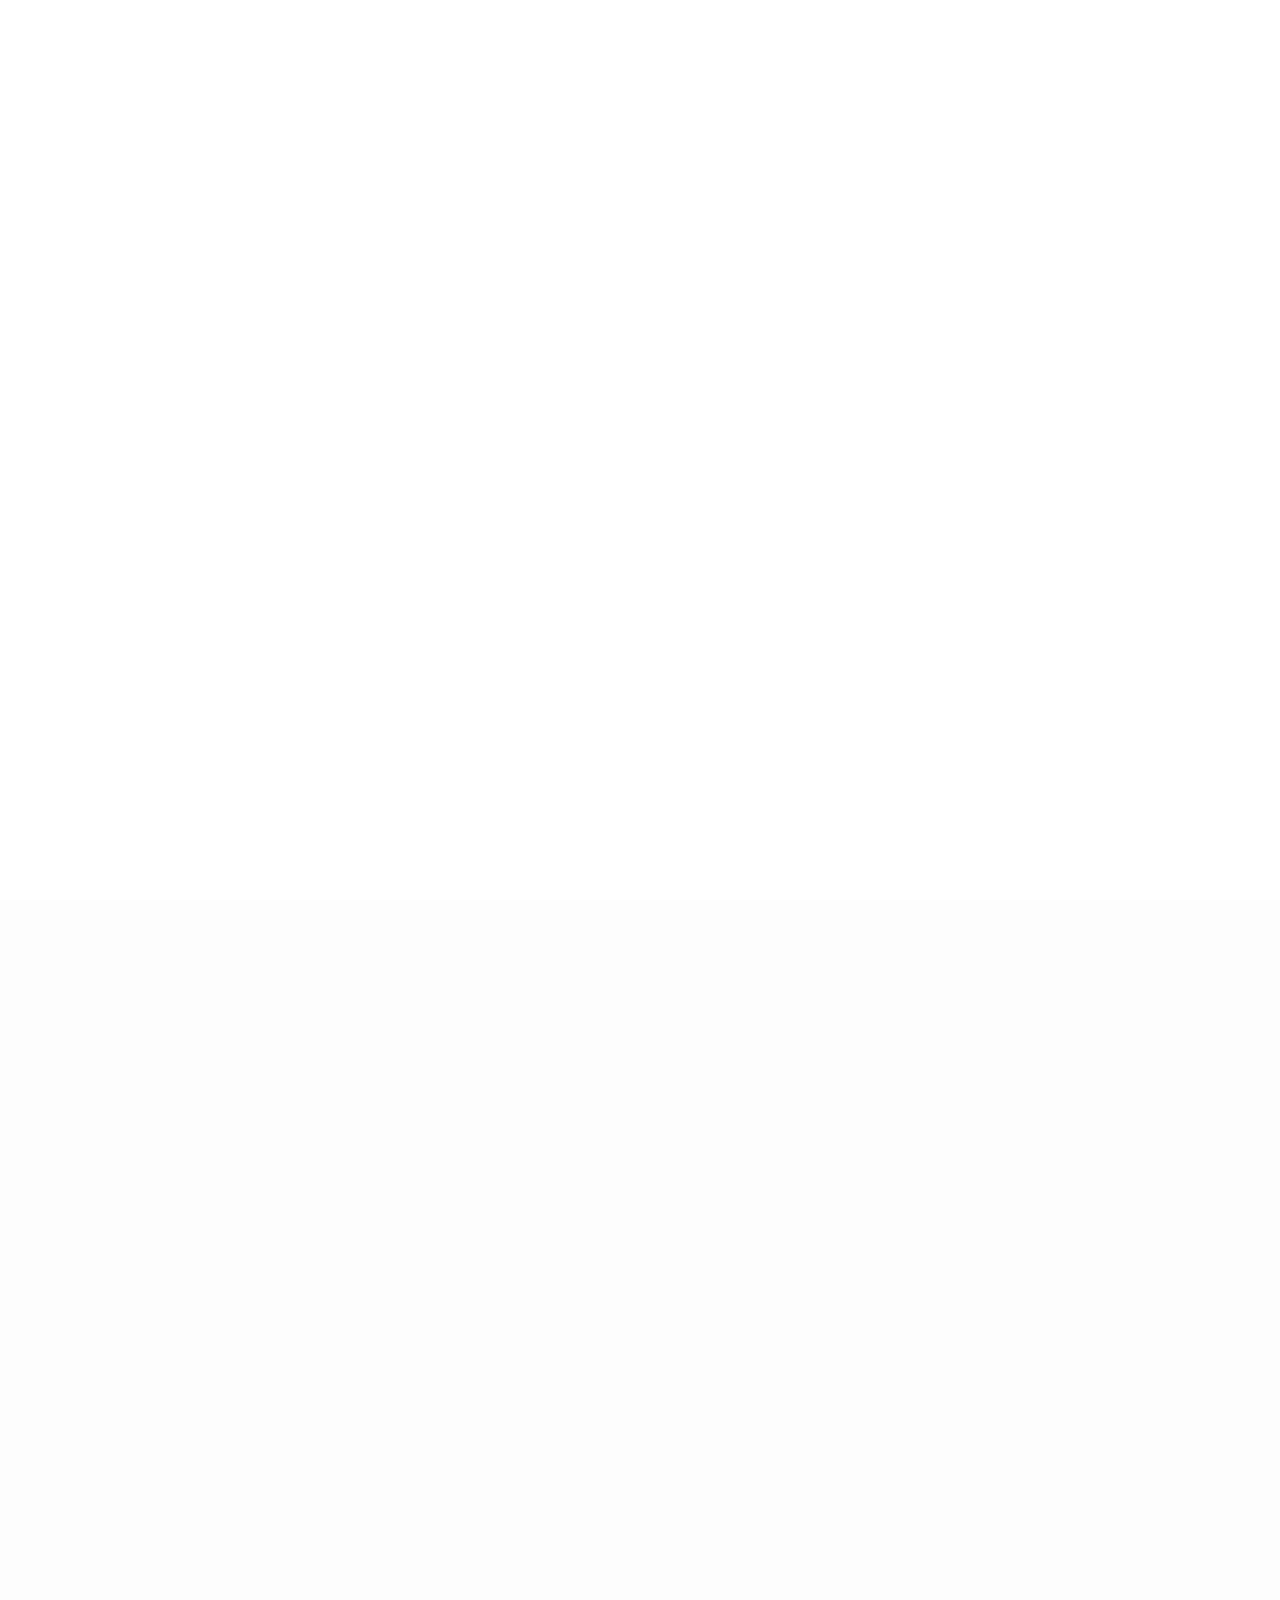
==== index.html @ 4397d701 "finished 1" ====
<!DOCTYPE html>
<html lang="zxx" class="is-animating">

<head>

    <meta charset="UTF-8">
    <meta name="viewport" content="width=device-width, initial-scale=1.0">
    <meta http-equiv="X-UA-Compatible" content="ie=edge">

    <!-- bootstrap grid css -->
    <link rel="stylesheet" href="css/bootstrap-grid.css">
    <!-- font awesome css -->
    <link rel="stylesheet" href="css/font-awesome.min.css">
    <!-- swiper css -->
    <link rel="stylesheet" href="css/swiper.min.css">
    <!-- courtney css -->
    <link rel="stylesheet" href="css/light-mode.css">
    <!-- page name -->
    <title>PL Solutions</title>

</head>

<body>

    <!-- wrapper -->
    <div class="mil-wrapper" id="top">

        <!-- preloader -->
        <div class="mil-preloader-frame">
            <div class="mil-preloader-content" style="transform: scale(.6) translateY(200px); opacity: 0;">
                <div class="mil-preloader">
                    <div class="mil-circ-1"></div>
                    <div class="mil-circ-2"></div>
                    <div class="mil-circ-3"></div>
                    <div class="mil-circ-4"></div>
                </div>
                <div class="mil-upper">Loading</div>
            </div>
        </div>
        <!-- preloader end -->

        <div class="mil-frame">

            <!-- top bar -->
            <div class="mil-top-panel">

                <a href="/" class="mil-logo"><span class="mil-dot">
                        <img src="images/pl-logo.jpeg" alt="logo" width="80px">
                    </span></a>

                <div class="mil-navigation">
                    <nav id="swupMenu" class="mil-menu-transition">
                        <ul>
                            <li class="mil-has-children">
                                <a href="#home">Home</a>
                            </li>

                            <li class="mil-has-children">
                                <a href="#about">About</a>
                            </li>

                            <li class="mil-has-children">
                                <a href="#services">Services</a>
                            </li>
                            <li><a href="#courses">Courses</a></li>
                            <li class="mil-has-children">
                            </li>
                            <li class="mil-has-children">
                                <a href="#contact">Contact</a>
                            </li>
                        </ul>
                    </nav>
                </div>

                <div class="mil-top-panel-btns">
                    <a href="#contact" class="mil-contact-btn">
                        <svg xmlns="http://www.w3.org/2000/svg" viewBox="0 0 24 24" fill="none" stroke="currentColor"
                            stroke-width="2" stroke-linecap="round" stroke-linejoin="round"
                            class="feather feather-mail">
                            <path d="M4 4h16c1.1 0 2 .9 2 2v12c0 1.1-.9 2-2 2H4c-1.1 0-2-.9-2-2V6c0-1.1.9-2 2-2z">
                            </path>
                            <polyline points="22,6 12,13 2,6"></polyline>
                        </svg>
                    </a>

                    <div class="mil-menu-btn">
                        <span></span>
                    </div>
                </div>

            </div>
            <!-- top bar end -->

            <!-- left bar -->
            <div class="mil-left-panel">

                <div class="mil-page-name mil-upper mil-dark">PL Solutions</div>

                <ul class="mil-social-icons">
                    <li><a href="#." target="_blank" class="social-icon"> <i class="fab fa-instagram"></i></a></li>
                    <li><a href="#." target="_blank" class="social-icon"> <i class="fab fa-facebook"></i></a></li>
                    <li><a href="#." target="_blank" class="social-icon"> <i class="fab fa-twitter"></i></a></li>
                    <li><a href="#." target="_blank" class="social-icon"> <i class="fab fa-github"></i></a></li>
                </ul>

            </div>
            <!-- left bar end -->

            <!-- back to top -->
            <div class="mil-back-to-top">
                <a href="#top" class="mil-link mil-btt-icon">
                    <span>Back to top</span>
                    <svg xmlns="http://www.w3.org/2000/svg" width="24" height="24" viewBox="0 0 24 24" fill="none"
                        stroke="currentColor" stroke-width="2" stroke-linecap="round" stroke-linejoin="round"
                        class="feather feather-arrow-right">
                        <line x1="5" y1="12" x2="19" y2="12"></line>
                        <polyline points="12 5 19 12 12 19"></polyline>
                    </svg>
                </a>
            </div>
            <!-- back to top end -->

        </div>

        <!-- content -->
        <div class="mil-content" id="home">

            <div class="mil-scroll-wrapper transition-fade" id="swupMain">
                <div class="mil-container">
                    <!-- banner -->
                    <section class="mil-side-banner mil-center">
                        <div class="mil-banner-top mil-up"></div>
                        <div class="mil-banner-title">
                            <div class="mil-upper mil-dark mil-up mil-mb-30">PL Solutions</div>
                            <h1 class="mil-up mil-mb-30">LEARN<br>LEAD👆<br>LEVEL UP</h1>
                            <p class="mil-upper mil-dark mil-up"><a href="#courses" class="mil-btn mil-sm-btn">
                                    Browse Courses
                                </a></p>
                        </div>
                        <div class="mil-up mil-oval-frame">
                            <div class="mil-circle-text">
                                <svg version="1.1" xmlns="http://www.w3.org/2000/svg"
                                    xmlns:xlink="http://www.w3.org/1999/xlink" x="0px" y="0px" viewBox="0 0 300 300"
                                    enable-background="new 0 0 300 300" xml:space="preserve"
                                    class="mil-ct-svg mil-rotate" data-value="360">
                                    <defs>
                                        <path id="circlePath"
                                            d="M 150, 150 m -60, 0 a 60,60 0 0,1 120,0 a 60,60 0 0,1 -120,0 "></path>
                                    </defs>
                                    <circle cx="150" cy="100" r="75" fill="none"></circle>
                                    <g>
                                        <use xlink:href="#circlePath" fill="none"></use>
                                        <text style="letter-spacing: 6.5px">
                                            <!-- circle text -->
                                            <textPath xlink:href="#circlePath">Scroll down - Scroll down - </textPath>
                                        </text>
                                    </g>
                                </svg>
                                <a href="#about" class="mil-button">
                                    <svg xmlns="http://www.w3.org/2000/svg" width="24" height="24" viewBox="0 0 24 24"
                                        fill="none" stroke="currentColor" stroke-width="2" stroke-linecap="round"
                                        stroke-linejoin="round" class="feather feather-arrow-down">
                                        <line x1="12" y1="5" x2="12" y2="19"></line>
                                        <polyline points="19 12 12 19 5 12"></polyline>
                                    </svg>
                                </a>
                            </div>
                        </div>
                    </section>
                    <!-- banner end -->

                    <!-- about -->
                    <section id="about" class="mil-p-0-90">
                        <div class="mil-oval-frame-2 mil-mb-90">
                            <img src="images/hat-logo.jpeg" alt="IT Courses Platform Logo"
                                style="object-fit: contain; background: #000;">
                        </div>
                        <div class="row justify-content-center">
                            <div class="col-lg-8">
                                <div class="mil-center">
                                    <h2 class="mil-up mil-mb-30">
                                        Welcome to <br> PL Solutions, <br>Empowering Future <br> IT Professionals
                                    </h2>

                                    <div class="mil-quote mil-up mil-mb-30">
                                        <i class="fas fa-quote-left"></i>
                                    </div>

                                    <p class="mil-up mil-mb-30">
                                        PL Solutions is a dedicated platform for high-quality IT training and
                                        professional development.
                                        We provide industry-focused courses designed to equip students and professionals
                                        with practical, job-ready skills in software development, cybersecurity, cloud
                                        computing, networking, and more.
                                        Our mission is to bridge the gap between learning and real-world application
                                        through expert-led instruction and hands-on experience.
                                    </p>

                                    <!-- <img src="images/sign.png" alt="PL Solutions Signature" class="mil-up mil-sign"> -->
                                </div>
                            </div>
                        </div>
                    </section>
                    <!-- about end -->

                    <div class="mil-section-title mil-up" id="services">
                        <div class="mil-divider"></div>
                        <h3>Services</h3>
                    </div>

                    <!-- services -->
                    <section class="mil-p-90-30">
                        <div class="row justify-content-between align-items-center">

                            <div class="col-lg-4">
                                <div class="mil-icon-box mil-center mil-mb-60">
                                    <div class="mil-service-icon mil-up">
                                        <img src="images/1.svg" alt="Software Development Courses" class="mil-mb-30">
                                    </div>
                                    <h5 class="mil-up mil-mb-30">Software Development</h5>
                                    <p class="mil-up mil-mb-30">
                                        Learn modern programming languages, web development, mobile app development, and
                                        real-world coding practices.
                                    </p>
                                    <div class="mil-up">
                                        <a href="#service" class="mil-link mil-icon-link">
                                            <svg xmlns="http://www.w3.org/2000/svg" width="24" height="24"
                                                viewBox="0 0 24 24" fill="none" stroke="currentColor" stroke-width="2"
                                                stroke-linecap="round" stroke-linejoin="round"
                                                class="feather feather-arrow-right">
                                                <line x1="5" y1="12" x2="19" y2="12"></line>
                                                <polyline points="12 5 19 12 12 19"></polyline>
                                            </svg>
                                        </a>
                                    </div>
                                </div>
                            </div>

                            <div class="col-lg-4">
                                <div class="mil-icon-box mil-center mil-mb-60">
                                    <div class="mil-service-icon mil-up">
                                        <img src="images/2.svg" alt="Live Industry Projects" class="mil-mb-30">
                                    </div>
                                    <h5 class="mil-up mil-mb-30">Live Industry Projects</h5>
                                    <p class="mil-up mil-mb-30">
                                        Gain real-world experience by working on live client projects in an agile
                                        development environment guided by industry experts.
                                    </p>
                                    <div class="mil-up">
                                        <a href="#service" class="mil-link mil-icon-link">
                                            <svg xmlns="http://www.w3.org/2000/svg" width="24" height="24"
                                                viewBox="0 0 24 24" fill="none" stroke="currentColor" stroke-width="2"
                                                stroke-linecap="round" stroke-linejoin="round"
                                                class="feather feather-arrow-right">
                                                <line x1="5" y1="12" x2="19" y2="12"></line>
                                                <polyline points="12 5 19 12 12 19"></polyline>
                                            </svg>
                                        </a>
                                    </div>
                                </div>
                            </div>

                            <div class="col-lg-4">
                                <div class="mil-icon-box mil-center mil-mb-60">
                                    <div class="mil-service-icon mil-up">
                                        <img src="images/3.svg" alt="Professional IT Certifications" class="mil-mb-30">
                                    </div>
                                    <h5 class="mil-up mil-mb-30">Professional Certifications</h5>
                                    <p class="mil-up mil-mb-30">
                                        Prepare for globally recognized certifications in cloud computing, DevOps, data
                                        science, and IT support.
                                    </p>
                                    <div class="mil-up">
                                        <a href="#service" class="mil-link mil-icon-link">
                                            <svg xmlns="http://www.w3.org/2000/svg" width="24" height="24"
                                                viewBox="0 0 24 24" fill="none" stroke="currentColor" stroke-width="2"
                                                stroke-linecap="round" stroke-linejoin="round"
                                                class="feather feather-arrow-right">
                                                <line x1="5" y1="12" x2="19" y2="12"></line>
                                                <polyline points="12 5 19 12 12 19"></polyline>
                                            </svg>
                                        </a>
                                    </div>
                                </div>
                            </div>

                        </div>
                    </section>
                    <!-- services end -->

                    <div class="mil-section-title mil-up mil-mb-90" id="courses">
                        <div class="mil-divider"></div>
                        <h3>Professional IT Courses</h3>
                    </div>

                    <!-- about -->
                    <div class="">
                        <div class="row justify-content-center">
                            <div class="col-lg-10">
                                <p class="mil-text-lg mil-dark mil-center mil-up mil-mb-90">
                                    We offer comprehensive IT professional courses designed to prepare students for
                                    real-world industry roles. Our programs combine practical training, live projects,
                                    and career guidance to ensure complete job readiness.
                                </p>
                            </div>
                        </div>
                    </div>
                    <!-- about end -->

                    <div class="mil-section-title mil-up mil-mb-90">
                        <div class="mil-divider"></div>
                        <h3>Courses & Details</h3>
                    </div>

                    <div class="mil-p-0-60">
                        <div class="row justify-content-center">
                            <div class="col-lg-12">

                                <!-- Programming Courses -->
                                <div class="mil-accordion-group mil-up">
                                    <div class="mil-accordion-menu">
                                        <p class="mil-accordion-head">Programming & Web Development</p>
                                        <div class="mil-symbol mil-h3">
                                            <div class="mil-plus">+</div>
                                            <div class="mil-minus">-</div>
                                        </div>
                                    </div>
                                    <div class="mil-accordion-content">

                                        <p class="mil-mb-30">
                                            <strong>Courses Covered:</strong><br>
                                            Java, Python, HTML, CSS, JavaScript, React JS, Django, MySQL
                                        </p>

                                        <p class="mil-mb-30">
                                            <strong>Duration:</strong><br>
                                            3 to 6 Months (Depending on Course Level)
                                        </p>

                                        <p class="mil-mb-30">
                                            <strong>Eligibility:</strong><br>
                                            Basic computer knowledge. Suitable for students, graduates,
                                            and working professionals.
                                        </p>

                                    </div>
                                </div>

                                <!-- Full Stack & MERN -->
                                <div class="mil-accordion-group mil-up">
                                    <div class="mil-accordion-menu">
                                        <p class="mil-accordion-head">Full Stack Development (MERN Stack)</p>
                                        <div class="mil-symbol mil-h3">
                                            <div class="mil-plus">+</div>
                                            <div class="mil-minus">-</div>
                                        </div>
                                    </div>
                                    <div class="mil-accordion-content">

                                        <p class="mil-mb-30">
                                            <strong>Technologies Covered:</strong><br>
                                            MongoDB, Express JS, React JS, Node JS, REST APIs, Git
                                        </p>

                                        <p class="mil-mb-30">
                                            <strong>Duration:</strong><br>
                                            4 to 6 Months (Including Live Project)
                                        </p>

                                        <p class="mil-mb-30">
                                            <strong>Eligibility:</strong><br>
                                            Basic knowledge of HTML, CSS, and JavaScript recommended.
                                        </p>

                                    </div>
                                </div>

                                <!-- Cloud & DevOps -->
                                <div class="mil-accordion-group mil-up">
                                    <div class="mil-accordion-menu">
                                        <p class="mil-accordion-head">Cloud Computing & DevOps</p>
                                        <div class="mil-symbol mil-h3">
                                            <div class="mil-plus">+</div>
                                            <div class="mil-minus">-</div>
                                        </div>
                                    </div>
                                    <div class="mil-accordion-content">

                                        <p class="mil-mb-30">
                                            <strong>Platforms Covered:</strong><br>
                                            AWS, Docker, Kubernetes, CI/CD, Linux, GitHub Actions
                                        </p>

                                        <p class="mil-mb-30">
                                            <strong>Duration:</strong><br>
                                            3 to 5 Months
                                        </p>

                                        <p class="mil-mb-30">
                                            <strong>Eligibility:</strong><br>
                                            Basic understanding of networking or programming is beneficial.
                                        </p>

                                    </div>
                                </div>

                                <!-- Database & Backend -->
                                <div class="mil-accordion-group mil-up">
                                    <div class="mil-accordion-menu">
                                        <p class="mil-accordion-head">Database & Backend Development</p>
                                        <div class="mil-symbol mil-h3">
                                            <div class="mil-plus">+</div>
                                            <div class="mil-minus">-</div>
                                        </div>
                                    </div>
                                    <div class="mil-accordion-content">

                                        <p class="mil-mb-30">
                                            <strong>Technologies Covered:</strong><br>
                                            MySQL, PostgreSQL, MongoDB, Django Backend, REST API Development
                                        </p>

                                        <p class="mil-mb-30">
                                            <strong>Duration:</strong><br>
                                            2 to 4 Months
                                        </p>

                                        <p class="mil-mb-30">
                                            <strong>Eligibility:</strong><br>
                                            Open to graduates, diploma students, and career switchers.
                                        </p>

                                    </div>
                                </div>

                            </div>
                        </div>
                    </div>

                    <div class="mil-p-0-90">
                        <div class="row justify-content-center">
                            <div class="col-lg-8">
                                <div class="mil-center">

                                    <div class="mil-up">
                                        <a href="#entroll-form" class="mil-btn mil-sm-btn">
                                            Enroll Now
                                        </a>
                                    </div>
                                </div>
                            </div>
                        </div>
                    </div>


                    <div class="mil-section-title mil-up">
                        <div class="mil-divider"></div>
                        <h3>Why Choose Us</h3>
                    </div>

                    <!-- highlights -->
                    <section class="mil-p-90-90">

                        <div class="row justify-content-center mil-reviews-slider-frame">
                            <div class="col-lg-8">

                                <div class="swiper-container mil-reviews-slider mil-mb-30">
                                    <div class="swiper-wrapper">

                                        <!-- Slide 1 -->
                                        <div class="swiper-slide">
                                            <div class="mil-review mil-center" data-swiper-parallax-opacity="0"
                                                data-swiper-parallax="-90" data-swiper-parallax-scale=".8">

                                                <div class="mil-review-top">
                                                    <!-- <img src="images/1.jpg" alt="Expert Trainers"
                                                        class="mil-avatar mil-up"> -->
                                                    <div class="mil-name">
                                                        <h4 class="mil-up mil-mb-5">Experienced Trainers</h4>
                                                        <p class="mil-upper mil-up">Industry Professionals</p>
                                                    </div>
                                                </div>

                                                <p class="mil-up">
                                                    Our courses are delivered by experienced IT professionals who bring
                                                    real-world
                                                    industry expertise into the classroom, ensuring practical and
                                                    relevant learning.
                                                </p>
                                            </div>
                                        </div>

                                        <!-- Slide 2 -->
                                        <div class="swiper-slide">
                                            <div class="mil-review mil-center" data-swiper-parallax-opacity="0"
                                                data-swiper-parallax="-90" data-swiper-parallax-scale=".8">

                                                <div class="mil-review-top">
                                                    <!-- <img src="images/2.jpg" alt="Live Projects"
                                                        class="mil-avatar mil-up"> -->
                                                    <div class="mil-name">
                                                        <h4 class="mil-up mil-mb-5">Live Project Training</h4>
                                                        <p class="mil-upper mil-up">Agile Environment</p>
                                                    </div>
                                                </div>

                                                <p class="mil-up">
                                                    Students gain hands-on experience by working on live client projects
                                                    in an agile
                                                    development environment to build job-ready skills.
                                                </p>
                                            </div>
                                        </div>

                                        <!-- Slide 3 -->
                                        <div class="swiper-slide">
                                            <div class="mil-review mil-center" data-swiper-parallax-opacity="0"
                                                data-swiper-parallax="-90" data-swiper-parallax-scale=".8">

                                                <div class="mil-review-top">
                                                    <!-- <img src="images/3.jpg" alt="Placement Support"
                                                        class="mil-avatar mil-up"> -->
                                                    <div class="mil-name">
                                                        <h4 class="mil-up mil-mb-5">Career & Placement Support</h4>
                                                        <p class="mil-upper mil-up">Job Assistance</p>
                                                    </div>
                                                </div>

                                                <p class="mil-up">
                                                    We provide resume building, mock interviews, and placement
                                                    assistance to help
                                                    students confidently step into the IT industry.
                                                </p>
                                            </div>
                                        </div>

                                    </div>
                                </div>
                            </div>

                            <!-- Slider Navigation -->
                            <div class="mil-slider-nav mil-up">
                                <div class="mil-reviews-prev">
                                    <svg xmlns="http://www.w3.org/2000/svg" width="24" height="24" viewBox="0 0 24 24"
                                        fill="none" stroke="currentColor" stroke-width="2" stroke-linecap="round"
                                        stroke-linejoin="round" class="feather feather-arrow-right">
                                        <line x1="5" y1="12" x2="19" y2="12"></line>
                                        <polyline points="12 5 19 12 12 19"></polyline>
                                    </svg>
                                </div>
                                <div class="mil-reviews-next">
                                    <svg xmlns="http://www.w3.org/2000/svg" width="24" height="24" viewBox="0 0 24 24"
                                        fill="none" stroke="currentColor" stroke-width="2" stroke-linecap="round"
                                        stroke-linejoin="round" class="feather feather-arrow-right">
                                        <line x1="5" y1="12" x2="19" y2="12"></line>
                                        <polyline points="12 5 19 12 12 19"></polyline>
                                    </svg>
                                </div>
                            </div>

                            <div class="swiper-reviews-pagination mil-up"></div>

                        </div>

                    </section>
                    <!-- highlights end -->


                    <div class="mil-divider mil-up mil-mb-90"></div>

                    <!-- call to action -->
                    <div class="mil-p-0-90">
                        <div class="row justify-content-center">
                            <div class="col-lg-8">
                                <div class="mil-center">
                                    <h2 class="mil-up mil-mb-20">
                                        Admissions Open for Upcoming IT Batches
                                    </h2>

                                    <p class="mil-up mil-mb-30">
                                        Join industry-ready training programs with live projects,
                                        expert mentors, and placement assistance.
                                    </p>

                                    <div class="mil-up">
                                        <a href="#entroll-form" class="mil-btn mil-sm-btn">
                                            Enroll Now
                                        </a>
                                    </div>
                                </div>
                            </div>
                        </div>
                    </div>
                    <!-- call to action end -->

                    <div class="mil-section-title mil-up mil-mb-30" id="contact">
                        <div class="mil-divider"></div>
                        <h3>Contact</h3>
                    </div>

                    <!-- info -->
                    <div>
                        <ul class="mil-puplication-details mil-up mil-mb-90">
                            <li><span class="mil-upper mil-accent">Call: </span><span
                                    class="mil-upper mil-dark">6383651863</span></li>
                            <li><span class="mil-upper mil-accent">Write: </span><span
                                    class="mil-upper mil-dark">plsolutions@gmail.com</span></li>
                        </ul>
                    </div>

                    <!-- map -->
                    <div class="mil-map mil-mb-90">
                        <iframe
                            src="https://www.google.com/maps/embed?pb=!1m14!1m8!1m3!1d1396.5769090312324!2d-73.6519672!3d45.5673453!3m2!1i1024!2i768!4f13.1!3m3!1m2!1s0x4cc91f8abc30e0ff%3A0xfc6d9cbb49022e9c!2sManoir%20Saint-Joseph!5e0!3m2!1sen!2sua!4v1685485811069!5m2!1sen!2sua"
                            style="border:0;" allowfullscreen="" loading="lazy"
                            referrerpolicy="no-referrer-when-downgrade"></iframe>
                    </div>
                    <!-- map end -->
                    <div class="mil-section-title mil-up">
                        <div class="mil-divider"></div>
                        <h3>Course Enrollment Form</h3>
                    </div>

                    <!-- enroll form -->
                    <div id="enroll-form" class="mil-p-90-60">
                        <form class="row align-items-center">

                            <div class="col-lg-6 mil-up">
                                <input type="text" name="fullname" placeholder="Full Name" required>
                            </div>

                            <div class="col-lg-6 mil-up">
                                <input type="email" name="email" placeholder="Email Address" required>
                            </div>

                            <div class="col-lg-6 mil-up">
                                <input type="tel" name="phone" placeholder="Phone Number" required>
                            </div>

                            <div class="col-lg-6 mil-up">
                                <input type="text" name="qualification" placeholder="Highest Qualification">
                            </div>

                            <div class="col-lg-6 mil-up">
                                <input type="text" name="course" placeholder="Preffered Courses">
                            </div>

                            <!-- <div class="col-lg-12 mil-up">
                                <select name="course" required>
                                    <option value="">Select Course</option>
                                    <option>Java Programming</option>
                                    <option>Python Programming</option>
                                    <option>Full Stack Development (MERN)</option>
                                    <option>HTML, CSS & JavaScript</option>
                                    <option>React JS</option>
                                    <option>Django Development</option>
                                    <option>MySQL & Database</option>
                                    <option>AWS Cloud Computing</option>
                                    <option>DevOps Training</option>
                                </select>
                            </div> -->

                            <div class="col-lg-12 mil-up">
                                <textarea name="message" placeholder="Additional Message (Optional)"></textarea>
                            </div>

                            <div class="col-lg-8">
                                <p class="mil-up mil-mb-30">
                                    <span class="mil-accent">*</span> Your information is secure and will not be shared
                                    with third parties.
                                </p>
                            </div>

                            <div class="col-lg-4">
                                <div class="mil-adaptive-right mil-up mil-mb-30">
                                    <button type="submit" class="mil-btn mil-sm-btn">
                                        <span>Submit Enrollment</span>
                                    </button>
                                </div>
                            </div>

                        </form>
                    </div>
                    <!-- enroll form end -->
                    <!-- contact end -->


                    <!-- footer -->
                    <footer class="mil-fw">
                        <p class="mil-light-soft">© 2026. PL Solutions. All rights reserved.</p>
                    </footer>
                    <!-- footer end -->

                </div>

            </div>

            <div class="mil-right-banner" id="scene">
                <!-- scrollbar -->
                <div class="mil-progress-track">
                    <div class="mil-progress"></div>
                </div>
                <!-- scrollbar end -->
                <div class="mil-banner-wrapper" data-depth="1">
                    <div id="swupBg" class="mil-banner-frame">
                        <img src="images/bg-1.jpg" alt="background" class="mil-banner-bg mil-blur">
                    </div>
                </div>
                <div class="mil-banner-wrapper" data-depth="0.2">
                    <div id="swupPerson" class="mil-banner-frame">
                        <img src="images/2.png" alt="person" class="mil-banner-person">
                    </div>
                </div>
                <div class="mil-flying-skills" data-depth="0.1">
                    <div id="swupSkills" class="mil-skills-frame">
                        <div class="mil-item" style="top: 30%; left: 10%">
                            <img src="images/1_1.jpg" alt="logo">
                        </div>
                        <div class="mil-item" style="bottom: 15%; left: 20%">
                            <img src="images/2_1.jpg" alt="logo">
                        </div>
                        <div class="mil-item" style="bottom: 45%; right: 15%">
                            <img src="images/3_1.jpg" alt="logo">
                        </div>
                        <div class="mil-el mil-addition-el-1">+</div>
                        <div class="mil-el mil-addition-el-2">+</div>
                        <div class="mil-el mil-addition-el-3"></div>
                        <div class="mil-el mil-addition-el-4"></div>
                    </div>
                </div>
            </div>

        </div>
        <!-- content -->
    </div>
    <!-- wrapper end -->

    <!-- jQuery js -->
    <script src="js/jquery.min.js"></script>
    <!-- swup js -->
    <script src="js/swup.min.js"></script>
    <!-- swup body class plugin js -->
    <script src="js/SwupBodyClassPlugin.min.js"></script>
    <!-- swiper js -->
    <script src="js/swiper.min.js"></script>
    <!-- gsap js -->
    <script src="js/gsap.min.js"></script>
    <!-- scroll smoother -->
    <script src="js/smooth-scroll.js"></script>
    <!-- scroll trigger js -->
    <script src="js/ScrollTrigger.min.js"></script>
    <!-- parallax js -->
    <script src="js/parallax.js"></script>
    <!-- courtney js -->
    <script src="js/main.js"></script>




</body>

</html>
---- css/light-mode.css ----
@charset "UTF-8";
/* -------------------------------------------

Name: 		Courtney (light mode)
Version:    1.0
Developer:	Nazar Miller (millerDigitalDesign)
Portfolio:  https://themeforest.net/user/millerdigitaldesign/portfolio?ref=MillerDigitalDesign

p.s. I am available for Freelance hire (UI design, web development). email: miller.themes@gmail.com

------------------------------------------- */
/*--------------------------------------------

1. common
    - main
    - typography
    - button
    - link 
    - divider
    - section title
    - spaces
2. components
    - preloader
    - scrollbar
    - frame
    - right banner
    - content banner
    - about
    - circle text
    - skills
    - iconbox
    - blog
    - reviews
    - puplication details
    - subscribe form
    - breadcrumbs
    - pagination
    - story timeline
    - categories
    - portfolio item
    - carousel navigation
    - contact form
    - prices
    - accordion
    - footer
    - page transitions

--------------------------------------------*/
@import url("https://fonts.googleapis.com/css2?family=Outfit:wght@100;200;300;400;500;600;700;800;900&display=swap");
@import url(all.min.css);
/* -------------------------------------------

main

------------------------------------------- */
*,
*:before,
*:after {
  -webkit-box-sizing: border-box;
          box-sizing: border-box;
  padding: 0;
  margin: 0;
}

html,
body {
  padding: 0;
  margin: 0;
  font-family: "Outfit", sans-serif;
  font-size: 15px;
  font-weight: 400;
  color: rgba(32, 33, 36, 0.5);
  line-height: 170%;
  -ms-scroll-chaining: none;
      overscroll-behavior: none;
  background-color: rgb(253, 253, 253);
}
@media screen and (max-width: 768px) {
  html,
body {
    font-size: 14px;
  }
}

.mil-wrapper {
  min-height: 100vh;
  position: relative;
  overflow: hidden;
  width: 100%;
  height: auto;
}

/* -------------------------------------------

typography

------------------------------------------- */
h1,
.mil-h1,
h2,
.mil-h12,
h3,
.mil-h3,
h4,
.mil-h4,
h5,
.mil-h5,
h6,
.mil-h6 {
  font-family: "Outfit", sans-serif;
  color: rgb(32, 33, 36);
  font-weight: 600;
  line-height: 120%;
}

h1,
.mil-h1 {
  font-size: 92px;
  line-height: 100%;
}
h1.mil-h1-sm,
.mil-h1.mil-h1-sm {
  font-size: 60px;
}
@media screen and (max-width: 768px) {
  h1.mil-h1-sm,
.mil-h1.mil-h1-sm {
    font-size: 38px;
  }
}
h1.mil-h1-md,
.mil-h1.mil-h1-md {
  font-size: 70px;
}
@media screen and (max-width: 768px) {
  h1.mil-h1-md,
.mil-h1.mil-h1-md {
    font-size: 38px;
  }
}
@media screen and (max-width: 768px) {
  h1,
.mil-h1 {
    font-size: 60px;
  }
}

h2,
.mil-h2 {
  font-size: 38px;
}
@media screen and (max-width: 768px) {
  h2,
.mil-h2 {
    font-size: 26px;
  }
}

h3,
.mil-h3 {
  font-size: 24px;
}
@media screen and (max-width: 768px) {
  h3,
.mil-h3 {
    font-size: 22px;
  }
}

h4,
.mil-h4 {
  font-size: 18px;
}

h5,
.mil-h5 {
  font-size: 16px;
}

h6,
.mil-h6 {
  font-size: 14px;
}

.mil-404 {
  font-size: 182px;
}
@media screen and (max-width: 768px) {
  .mil-404 {
    font-size: 122px;
  }
}

blockquote {
  padding: 60px;
  background-color: rgba(32, 33, 36, 0.05);
  font-size: 17px;
  color: rgb(32, 33, 36);
  font-style: italic;
  border-left: solid 4px rgb(76, 175, 80);
}
@media screen and (max-width: 768px) {
  blockquote {
    padding: 30px;
    font-size: 15px;
  }
}

.mil-text-sm {
  font-size: 14px;
}

.mil-text-lg {
  font-size: 17px;
  line-height: 200%;
}

.mil-text-xl {
  font-size: 19px;
  line-height: 200%;
}

.mil-shortened {
  width: 80%;
}

.mil-bold {
  font-weight: 600;
}

.mil-thin {
  font-weight: 500;
}

a {
  color: inherit;
  text-decoration: none;
}

.mil-accent {
  color: rgb(76, 175, 80);
}

.mil-light {
  color: rgb(255, 255, 255) !important;
}
.mil-light a {
  color: rgb(255, 255, 255) !important;
}

.mil-dark {
  color: rgb(32, 33, 36);
}

.mil-light-soft {
  color: rgba(255, 255, 255, 0.5);
}
.mil-light-soft a {
  color: rgba(255, 255, 255, 0.5) !important;
}

.mil-dark-soft {
  color: rgba(32, 33, 36, 0.5);
}

.mil-marker {
  background-color: rgb(76, 175, 80);
  padding: 0 5px;
}

.mil-center {
  text-align: center;
}

.mil-left {
  text-align: left;
}

.mil-right {
  text-align: right;
}

.mil-upper {
  text-transform: uppercase;
  font-size: 12px;
  font-weight: 600;
  letter-spacing: 2px;
}

/* -------------------------------------------

button

------------------------------------------- */
.mil-btn {
  white-space: nowrap;
  background-color: rgb(76, 175, 80);
  display: -webkit-inline-box;
  display: -ms-inline-flexbox;
  display: inline-flex;
  -webkit-box-pack: center;
      -ms-flex-pack: center;
          justify-content: center;
  -webkit-box-align: center;
      -ms-flex-align: center;
          align-items: center;
  height: 90px;
  padding: 0 60px;
  text-transform: uppercase;
  font-size: 12px;
  border: none;
  font-weight: 600;
  letter-spacing: 2px;
  color: rgb(255, 255, 255);
  -webkit-transition: 0.2s cubic-bezier(0, 0, 0.3642, 1);
  transition: 0.2s cubic-bezier(0, 0, 0.3642, 1);
}
.mil-btn.mil-sm-btn {
  height: 70px;
  padding: 0 50px;
}
.mil-btn:hover {
  -webkit-filter: brightness(110%);
          filter: brightness(110%);
  -webkit-transform: scale(1.03);
          transform: scale(1.03);
}

/* -------------------------------------------

link

------------------------------------------- */
.mil-link {
  display: -webkit-inline-box;
  display: -ms-inline-flexbox;
  display: inline-flex;
  -webkit-box-align: center;
      -ms-flex-align: center;
          align-items: center;
  color: rgb(32, 33, 36) !important;
  text-transform: uppercase;
  font-size: 12px;
  font-weight: 600;
  letter-spacing: 2px;
}
.mil-link svg {
  border-radius: 50%;
  margin-left: 15px;
  width: 40px;
  height: 40px;
  background-color: rgb(76, 175, 80);
  padding: 11px;
  color: rgb(255, 255, 255);
  -webkit-transition: 0.2s cubic-bezier(0, 0, 0.3642, 1);
  transition: 0.2s cubic-bezier(0, 0, 0.3642, 1);
}
.mil-link:hover svg {
  -webkit-filter: brightness(110%);
          filter: brightness(110%);
  -webkit-transform: translateX(4px);
          transform: translateX(4px);
}
.mil-link.mil-icon-link svg {
  margin: 0;
}
.mil-link.mil-icon-link:hover svg {
  -webkit-transform: scale(1.1);
          transform: scale(1.1);
}
.mil-link.mil-icon-link.mil-sm-link svg {
  padding: 5px;
  width: 25px;
  height: 25px;
}
.mil-link.mil-dark-icon svg {
  background-color: rgb(32, 33, 36);
}

/* -------------------------------------------

divider

------------------------------------------- */
.mil-divider {
  position: relative;
  width: 100%;
  height: 1px;
  background-color: rgb(233, 233, 233);
}
.mil-divider:before {
  content: "";
  position: absolute;
  bottom: -3px;
  left: 0;
  width: 7px;
  height: 7px;
  background-color: rgb(76, 175, 80);
  border-radius: 50%;
}
.mil-divider:after {
  content: "";
  position: absolute;
  bottom: -3px;
  right: 0;
  width: 7px;
  height: 7px;
  background-color: rgb(76, 175, 80);
  border-radius: 50%;
}

/* -------------------------------------------

section title

------------------------------------------- */
.mil-section-title {
  position: relative;
  height: 30px;
  display: -webkit-box;
  display: -ms-flexbox;
  display: flex;
  -webkit-box-align: center;
      -ms-flex-align: center;
          align-items: center;
}
.mil-section-title h3 {
  white-space: nowrap;
  display: block;
  padding: 0 30px;
  margin-left: 50%;
  -webkit-transform: translateX(-50%);
          transform: translateX(-50%);
  text-align: center;
  position: absolute;
  top: 1px;
  background-color: rgb(253, 253, 253);
}
.mil-section-title.mil-left h3 {
  white-space: nowrap;
  text-align: left;
  -webkit-transform: translateX(0);
          transform: translateX(0);
  margin-left: 0;
  padding: 0;
  padding-right: 30px;
}

/* -------------------------------------------

spaces

------------------------------------------- */
.mil-mb-5 {
  margin-bottom: 5px !important;
}

.mil-mb-15 {
  margin-bottom: 15px !important;
}

.mil-mb-30 {
  margin-bottom: 30px !important;
}

.mil-mb-60 {
  margin-bottom: 60px !important;
}

.mil-mb-90 {
  margin-bottom: 90px !important;
}

.mil-p-90-90 {
  padding-top: 90px;
  padding-bottom: 90px;
}

.mil-p-0-90 {
  padding-bottom: 90px;
}

.mil-p-90-0 {
  padding-top: 90px;
}

.mil-p-90-60 {
  padding-top: 90px;
  padding-bottom: 60px;
}

.mil-p-0-60 {
  padding-bottom: 60px;
}

.mil-p-90-30 {
  padding-top: 90px;
  padding-bottom: 30px;
}

.mil-p-0-30 {
  padding-bottom: 30px;
}

.mil-adaptive-right {
  display: -webkit-box;
  display: -ms-flexbox;
  display: flex;
  -webkit-box-pack: end;
      -ms-flex-pack: end;
          justify-content: flex-end;
}
@media screen and (max-width: 992px) {
  .mil-adaptive-right {
    -webkit-box-pack: start;
        -ms-flex-pack: start;
            justify-content: flex-start;
  }
}

/* -------------------------------------------

preloader

------------------------------------------- */
.mil-preloader-frame {
  position: fixed;
  z-index: 999999999;
  top: 0;
  left: 0;
  right: 0;
  bottom: 0;
  height: 100vh;
  width: 100vw;
  background-color: rgb(255, 255, 255);
  display: -webkit-box;
  display: -ms-flexbox;
  display: flex;
  -webkit-box-pack: center;
      -ms-flex-pack: center;
          justify-content: center;
  -webkit-box-align: center;
      -ms-flex-align: center;
          align-items: center;
  -webkit-box-orient: vertical;
  -webkit-box-direction: normal;
      -ms-flex-direction: column;
          flex-direction: column;
  color: rgb(32, 33, 36);
}
.mil-preloader-frame .mil-preloader-content {
  position: relative;
  display: -webkit-box;
  display: -ms-flexbox;
  display: flex;
  text-align: center;
  -webkit-box-pack: center;
      -ms-flex-pack: center;
          justify-content: center;
  -webkit-box-align: center;
      -ms-flex-align: center;
          align-items: center;
  -webkit-box-orient: vertical;
  -webkit-box-direction: normal;
      -ms-flex-direction: column;
          flex-direction: column;
}
.mil-preloader-frame .mil-preloader-content:before {
  content: "";
  width: 1px;
  height: 50vh;
  background-color: rgb(233, 233, 233);
  position: absolute;
  bottom: calc(100% + 60px);
  left: calc(50% - 4px);
}
.mil-preloader-frame .mil-preloader-content .mil-preloader {
  display: -webkit-box;
  display: -ms-flexbox;
  display: flex;
  -webkit-box-pack: justify;
      -ms-flex-pack: justify;
          justify-content: space-between;
  width: 60px;
  height: 30px;
}
.mil-preloader-frame .mil-preloader-content .mil-preloader div {
  background-color: rgb(76, 175, 80);
  height: 7px;
  width: 7px;
  border-radius: 50%;
  display: inline-block;
  -webkit-animation: stretchdelay 1.1s infinite ease-in-out;
          animation: stretchdelay 1.1s infinite ease-in-out;
}
.mil-preloader-frame .mil-preloader-content .mil-preloader div.mil-circ-2 {
  -webkit-animation-delay: -0.9s;
          animation-delay: -0.9s;
}
.mil-preloader-frame .mil-preloader-content .mil-preloader div.mil-circ-3 {
  -webkit-animation-delay: -0.7s;
          animation-delay: -0.7s;
}
.mil-preloader-frame .mil-preloader-content .mil-preloader div.mil-circ-4 {
  -webkit-animation-delay: -0.4s;
          animation-delay: -0.4s;
}
.mil-preloader-frame .mil-preloader-content .mil-preloader div.mil-circ-5 {
  -webkit-animation-delay: -0.2s;
          animation-delay: -0.2s;
}

@-webkit-keyframes stretchdelay {
  0%, 40%, 100% {
    -webkit-transform: translateY(-10px);
            transform: translateY(-10px);
  }
  20% {
    -webkit-transform: translateY(-20px);
            transform: translateY(-20px);
  }
}

@keyframes stretchdelay {
  0%, 40%, 100% {
    -webkit-transform: translateY(-10px);
            transform: translateY(-10px);
  }
  20% {
    -webkit-transform: translateY(-20px);
            transform: translateY(-20px);
  }
}
/* -------------------------------------------

scrollbar

------------------------------------------- */
.mil-progress-track {
  position: absolute;
  z-index: 99;
  width: 4px;
  height: calc(100vh - 90px);
}
.mil-progress-track .mil-progress {
  width: 100%;
  height: 0;
  background-color: rgb(76, 175, 80);
  -webkit-transition: 0.2s linear;
  transition: 0.2s linear;
}
@media screen and (max-width: 992px) {
  .mil-progress-track {
    display: none;
  }
}

::-webkit-scrollbar {
  display: none;
}

/* -------------------------------------------

frame

------------------------------------------- */
.mil-frame {
  position: fixed;
  z-index: 999;
  width: 100%;
  pointer-events: none;
}

.mil-top-panel {
  height: 90px;
  display: -webkit-box;
  display: -ms-flexbox;
  display: flex;
  -webkit-box-align: center;
      -ms-flex-align: center;
          align-items: center;
  -webkit-box-pack: justify;
      -ms-flex-pack: justify;
          justify-content: space-between;
  background-color: rgb(255, 255, 255);
  border-bottom: solid 1px rgb(233, 233, 233);
  pointer-events: all;
}
.mil-top-panel .mil-logo {
  background-color: rgb(32, 33, 36);
  width: 90px;
  height: 90px;
  display: -webkit-box;
  display: -ms-flexbox;
  display: flex;
  -webkit-box-pack: center;
      -ms-flex-pack: center;
          justify-content: center;
  -webkit-box-align: center;
      -ms-flex-align: center;
          align-items: center;
  color: rgb(255, 255, 255);
  font-size: 40px;
  font-weight: 600;
  -webkit-transition: 0.4s cubic-bezier(0, 0, 0.3642, 1);
  transition: 0.4s cubic-bezier(0, 0, 0.3642, 1);
}
.mil-top-panel .mil-logo span {
  -webkit-transition: 0.4s cubic-bezier(0, 0, 0.3642, 1);
  transition: 0.4s cubic-bezier(0, 0, 0.3642, 1);
  display: block;
  position: relative;
  display: -webkit-box;
  display: -ms-flexbox;
  display: flex;
  -webkit-box-pack: center;
      -ms-flex-pack: center;
          justify-content: center;
  -webkit-box-align: center;
      -ms-flex-align: center;
          align-items: center;
}
.mil-top-panel .mil-logo span.mil-dot:after {
  content: "";
  position: absolute;
  left: 12px;
  -webkit-transform: translateY(0.5px);
          transform: translateY(0.5px);
  width: 7px;
  height: 7px;
  border-radius: 50%;
  background-color: rgb(76, 175, 80);
}
.mil-top-panel .mil-logo:hover {
  -webkit-filter: brightness(110%);
          filter: brightness(110%);
}
.mil-top-panel .mil-logo:hover span {
  -webkit-transform: scale(1.15);
          transform: scale(1.15);
}
.mil-top-panel .mil-top-panel-btns {
  display: -webkit-box;
  display: -ms-flexbox;
  display: flex;
  -webkit-box-align: center;
      -ms-flex-align: center;
          align-items: center;
}
.mil-top-panel .mil-top-panel-btns .mil-contact-btn {
  background-color: rgb(32, 33, 36);
  width: 90px;
  height: 90px;
  display: -webkit-box;
  display: -ms-flexbox;
  display: flex;
  -webkit-box-pack: center;
      -ms-flex-pack: center;
          justify-content: center;
  -webkit-box-align: center;
      -ms-flex-align: center;
          align-items: center;
  -webkit-transition: 0.4s cubic-bezier(0, 0, 0.3642, 1);
  transition: 0.4s cubic-bezier(0, 0, 0.3642, 1);
}
.mil-top-panel .mil-top-panel-btns .mil-contact-btn svg {
  width: 25px;
  -webkit-transition: 0.4s cubic-bezier(0, 0, 0.3642, 1);
  transition: 0.4s cubic-bezier(0, 0, 0.3642, 1);
}
.mil-top-panel .mil-top-panel-btns .mil-contact-btn svg path, .mil-top-panel .mil-top-panel-btns .mil-contact-btn svg polyline {
  stroke: rgb(255, 255, 255);
}
.mil-top-panel .mil-top-panel-btns .mil-contact-btn:hover {
  -webkit-filter: brightness(110%);
          filter: brightness(110%);
}
.mil-top-panel .mil-top-panel-btns .mil-contact-btn:hover svg {
  -webkit-transform: scale(1.15);
          transform: scale(1.15);
}
@media screen and (max-width: 1200px) {
  .mil-top-panel .mil-top-panel-btns {
    padding-right: 30px;
  }
  .mil-top-panel .mil-top-panel-btns .mil-contact-btn {
    background-color: transparent;
    width: auto;
    margin-right: 20px;
  }
  .mil-top-panel .mil-top-panel-btns .mil-contact-btn svg path, .mil-top-panel .mil-top-panel-btns .mil-contact-btn svg polyline {
    stroke: rgb(32, 33, 36);
  }
}

.mil-left-panel {
  display: -webkit-box;
  display: -ms-flexbox;
  display: flex;
  -webkit-box-orient: vertical;
  -webkit-box-direction: normal;
      -ms-flex-direction: column;
          flex-direction: column;
  -webkit-box-pack: justify;
      -ms-flex-pack: justify;
          justify-content: space-between;
  -webkit-box-align: center;
      -ms-flex-align: center;
          align-items: center;
  padding: 90px 0;
  width: 90px;
  height: calc(100vh - 90px);
  background-color: rgb(255, 255, 255);
  border-right: solid 1px rgb(233, 233, 233);
  pointer-events: all;
}
@media screen and (max-width: 1200px) {
  .mil-left-panel {
    display: none;
  }
}
.mil-left-panel .mil-page-name {
  width: 300px;
  -webkit-transform: rotate(-90deg) translateX(-140px);
          transform: rotate(-90deg) translateX(-140px);
  text-align: right;
  color: rgb(32, 33, 36);
}
.mil-left-panel .mil-social-icons {
  display: -webkit-box;
  display: -ms-flexbox;
  display: flex;
  -webkit-box-orient: vertical;
  -webkit-box-direction: normal;
      -ms-flex-direction: column;
          flex-direction: column;
}
.mil-left-panel .mil-social-icons li {
  list-style-type: none;
  margin-bottom: 10px;
}
.mil-left-panel .mil-social-icons li:last-child {
  margin-bottom: 0;
}
.mil-left-panel .mil-social-icons li a {
  font-size: 16åpx;
  color: rgb(32, 33, 36);
  -webkit-transition: 0.2s cubic-bezier(0, 0, 0.3642, 1);
  transition: 0.2s cubic-bezier(0, 0, 0.3642, 1);
}
.mil-left-panel .mil-social-icons li a:hover {
  color: rgb(76, 175, 80);
}

.mil-back-to-top {
  background-color: rgb(255, 255, 255);
  position: fixed;
  bottom: 110px;
  right: -110px;
  padding: 0 70px 0 90px;
  display: -webkit-box;
  display: -ms-flexbox;
  display: flex;
  -webkit-box-align: center;
      -ms-flex-align: center;
          align-items: center;
  -webkit-box-pack: center;
      -ms-flex-pack: center;
          justify-content: center;
  pointer-events: all;
  height: 90px;
  width: auto;
  opacity: 0;
  -webkit-transform: translateX(90px) rotate(-90deg);
          transform: translateX(90px) rotate(-90deg);
  border: solid 1px rgb(233, 233, 233);
  -webkit-transition: 0.4s cubic-bezier(0, 0, 0.3642, 1);
  transition: 0.4s cubic-bezier(0, 0, 0.3642, 1);
}
.mil-back-to-top .mil-link {
  color: rgb(32, 33, 36) !important;
}
.mil-back-to-top .mil-link.mil-btt-icon svg {
  background-color: rgb(32, 33, 36) !important;
}
@media screen and (max-width: 1200px) {
  .mil-back-to-top {
    display: none;
  }
}

.mil-navigation {
  padding: 0;
  margin: 0;
  display: -webkit-box;
  display: -ms-flexbox;
  display: flex;
  -webkit-box-pack: center;
      -ms-flex-pack: center;
          justify-content: center;
  text-align: center;
}
.mil-navigation nav {
  width: 100%;
  display: -webkit-box;
  display: -ms-flexbox;
  display: flex;
}
.mil-navigation nav ul {
  display: -webkit-box;
  display: -ms-flexbox;
  display: flex;
  padding: 0;
  margin: 0;
}
.mil-navigation nav ul li {
  display: -webkit-box;
  display: -ms-flexbox;
  display: flex;
  -webkit-box-align: center;
      -ms-flex-align: center;
          align-items: center;
  margin-right: 30px;
  list-style-type: none;
}
.mil-navigation nav ul li:last-child {
  margin-right: 0;
}
.mil-navigation nav ul li a {
  display: -webkit-box;
  display: -ms-flexbox;
  display: flex;
  -webkit-box-align: center;
      -ms-flex-align: center;
          align-items: center;
  font-family: "Outfit", sans-serif;
  text-decoration: none;
  text-transform: uppercase;
  color: rgb(32, 33, 36);
  font-size: 12px;
  font-weight: 600;
  letter-spacing: 2px;
  white-space: nowrap;
  padding: 0 10px;
  -webkit-transition: 0.2s cubic-bezier(0, 0, 0.3642, 1);
  transition: 0.2s cubic-bezier(0, 0, 0.3642, 1);
}
.mil-navigation nav ul li.mil-active > a {
  position: relative;
}
.mil-navigation nav ul li.mil-active > a:before {
  content: "";
  margin-right: 10px;
  position: absolute;
  left: -5px;
  display: block;
  width: 7px;
  height: 7px;
  background-color: rgb(76, 175, 80);
  border-radius: 50%;
}
.mil-navigation nav ul li.mil-has-children {
  position: relative;
  padding-right: 10px;
}
.mil-navigation nav ul li.mil-has-children:after {
  content: "";
  width: 100%;
  height: 40px;
  background-color: transparent;
  position: absolute;
  bottom: -40px;
  left: 0;
}
.mil-navigation nav ul li.mil-has-children ul {
  pointer-events: all;
  opacity: 0;
  position: absolute;
  left: -30px;
  top: 57px;
  -webkit-transform: translateY(10px) scale(0.98);
          transform: translateY(10px) scale(0.98);
  pointer-events: none;
  display: block;
  min-width: 200px;
  padding: 30px;
  background-color: rgb(32, 33, 36);
  -webkit-transition: 0.4s cubic-bezier(0, 0, 0.3642, 1);
  transition: 0.4s cubic-bezier(0, 0, 0.3642, 1);
}
.mil-navigation nav ul li.mil-has-children ul li {
  position: relative;
  margin-bottom: 15px;
}
.mil-navigation nav ul li.mil-has-children ul li:last-child {
  margin-bottom: 0;
}
.mil-navigation nav ul li.mil-has-children ul li a {
  color: rgb(255, 255, 255);
}
.mil-navigation nav ul li.mil-has-children:hover ul {
  opacity: 1;
  pointer-events: all;
  -webkit-transform: translateY(0) scale(1);
          transform: translateY(0) scale(1);
}
@media screen and (max-width: 1200px) {
  .mil-navigation {
    position: absolute;
    top: 90px;
    left: 0;
    opacity: 0;
    pointer-events: none;
    -webkit-transform: translateX(0) !important;
            transform: translateX(0) !important;
    -webkit-transform: translateY(10px);
            transform: translateY(10px);
    -webkit-box-shadow: 0px 0px 40px 0px rgba(18, 24, 32, 0.1);
            box-shadow: 0px 0px 40px 0px rgba(18, 24, 32, 0.1);
    width: 100%;
    background-color: rgb(32, 33, 36);
    -webkit-transition: 0.4s cubic-bezier(0, 0, 0.3642, 1);
    transition: 0.4s cubic-bezier(0, 0, 0.3642, 1);
  }
  .mil-navigation.mil-active {
    height: auto;
    opacity: 1;
    pointer-events: all;
    -webkit-transform: translateY(0);
            transform: translateY(0);
  }
  .mil-navigation nav {
    padding: 30px 0;
  }
  .mil-navigation nav ul {
    width: 100%;
    display: -webkit-box;
    display: -ms-flexbox;
    display: flex;
    -webkit-box-orient: vertical;
    -webkit-box-direction: normal;
        -ms-flex-direction: column;
            flex-direction: column;
    -webkit-box-align: center;
        -ms-flex-align: center;
            align-items: center;
    -webkit-box-pack: center;
        -ms-flex-pack: center;
            justify-content: center;
  }
  .mil-navigation nav ul li {
    text-align: center;
    width: 100%;
    margin: 0;
    margin-bottom: 15px;
    -webkit-box-orient: vertical;
    -webkit-box-direction: normal;
        -ms-flex-direction: column;
            flex-direction: column;
  }
  .mil-navigation nav ul li:last-child {
    margin-bottom: 0;
  }
  .mil-navigation nav ul li a {
    color: rgb(255, 255, 255);
    position: relative;
    padding: 0 15px;
  }
  .mil-navigation nav ul li a:hover {
    color: rgb(255, 255, 255);
  }
  .mil-navigation nav ul li.mil-active > a {
    color: rgb(76, 175, 80);
  }
  .mil-navigation nav ul li.mil-active > a:before {
    display: none;
  }
  .mil-navigation nav ul li.mil-has-children {
    overflow: hidden;
    height: auto;
    padding-right: 0;
  }
  .mil-navigation nav ul li.mil-has-children:before {
    display: none;
  }
  .mil-navigation nav ul li.mil-has-children ul {
    position: static;
    margin-left: -1px;
    opacity: 1;
    width: 100%;
    max-height: 0;
    padding: 0;
    overflow: hidden;
    -webkit-transform: none;
            transform: none;
    border-radius: 0 !important;
    background-color: rgb(76, 175, 80);
    -webkit-box-shadow: inset 0 0 0 1px rgba(32, 33, 36, 0.1);
            box-shadow: inset 0 0 0 1px rgba(32, 33, 36, 0.1);
  }
  .mil-navigation nav ul li.mil-has-children ul li a {
    color: rgb(255, 255, 255);
  }
  .mil-navigation nav ul li.mil-has-children ul li a:hover {
    -webkit-transform: none;
            transform: none;
  }
  .mil-navigation nav ul li.mil-has-children ul li:first-child {
    margin-top: 30px;
  }
  .mil-navigation nav ul li.mil-has-children ul li:last-child {
    margin-bottom: 30px;
  }
  .mil-navigation nav ul li.mil-has-children:hover ul {
    margin-top: 15px;
    max-height: 350px;
  }
}

.mil-menu-btn {
  height: 24px;
  cursor: pointer;
  display: none;
  -webkit-box-pack: center;
      -ms-flex-pack: center;
          justify-content: center;
  -webkit-box-align: center;
      -ms-flex-align: center;
          align-items: center;
  -webkit-transition: 0.4s cubic-bezier(0, 0, 0.3642, 1);
  transition: 0.4s cubic-bezier(0, 0, 0.3642, 1);
}
@media screen and (max-width: 1200px) {
  .mil-menu-btn {
    display: -webkit-box;
    display: -ms-flexbox;
    display: flex;
  }
}
.mil-menu-btn span, .mil-menu-btn span:after, .mil-menu-btn span:before {
  content: "";
  display: block;
  width: 24px;
  height: 2px;
  background: rgb(32, 33, 36);
  -webkit-backface-visibility: hidden;
          backface-visibility: hidden;
  -webkit-transition: inherit;
  transition: inherit;
}
.mil-menu-btn span {
  position: relative;
}
.mil-menu-btn span:after, .mil-menu-btn span:before {
  position: absolute;
}
.mil-menu-btn span:before {
  top: -8px;
}
.mil-menu-btn span:after {
  top: 8px;
}
.mil-menu-btn.mil-active span {
  -webkit-transform: rotate(45deg);
          transform: rotate(45deg);
}
.mil-menu-btn.mil-active span:before {
  -webkit-transform: translate(0px, 8px) rotate(-90deg);
          transform: translate(0px, 8px) rotate(-90deg);
}
.mil-menu-btn.mil-active span:after {
  width: 24px;
  -webkit-transform: translate(0px, -8px) rotate(-90deg);
          transform: translate(0px, -8px) rotate(-90deg);
}

.mil-content {
  padding-top: 90px;
  margin-left: 90px;
  width: calc(100% - 90px);
  display: -webkit-box;
  display: -ms-flexbox;
  display: flex;
  -webkit-box-pack: justify;
      -ms-flex-pack: justify;
          justify-content: space-between;
}
.mil-content .mil-scroll-wrapper {
  position: relative;
  width: 100%;
}
.mil-content .mil-scroll-wrapper .mil-container {
  overflow: hidden;
  padding-right: 90px;
  padding-left: 90px;
  width: calc(63% + 1px);
}
.mil-content .mil-scroll-wrapper .mil-container-fw {
  overflow: hidden;
  padding-left: 15%;
  padding-right: calc(15% + 90px);
  width: 100%;
}
.mil-content .mil-scroll-wrapper .mil-container-100 {
  overflow: hidden;
  padding-left: 90px;
  padding-right: 90px;
  width: 100%;
}
@media screen and (max-width: 1200px) {
  .mil-content {
    margin-left: 0;
    width: 100%;
  }
  .mil-content .mil-scroll-wrapper .mil-container {
    padding-right: 30px;
    padding-left: 30px;
  }
  .mil-content .mil-scroll-wrapper .mil-container-fw {
    overflow: hidden;
    padding-right: 30px;
    padding-left: 30px;
  }
  .mil-content .mil-scroll-wrapper .mil-container-100 {
    overflow: hidden;
    padding-right: 30px;
    padding-left: 30px;
  }
}
@media screen and (max-width: 992px) {
  .mil-content .mil-scroll-wrapper .mil-container {
    width: 100%;
  }
}

/* -------------------------------------------

right banner

------------------------------------------- */
.mil-right-banner {
  position: fixed;
  overflow: hidden;
  right: 0;
  width: 35%;
  height: calc(100vh - 90px);
  background-color: rgb(233, 233, 233);
  -webkit-transition: 0.4s cubic-bezier(0, 0, 0.3642, 1);
  transition: 0.4s cubic-bezier(0, 0, 0.3642, 1);
}
@media screen and (max-width: 992px) {
  .mil-right-banner {
    display: none;
  }
}
.mil-right-banner img {
  position: absolute;
  -o-object-position: top;
     object-position: top;
}
.mil-right-banner .mil-banner-wrapper {
  width: 100%;
  height: 100%;
  -webkit-transition: 0.4s cubic-bezier(0, 0, 0.3642, 1);
  transition: 0.4s cubic-bezier(0, 0, 0.3642, 1);
}
.mil-right-banner .mil-banner-wrapper .mil-banner-frame {
  width: 100%;
  height: 100%;
}
.mil-right-banner .mil-banner-wrapper .mil-banner-frame .mil-banner-bg {
  width: 100%;
  height: 100%;
  -o-object-fit: cover;
     object-fit: cover;
  -o-object-position: center;
     object-position: center;
  -webkit-transition: 0.4s cubic-bezier(0, 0, 0.3642, 1);
  transition: 0.4s cubic-bezier(0, 0, 0.3642, 1);
}
.mil-right-banner .mil-banner-wrapper .mil-banner-frame .mil-banner-bg.mil-blur {
  -webkit-filter: blur(3px);
          filter: blur(3px);
}
.mil-right-banner .mil-banner-wrapper .mil-banner-frame .mil-banner-person {
  top: 0;
  left: 0;
  width: 106%;
  height: 106%;
  margin-left: -3%;
  margin-top: -3%;
  -o-object-fit: cover;
     object-fit: cover;
}

.mil-flying-skills {
  position: relative;
  width: 100%;
  height: 100%;
  -webkit-transition: 0.4s cubic-bezier(0, 0, 0.3642, 1);
  transition: 0.4s cubic-bezier(0, 0, 0.3642, 1);
}
.mil-flying-skills .mil-skills-frame {
  width: 100%;
  height: 100%;
}
.mil-flying-skills .mil-skills-frame .mil-item {
  width: 110px;
  height: 110px;
  border-radius: 50%;
  background-color: rgb(255, 255, 255);
  position: absolute;
}
.mil-flying-skills .mil-skills-frame .mil-item img {
  border-radius: 50%;
  width: 100%;
  height: 100%;
}
@media screen and (max-width: 1200px) {
  .mil-flying-skills .mil-skills-frame .mil-item {
    width: 80px;
    height: 80px;
  }
}
.mil-flying-skills .mil-skills-frame .mil-el {
  position: absolute;
  color: rgb(255, 255, 255);
  font-size: 48px;
  -webkit-transform: rotate(45deg);
          transform: rotate(45deg);
}
.mil-flying-skills .mil-skills-frame .mil-el.mil-addition-el-1 {
  bottom: 40%;
  left: 20%;
}
.mil-flying-skills .mil-skills-frame .mil-el.mil-addition-el-2 {
  bottom: 25%;
  right: 20%;
  font-size: 38px;
}
.mil-flying-skills .mil-skills-frame .mil-el.mil-addition-el-3 {
  width: 25px;
  height: 25px;
  border-radius: 50%;
  border: solid 5px rgb(255, 255, 255);
  top: 12%;
  left: 25%;
}
.mil-flying-skills .mil-skills-frame .mil-el.mil-addition-el-4 {
  width: 15px;
  height: 15px;
  border-radius: 50%;
  border: solid 3px rgb(255, 255, 255);
  top: 30%;
  right: 25%;
}

/* -------------------------------------------

content banner

------------------------------------------- */
.mil-side-banner {
  height: calc(100vh - 90px);
  display: -webkit-box;
  display: -ms-flexbox;
  display: flex;
  -webkit-box-orient: vertical;
  -webkit-box-direction: normal;
      -ms-flex-direction: column;
          flex-direction: column;
  -webkit-box-align: center;
      -ms-flex-align: center;
          align-items: center;
  -webkit-box-pack: justify;
      -ms-flex-pack: justify;
          justify-content: space-between;
}
.mil-side-banner .mil-banner-top {
  position: relative;
  height: 130px;
  width: 1px;
  background-color: rgb(233, 233, 233);
}
.mil-side-banner .mil-banner-top:after {
  content: "";
  position: absolute;
  bottom: 0;
  left: -3px;
  width: 7px;
  height: 7px;
  background-color: rgb(76, 175, 80);
  border-radius: 50%;
}
@media screen and (max-width: 992px) {
  .mil-side-banner {
    width: 100%;
  }
  .mil-side-banner .mil-banner-top {
    height: 90px;
  }
}
@media screen and (max-height: 750px) {
  .mil-side-banner {
    height: auto;
  }
  .mil-side-banner .mil-banner-title {
    padding: 30px 0;
  }
}

.mil-banner-sm {
  height: auto;
  display: -webkit-box;
  display: -ms-flexbox;
  display: flex;
  -webkit-box-orient: vertical;
  -webkit-box-direction: normal;
      -ms-flex-direction: column;
          flex-direction: column;
  -webkit-box-align: start;
      -ms-flex-align: start;
          align-items: flex-start;
  -webkit-box-pack: justify;
      -ms-flex-pack: justify;
          justify-content: space-between;
}
.mil-banner-sm .mil-banner-top {
  position: relative;
  height: 90px;
  width: 1px;
  background-color: rgb(233, 233, 233);
}
.mil-banner-sm .mil-banner-top:after {
  content: "";
  position: absolute;
  bottom: 0;
  left: -3px;
  width: 7px;
  height: 7px;
  background-color: rgb(76, 175, 80);
  border-radius: 50%;
}
.mil-banner-sm .mil-banner-title {
  padding: 60px 0 90px;
}
.mil-banner-sm.mil-center {
  -webkit-box-align: center;
      -ms-flex-align: center;
          align-items: center;
}

/* -------------------------------------------

about

------------------------------------------- */
.mil-oval-frame {
  padding-top: 25px;
  display: -webkit-box;
  display: -ms-flexbox;
  display: flex;
  -webkit-box-pack: center;
      -ms-flex-pack: center;
          justify-content: center;
  background-color: rgba(32, 33, 36, 0.1);
  width: 170px;
  height: 230px;
  border-top-right-radius: 200px;
  border-top-left-radius: 200px;
}
@media screen and (max-height: 750px) {
  .mil-oval-frame {
    display: none;
  }
}

.mil-oval-frame-2 {
  margin: 0 auto;
  padding-bottom: 25px;
  display: -webkit-box;
  display: -ms-flexbox;
  display: flex;
  -webkit-box-pack: center;
      -ms-flex-pack: center;
          justify-content: center;
  background-color: rgba(32, 33, 36, 0.1);
  width: 170px;
  height: 170px;
  border-bottom-right-radius: 200px;
  border-bottom-left-radius: 200px;
}
@media screen and (max-height: 750px) {
  .mil-oval-frame-2 {
    border-radius: 50%;
  }
}
.mil-oval-frame-2 img {
  margin-top: auto;
  width: 120px;
  height: 120px;
  border-radius: 50%;
}

.mil-quote {
  font-size: 12px;
  background-color: rgb(76, 175, 80);
  border-radius: 50%;
  width: 40px;
  height: 40px;
  display: -webkit-inline-box;
  display: -ms-inline-flexbox;
  display: inline-flex;
  -webkit-box-pack: center;
      -ms-flex-pack: center;
          justify-content: center;
  -webkit-box-align: center;
      -ms-flex-align: center;
          align-items: center;
  color: rgb(255, 255, 255);
}

.mil-sign {
  width: 140px;
}

/* -------------------------------------------

circle text

------------------------------------------- */
.mil-circle-text {
  display: -webkit-box;
  display: -ms-flexbox;
  display: flex;
  -webkit-box-pack: center;
      -ms-flex-pack: center;
          justify-content: center;
  -webkit-box-align: center;
      -ms-flex-align: center;
          align-items: center;
  width: 130px;
  height: 130px;
}
.mil-circle-text .mil-ct-svg {
  -webkit-transform: scale(2);
          transform: scale(2);
  width: 140px;
  height: 140px;
}
.mil-circle-text .mil-ct-svg text {
  fill: rgb(32, 33, 36);
  text-transform: uppercase;
  font-size: 12px;
  font-weight: 500;
  -webkit-transition: 0.4s cubic-bezier(0, 0, 0.3642, 1);
  transition: 0.4s cubic-bezier(0, 0, 0.3642, 1);
}
.mil-circle-text .mil-button {
  position: absolute;
  border: solid 15px rgb(255, 255, 255);
}
.mil-circle-text .mil-button {
  background-color: rgb(32, 33, 36);
  display: -webkit-box;
  display: -ms-flexbox;
  display: flex;
  -webkit-box-pack: center;
      -ms-flex-pack: center;
          justify-content: center;
  -webkit-box-align: center;
      -ms-flex-align: center;
          align-items: center;
  height: 80px;
  width: 80px;
  border-radius: 90px;
}
.mil-circle-text .mil-button svg line, .mil-circle-text .mil-button svg polyline {
  stroke: rgb(255, 255, 255);
}
.mil-circle-text .mil-button.mil-button-left svg {
  -webkit-transform: rotate(90deg);
          transform: rotate(90deg);
}

/* -------------------------------------------

skills

------------------------------------------- */
.mil-circular-progress {
  display: -webkit-box;
  display: -ms-flexbox;
  display: flex;
  -webkit-box-pack: center;
      -ms-flex-pack: center;
          justify-content: center;
  -webkit-box-align: center;
      -ms-flex-align: center;
          align-items: center;
  position: relative;
  margin: 0 auto;
  margin-bottom: 30px;
  width: 90px;
  height: 90px;
  border-radius: 50%;
  --p: 0;
  background: conic-gradient(rgb(76, 175, 80) var(--p, 0), 0, rgb(233, 233, 233));
}
.mil-circular-progress:after {
  content: "";
  width: 82px;
  height: 82px;
  border-radius: 50%;
  background-color: rgb(253, 253, 253);
  position: absolute;
}
.mil-circular-progress .mil-counter-frame {
  position: absolute;
  z-index: 999;
}

.mil-line-progress {
  background-color: rgb(233, 233, 233);
  height: 4px;
  width: 100%;
}
.mil-line-progress .mil-bar {
  position: relative;
  height: 100%;
  background-color: rgb(76, 175, 80);
}
.mil-line-progress .mil-bar:before {
  opacity: 0;
  content: attr(data-value);
  position: absolute;
  top: -52px;
  right: 15px;
  color: rgb(32, 33, 36);
  text-transform: uppercase;
  font-size: 12px;
  font-weight: 600;
  letter-spacing: 2px;
  -webkit-transition: 0.4s cubic-bezier(0, 0, 0.3642, 1);
  transition: 0.4s cubic-bezier(0, 0, 0.3642, 1);
}
.mil-line-progress .mil-bar.mil-active:before {
  -webkit-transition-delay: 0.5s;
          transition-delay: 0.5s;
  opacity: 1;
  right: 0;
}

/* -------------------------------------------

iconbox

------------------------------------------- */
.mil-icon-box {
  display: -webkit-box;
  display: -ms-flexbox;
  display: flex;
  -webkit-box-orient: vertical;
  -webkit-box-direction: normal;
      -ms-flex-direction: column;
          flex-direction: column;
  -webkit-box-pack: center;
      -ms-flex-pack: center;
          justify-content: center;
  -webkit-box-align: center;
      -ms-flex-align: center;
          align-items: center;
}
.mil-icon-box .mil-service-icon {
  padding: 20px;
  height: 80px;
  width: 80px;
  background-color: rgb(244, 244, 244);
  border-radius: 50%;
  margin-bottom: 30px;
}
.mil-icon-box .mil-service-icon img {
  width: 100%;
  height: 100%;
  -webkit-transition: 0.4s cubic-bezier(0, 0, 0.3642, 1);
  transition: 0.4s cubic-bezier(0, 0, 0.3642, 1);
}
.mil-icon-box:hover .mil-service-icon img {
  -webkit-transform: scale(1.1);
          transform: scale(1.1);
}

/* -------------------------------------------

blog

------------------------------------------- */
.mil-blog-card {
  display: block;
}
.mil-blog-card .mil-cover {
  position: relative;
  overflow: hidden;
  padding-bottom: 60%;
}
.mil-blog-card .mil-cover img {
  width: 100%;
  height: 100%;
  position: absolute;
  top: 0;
  left: 0;
  -o-object-fit: cover;
     object-fit: cover;
  -o-object-position: center;
     object-position: center;
  -webkit-transform: scale(1.05);
          transform: scale(1.05);
  -webkit-transition: 0.4s cubic-bezier(0, 0, 0.3642, 1);
  transition: 0.4s cubic-bezier(0, 0, 0.3642, 1);
}
.mil-blog-card .mil-cover .mil-link {
  position: absolute;
  top: 15px;
  right: 15px;
  opacity: 0;
  -webkit-transform: scale(0.5);
          transform: scale(0.5);
  -webkit-transition: 0.4s cubic-bezier(0, 0, 0.3642, 1);
  transition: 0.4s cubic-bezier(0, 0, 0.3642, 1);
}
.mil-blog-card .mil-descr {
  padding-top: 30px;
  padding-right: 30px;
}
.mil-blog-card .mil-descr h4, .mil-blog-card .mil-descr p {
  text-overflow: ellipsis;
  display: -webkit-box;
  -webkit-line-clamp: 2;
  -webkit-box-orient: vertical;
  overflow: hidden;
}
.mil-blog-card:hover .mil-cover {
  position: relative;
  padding-bottom: 60%;
}
.mil-blog-card:hover .mil-cover img {
  -webkit-filter: brightness(80%);
          filter: brightness(80%);
  -webkit-transform: scale(1);
          transform: scale(1);
}
.mil-blog-card:hover .mil-cover .mil-link {
  opacity: 1;
  -webkit-transform: scale(1);
          transform: scale(1);
}

/* -------------------------------------------

reviews

------------------------------------------- */
.mil-review .mil-review-top {
  display: -webkit-box;
  display: -ms-flexbox;
  display: flex;
  -webkit-box-align: center;
      -ms-flex-align: center;
          align-items: center;
  margin-bottom: 30px;
}
.mil-review .mil-review-top .mil-avatar {
  margin-right: 30px;
  width: 80px;
  height: 80px;
  border-radius: 50%;
  -o-object-fit: cover;
     object-fit: cover;
  -o-object-position: top;
     object-position: top;
}
.mil-review.mil-center .mil-review-top {
  -webkit-box-orient: vertical;
  -webkit-box-direction: normal;
      -ms-flex-direction: column;
          flex-direction: column;
}
.mil-review.mil-center .mil-review-top .mil-avatar {
  margin-right: 0;
  margin-bottom: 30px;
}

.mil-reviews-slider-frame {
  position: relative;
}

.swiper-reviews-pagination {
  text-align: center;
}
.swiper-reviews-pagination .swiper-pagination-bullet {
  background-color: rgb(233, 233, 233);
  opacity: 1;
  margin: 0 7px !important;
  -webkit-transition: 0.4s cubic-bezier(0, 0, 0.3642, 1);
  transition: 0.4s cubic-bezier(0, 0, 0.3642, 1);
}
.swiper-reviews-pagination .swiper-pagination-bullet.swiper-pagination-bullet-active {
  background-color: rgb(76, 175, 80);
  -webkit-transform: scale(1.3);
          transform: scale(1.3);
}

.mil-slider-nav {
  width: 100%;
  position: absolute;
  z-index: 9;
  top: 105px;
  left: 0;
  display: -webkit-box;
  display: -ms-flexbox;
  display: flex;
  -webkit-box-pack: justify;
      -ms-flex-pack: justify;
          justify-content: space-between;
  -webkit-box-align: center;
      -ms-flex-align: center;
          align-items: center;
}
.mil-slider-nav .mil-reviews-prev, .mil-slider-nav .mil-reviews-next {
  cursor: pointer;
  border-radius: 50%;
  width: 40px;
  height: 40px;
  padding: 10px;
  background-color: rgb(76, 175, 80);
  display: -webkit-box;
  display: -ms-flexbox;
  display: flex;
  -webkit-box-pack: center;
      -ms-flex-pack: center;
          justify-content: center;
  -webkit-box-align: center;
      -ms-flex-align: center;
          align-items: center;
  -webkit-transition: 0.2s cubic-bezier(0, 0, 0.3642, 1);
  transition: 0.2s cubic-bezier(0, 0, 0.3642, 1);
}
.mil-slider-nav .mil-reviews-prev svg, .mil-slider-nav .mil-reviews-next svg {
  color: rgb(255, 255, 255);
}
.mil-slider-nav .mil-reviews-prev.swiper-button-disabled, .mil-slider-nav .mil-reviews-next.swiper-button-disabled {
  background-color: rgb(233, 233, 233);
}
.mil-slider-nav .mil-reviews-prev {
  -webkit-transform: rotate(180deg);
          transform: rotate(180deg);
}

/* -------------------------------------------

puplication details

------------------------------------------- */
.mil-puplication-details {
  display: -webkit-box;
  display: -ms-flexbox;
  display: flex;
  -webkit-box-align: center;
      -ms-flex-align: center;
          align-items: center;
  -webkit-box-pack: center;
      -ms-flex-pack: center;
          justify-content: center;
}
.mil-puplication-details li {
  display: -webkit-box;
  display: -ms-flexbox;
  display: flex;
  -webkit-box-align: center;
      -ms-flex-align: center;
          align-items: center;
  position: relative;
  list-style-type: none;
  margin-right: 17px;
}
.mil-puplication-details li:after {
  content: "";
  width: 7px;
  height: 7px;
  background-color: rgb(76, 175, 80);
  border-radius: 50%;
  margin-left: 15px;
}
.mil-puplication-details li:last-child {
  margin-left: 0;
}
.mil-puplication-details li:last-child:after {
  display: none;
}
.mil-puplication-details .mil-puplication-author {
  display: -webkit-box;
  display: -ms-flexbox;
  display: flex;
  -webkit-box-align: center;
      -ms-flex-align: center;
          align-items: center;
}
.mil-puplication-details .mil-puplication-author img {
  width: 40px;
  height: 40px;
  border-radius: 50%;
  -o-object-fit: cover;
     object-fit: cover;
  -o-object-position: top;
     object-position: top;
  margin-right: 15px;
}
@media screen and (max-width: 768px) {
  .mil-puplication-details {
    -webkit-box-orient: vertical;
    -webkit-box-direction: normal;
        -ms-flex-direction: column;
            flex-direction: column;
  }
  .mil-puplication-details li {
    margin-right: 0;
    margin-bottom: 5px;
  }
  .mil-puplication-details li:after {
    display: none;
  }
  .mil-puplication-details li:last-child {
    margin-bottom: 0;
  }
  .mil-puplication-details .mil-puplication-author {
    -webkit-box-orient: vertical;
    -webkit-box-direction: normal;
        -ms-flex-direction: column;
            flex-direction: column;
  }
  .mil-puplication-details .mil-puplication-author img {
    margin-right: 0;
    margin-bottom: 15px;
  }
}

/* -------------------------------------------

subscribe form

------------------------------------------- */
.mil-subscribe-form {
  position: relative;
  display: -webkit-box;
  display: -ms-flexbox;
  display: flex;
  margin: 0 auto;
  width: 500px;
}
.mil-subscribe-form input {
  border: solid 1px rgb(233, 233, 233);
  padding: 0 30px;
  height: 70px;
  width: 100%;
  text-transform: uppercase;
  font-size: 12px;
  font-weight: 600;
  letter-spacing: 2px;
}
.mil-subscribe-form input::-webkit-input-placeholder {
  font-family: "Outfit", sans-serif;
  text-transform: uppercase;
  font-size: 12px;
  font-weight: 600;
  letter-spacing: 2px;
  opacity: 0.6;
}
.mil-subscribe-form input::-moz-placeholder {
  font-family: "Outfit", sans-serif;
  text-transform: uppercase;
  font-size: 12px;
  font-weight: 600;
  letter-spacing: 2px;
  opacity: 0.6;
}
.mil-subscribe-form input:-ms-input-placeholder {
  font-family: "Outfit", sans-serif;
  text-transform: uppercase;
  font-size: 12px;
  font-weight: 600;
  letter-spacing: 2px;
  opacity: 0.6;
}
.mil-subscribe-form input::-ms-input-placeholder {
  font-family: "Outfit", sans-serif;
  text-transform: uppercase;
  font-size: 12px;
  font-weight: 600;
  letter-spacing: 2px;
  opacity: 0.6;
}
.mil-subscribe-form input::placeholder {
  font-family: "Outfit", sans-serif;
  text-transform: uppercase;
  font-size: 12px;
  font-weight: 600;
  letter-spacing: 2px;
  opacity: 0.6;
}
.mil-subscribe-form input:focus {
  outline: inherit;
}
.mil-subscribe-form button {
  font-family: "Outfit", sans-serif;
  border: none;
  background-color: rgb(76, 175, 80);
  height: 70px;
  padding: 0 30px;
  text-transform: uppercase;
  font-size: 12px;
  font-weight: 600;
  letter-spacing: 2px;
  color: rgb(255, 255, 255);
}
@media screen and (max-width: 768px) {
  .mil-subscribe-form {
    width: 100%;
  }
}

/* -------------------------------------------

breadcrumbs

------------------------------------------- */
.mil-breadcrumbs {
  display: -webkit-inline-box;
  display: -ms-inline-flexbox;
  display: inline-flex;
  -webkit-box-align: center;
      -ms-flex-align: center;
          align-items: center;
  position: relative;
}
.mil-breadcrumbs li {
  list-style-type: none;
}
.mil-breadcrumbs li:after {
  content: "/";
  margin: 0 15px;
  color: rgb(32, 33, 36);
}
.mil-breadcrumbs li a {
  color: rgb(32, 33, 36);
  text-transform: uppercase;
  letter-spacing: 2px;
  font-weight: 500;
  font-size: 12px;
  white-space: nowrap;
  -webkit-transition: 0.2s cubic-bezier(0, 0, 0.3642, 1);
  transition: 0.2s cubic-bezier(0, 0, 0.3642, 1);
}
.mil-breadcrumbs li a:hover {
  color: rgb(76, 175, 80);
}
.mil-breadcrumbs li:last-child {
  margin-right: 0;
  cursor: not-allowed;
}
.mil-breadcrumbs li:last-child a {
  opacity: 0.4;
  pointer-events: none;
}
.mil-breadcrumbs li:last-child:after {
  display: none;
}
.mil-breadcrumbs.mil-light:before {
  background-color: rgba(255, 255, 255, 0.1);
}
.mil-breadcrumbs.mil-light li:after {
  color: rgba(255, 255, 255, 0.9);
}
.mil-breadcrumbs.mil-light li a:hover {
  color: rgb(76, 175, 80) !important;
}
.mil-breadcrumbs.mil-center {
  -webkit-box-pack: center;
      -ms-flex-pack: center;
          justify-content: center;
}

/* -------------------------------------------

pagination

------------------------------------------- */
.mil-pagination {
  margin-top: 30px;
  position: relative;
  display: -webkit-box;
  display: -ms-flexbox;
  display: flex;
  -webkit-box-pack: center;
      -ms-flex-pack: center;
          justify-content: center;
}
.mil-pagination .mil-divider {
  position: absolute;
  top: 50%;
}
.mil-pagination .mil-pagination-buttons {
  padding: 0 30px;
  background-color: rgb(253, 253, 253);
  z-index: 2;
}
.mil-pagination .mil-pagination-buttons .mil-pagination-btn {
  display: inline-block;
  width: 40px;
  height: 40px;
  font-size: 12px;
  font-weight: 500;
  border-radius: 50%;
  background-color: rgb(233, 233, 233);
  color: rgb(32, 33, 36);
  text-align: center;
  line-height: 40px;
  text-decoration: none;
  margin-right: 10px;
}
.mil-pagination .mil-pagination-buttons .mil-pagination-btn:last-child {
  margin-right: 0;
}
.mil-pagination .mil-pagination-buttons .mil-pagination-btn.mil-active {
  background-color: rgb(76, 175, 80);
  color: rgb(255, 255, 255);
}

/* -------------------------------------------

story timeline

------------------------------------------- */
.mil-timeline {
  position: relative;
  padding: 0;
  margin: 0;
  margin-left: 3px;
  display: -webkit-box;
  display: -ms-flexbox;
  display: flex;
  border-left: solid 1px rgb(233, 233, 233);
}
.mil-timeline ul li {
  position: relative;
  padding-left: 35px;
  list-style-type: none;
  margin-bottom: 60px;
}
.mil-timeline ul li:last-child {
  margin-bottom: 0;
}
.mil-timeline ul li:before {
  content: "";
  position: absolute;
  left: -4px;
  top: 7px;
  width: 7px;
  height: 7px;
  background-color: rgba(32, 33, 36, 0.05);
  border-radius: 50%;
  -webkit-animation: pulse 1s infinite ease-in-out;
          animation: pulse 1s infinite ease-in-out;
}
.mil-timeline ul li:after {
  content: "";
  position: absolute;
  top: 7px;
  left: -4px;
  width: 7px;
  height: 7px;
  background-color: rgb(76, 175, 80);
  border-radius: 50%;
}
.mil-timeline ul li .mil-item-head {
  display: -webkit-box;
  display: -ms-flexbox;
  display: flex;
  -webkit-box-pack: justify;
      -ms-flex-pack: justify;
          justify-content: space-between;
  -webkit-box-align: center;
      -ms-flex-align: center;
          align-items: center;
}
.mil-timeline ul li .mil-item-head .mil-text-sm {
  background-color: rgba(32, 33, 36, 0.1);
  padding: 0 15px;
  border-radius: 15px;
}

@-webkit-keyframes pulse {
  0% {
    -webkit-transform: scale(1);
            transform: scale(1);
  }
  50% {
    -webkit-transform: scale(3.5);
            transform: scale(3.5);
  }
  100% {
    -webkit-transform: scale(1);
            transform: scale(1);
  }
}

@keyframes pulse {
  0% {
    -webkit-transform: scale(1);
            transform: scale(1);
  }
  50% {
    -webkit-transform: scale(3.5);
            transform: scale(3.5);
  }
  100% {
    -webkit-transform: scale(1);
            transform: scale(1);
  }
}
/* -------------------------------------------

categories

------------------------------------------- */
.mil-categories {
  display: -webkit-box;
  display: -ms-flexbox;
  display: flex;
  -webkit-box-align: center;
      -ms-flex-align: center;
          align-items: center;
  -webkit-box-pack: center;
      -ms-flex-pack: center;
          justify-content: center;
}
.mil-categories li {
  list-style-type: none;
  margin-right: 30px;
  height: 40px;
}
.mil-categories li:last-child {
  margin-right: 0;
}
.mil-categories li a {
  line-height: 40px;
  display: block;
  height: 100%;
  color: rgb(32, 33, 36);
  -webkit-transition: 0.2s cubic-bezier(0, 0, 0.3642, 1);
  transition: 0.2s cubic-bezier(0, 0, 0.3642, 1);
}
.mil-categories li a:hover {
  color: rgb(76, 175, 80);
}
.mil-categories li.mil-active {
  cursor: not-allowed;
}
.mil-categories li.mil-active a {
  padding: 0 20px;
  border-radius: 40px;
  background-color: rgb(76, 175, 80);
  color: rgb(255, 255, 255);
  pointer-events: none;
}
.mil-categories li.mil-active a:hover {
  color: rgb(255, 255, 255);
}
@media screen and (max-width: 768px) {
  .mil-categories {
    -webkit-box-orient: vertical;
    -webkit-box-direction: normal;
        -ms-flex-direction: column;
            flex-direction: column;
  }
  .mil-categories li {
    margin-right: 0;
    margin-bottom: 5px;
  }
}

/* -------------------------------------------

portfolio item

------------------------------------------- */
.mil-portfolio-item {
  display: block;
}
.mil-portfolio-item .mil-cover-frame {
  position: relative;
  overflow: hidden;
  padding-bottom: 65%;
  z-index: 2;
}
.mil-portfolio-item .mil-cover-frame img {
  position: absolute;
  top: 0;
  left: 0;
  width: 100%;
  height: 100%;
  -webkit-transform: scale(1.05);
          transform: scale(1.05);
  -o-object-fit: cover;
     object-fit: cover;
  -o-object-position: center;
     object-position: center;
  -webkit-transition: 0.4s cubic-bezier(0, 0, 0.3642, 1);
  transition: 0.4s cubic-bezier(0, 0, 0.3642, 1);
}
.mil-portfolio-item .mil-cover-frame.mil-vert {
  padding-bottom: 120%;
}
.mil-portfolio-item .mil-description {
  padding-top: 30px;
  display: -webkit-box;
  display: -ms-flexbox;
  display: flex;
  -ms-flex-wrap: nowrap;
      flex-wrap: nowrap;
  -webkit-box-pack: justify;
      -ms-flex-pack: justify;
          justify-content: space-between;
  -webkit-box-align: end;
      -ms-flex-align: end;
          align-items: flex-end;
  z-index: 1;
}
.mil-portfolio-item .mil-description .mil-btn {
  margin-left: 30px;
}
.mil-portfolio-item:hover .mil-cover-frame img {
  -webkit-transform: scale(1);
          transform: scale(1);
}
.mil-portfolio-item.mil-item-2 .mil-cover-frame {
  margin-bottom: 0;
}
.mil-portfolio-item.mil-item-2 .mil-description {
  padding-top: 0;
  -webkit-box-align: center;
      -ms-flex-align: center;
          align-items: center;
  background-color: rgb(255, 255, 255);
  border: solid 1px rgb(233, 233, 233);
  border-right: none;
  height: 90px;
  padding-left: 40px;
  -webkit-transition-delay: 0.6s !important;
          transition-delay: 0.6s !important;
}
.mil-portfolio-item.mil-item-2 .mil-description h4, .mil-portfolio-item.mil-item-2 .mil-description h3 {
  color: rgb(32, 33, 36);
}
.mil-portfolio-item.mil-item-2 .mil-description .mil-btn:hover {
  -webkit-transform: scale(1);
          transform: scale(1);
}
@media screen and (max-width: 992px) {
  .mil-portfolio-item.mil-item-2 .mil-description {
    padding: 0;
    height: 90px;
    -webkit-box-orient: vertical;
    -webkit-box-direction: normal;
        -ms-flex-direction: column;
            flex-direction: column;
    -webkit-box-align: center;
        -ms-flex-align: center;
            align-items: center;
    -webkit-box-pack: center;
        -ms-flex-pack: center;
            justify-content: center;
    border: none;
  }
  .mil-portfolio-item.mil-item-2 .mil-description .mil-btn {
    display: none;
  }
}
.mil-portfolio-item.mil-carousel-item .mil-cover-frame {
  padding-bottom: 0;
  height: calc(100vh - 180px - 90px);
}
@media screen and (max-width: 992px) {
  .mil-portfolio-item.mil-carousel-item .mil-cover-frame {
    height: auto;
    padding-bottom: 90%;
  }
}
.mil-portfolio-item.mil-carousel-item .mil-cover-frame img {
  -webkit-transform: scale(1);
          transform: scale(1);
}
.mil-portfolio-item.mil-carousel-item .mil-description {
  -webkit-transition-delay: 0.6s !important;
          transition-delay: 0.6s !important;
}
@media screen and (max-width: 992px) {
  .mil-portfolio-item.mil-carousel-item .mil-description {
    height: auto;
    padding-top: 30px;
    -webkit-transition-delay: none;
            transition-delay: none;
    -webkit-transform: none !important;
            transform: none !important;
  }
  .mil-portfolio-item.mil-carousel-item .mil-description h4, .mil-portfolio-item.mil-carousel-item .mil-description h3 {
    margin-bottom: 30px;
  }
  .mil-portfolio-item.mil-carousel-item .mil-description .mil-btn {
    display: -webkit-box;
    display: -ms-flexbox;
    display: flex;
    width: 100%;
    margin-left: 0;
  }
}

/* -------------------------------------------

carousel navigation

------------------------------------------- */
.mil-carousel-nav {
  display: -webkit-box;
  display: -ms-flexbox;
  display: flex;
  -webkit-box-pack: end;
      -ms-flex-pack: end;
          justify-content: flex-end;
  height: 90px;
  margin-top: auto;
  position: absolute;
  z-index: 9;
  bottom: 0;
  margin-left: 60px;
  background-color: rgb(253, 253, 253);
}
@media screen and (max-width: 1200px) {
  .mil-carousel-nav {
    margin-left: 0;
  }
}
@media screen and (max-width: 992px) {
  .mil-carousel-nav {
    position: static;
    margin-top: 30px;
    -webkit-box-pack: center;
        -ms-flex-pack: center;
            justify-content: center;
  }
}
.mil-carousel-nav:after {
  content: "";
  width: 800px;
  height: 90px;
  position: absolute;
  right: -800px;
  background-color: rgb(253, 253, 253);
}
.mil-carousel-nav .mil-carousel-nav-arrow {
  height: 90px;
  width: 90px;
  background-color: rgb(76, 175, 80);
  display: -webkit-box;
  display: -ms-flexbox;
  display: flex;
  -webkit-box-pack: center;
      -ms-flex-pack: center;
          justify-content: center;
  -webkit-box-align: center;
      -ms-flex-align: center;
          align-items: center;
  -webkit-transition: 0.4s cubic-bezier(0, 0, 0.3642, 1);
  transition: 0.4s cubic-bezier(0, 0, 0.3642, 1);
}
.mil-carousel-nav .mil-carousel-nav-arrow svg {
  color: rgb(255, 255, 255);
  -webkit-transition: 0.4s cubic-bezier(0, 0, 0.3642, 1);
  transition: 0.4s cubic-bezier(0, 0, 0.3642, 1);
}
.mil-carousel-nav .mil-carousel-nav-arrow.mil-portfolio-prev {
  background-color: rgb(32, 33, 36);
}
.mil-carousel-nav .mil-carousel-nav-arrow.mil-portfolio-prev svg {
  -webkit-transform: rotate(-180deg);
          transform: rotate(-180deg);
}
.mil-carousel-nav .mil-carousel-nav-arrow.mil-portfolio-prev:hover svg {
  -webkit-transform: scale(1.2) rotate(-180deg);
          transform: scale(1.2) rotate(-180deg);
}
.mil-carousel-nav .mil-carousel-nav-arrow:hover {
  -webkit-filter: brightness(110%);
          filter: brightness(110%);
}
.mil-carousel-nav .mil-carousel-nav-arrow:hover svg {
  -webkit-transform: scale(1.2);
          transform: scale(1.2);
}
.mil-carousel-nav .mil-portfolio-pagination {
  width: 90px;
  height: 90px;
  background-color: rgb(253, 253, 253);
  display: -webkit-box;
  display: -ms-flexbox;
  display: flex;
  -webkit-box-pack: center;
      -ms-flex-pack: center;
          justify-content: center;
  -webkit-box-align: center;
      -ms-flex-align: center;
          align-items: center;
}
@media screen and (max-width: 1200px) {
  .mil-carousel-nav .mil-portfolio-pagination {
    display: none;
  }
}

/* -------------------------------------------

contact form

------------------------------------------- */
input,
textarea {
  background-color: rgb(253, 253, 253);
  position: relative;
  height: 70px;
  padding: 0 30px;
  width: 100%;
  font-size: 12px;
  text-transform: uppercase;
  letter-spacing: 2px;
  font-weight: 500;
  font-family: "Outfit", sans-serif;
  color: rgb(32, 33, 36);
  border: none;
  border-bottom: solid 1px rgba(32, 33, 36, 0.1);
  margin-bottom: 30px;
}
input:focus,
textarea:focus {
  outline: inherit;
}
input::-webkit-input-placeholder, textarea::-webkit-input-placeholder {
  font-size: 12px;
  text-transform: uppercase;
  letter-spacing: 2px;
  font-weight: 500;
  color: rgba(32, 33, 36, 0.5);
}
input::-moz-placeholder, textarea::-moz-placeholder {
  font-size: 12px;
  text-transform: uppercase;
  letter-spacing: 2px;
  font-weight: 500;
  color: rgba(32, 33, 36, 0.5);
}
input:-ms-input-placeholder, textarea:-ms-input-placeholder {
  font-size: 12px;
  text-transform: uppercase;
  letter-spacing: 2px;
  font-weight: 500;
  color: rgba(32, 33, 36, 0.5);
}
input::-ms-input-placeholder, textarea::-ms-input-placeholder {
  font-size: 12px;
  text-transform: uppercase;
  letter-spacing: 2px;
  font-weight: 500;
  color: rgba(32, 33, 36, 0.5);
}
input::placeholder,
textarea::placeholder {
  font-size: 12px;
  text-transform: uppercase;
  letter-spacing: 2px;
  font-weight: 500;
  color: rgba(32, 33, 36, 0.5);
}

textarea {
  padding: 15px 30px;
  height: 300px;
}

.mil-map {
  position: relative;
  overflow: hidden;
  padding-bottom: 45%;
}
.mil-map iframe {
  position: absolute;
  top: -30%;
  left: -30%;
  width: 160%;
  height: 160%;
}
@media screen and (max-width: 768px) {
  .mil-map {
    padding-bottom: 100%;
  }
}

/* -------------------------------------------

prices

------------------------------------------- */
.mil-price-card {
  text-align: center;
  padding: 60px;
  background-color: rgb(255, 255, 255);
  border: solid 1px rgb(233, 233, 233);
}
@media screen and (max-width: 768px) {
  .mil-price-card {
    padding: 30px;
  }
}
.mil-price-card .mil-price-number {
  font-family: "Outfit", sans-serif;
  font-size: 46px;
  color: rgb(32, 33, 36);
  font-weight: 600;
  line-height: 100%;
}
.mil-price-card .mil-price-number span {
  font-weight: 400;
  font-size: 15px;
  color: rgb(143, 144, 145);
}
@media screen and (max-width: 768px) {
  .mil-price-card .mil-price-number {
    font-size: 24px;
  }
  .mil-price-card .mil-price-number span {
    font-size: 14px;
  }
}
.mil-price-card ul li {
  list-style-type: none;
  width: 100%;
  text-align: center;
  margin-bottom: 15px;
}
.mil-price-card ul li.mil-empty {
  opacity: 0.3;
}

/* -------------------------------------------

accordion

------------------------------------------- */
.mil-accordion-group {
  border-bottom: solid 1px rgba(32, 33, 36, 0.1);
  margin-bottom: 30px;
}
.mil-accordion-group .mil-accordion-menu {
  display: -webkit-box;
  display: -ms-flexbox;
  display: flex;
  -webkit-box-align: center;
      -ms-flex-align: center;
          align-items: center;
  -webkit-box-pack: justify;
      -ms-flex-pack: justify;
          justify-content: space-between;
  cursor: pointer;
  margin-bottom: 30px;
}
.mil-accordion-group .mil-accordion-menu .mil-symbol {
  border-radius: 50%;
  width: 40px;
  height: 40px;
  color: rgb(32, 33, 36);
  background-color: rgb(233, 233, 233);
  font-size: 16px;
  display: -webkit-box;
  display: -ms-flexbox;
  display: flex;
  -webkit-box-align: center;
      -ms-flex-align: center;
          align-items: center;
  -webkit-box-pack: center;
      -ms-flex-pack: center;
          justify-content: center;
  position: relative;
}
.mil-accordion-group .mil-accordion-menu .mil-symbol .mil-plus, .mil-accordion-group .mil-accordion-menu .mil-symbol .mil-minus {
  font-weight: 400;
  position: absolute;
}
.mil-accordion-group .mil-accordion-menu .mil-symbol .mil-minus {
  -webkit-transform: translateY(-2px);
          transform: translateY(-2px);
}
.mil-accordion-group .mil-accordion-menu .mil-accordion-head {
  font-size: 12px;
  text-transform: uppercase;
  letter-spacing: 2px;
  font-weight: 500;
  color: rgb(32, 33, 36);
}

.mil-accordion-content {
  height: 0;
  overflow: hidden;
}

/* -------------------------------------------

footer

------------------------------------------- */
footer {
  position: relative;
  height: 90px;
  width: 100%;
  background-color: rgb(32, 33, 36);
  display: -webkit-box;
  display: -ms-flexbox;
  display: flex;
  -webkit-box-pack: justify;
      -ms-flex-pack: justify;
          justify-content: space-between;
  -webkit-box-align: center;
      -ms-flex-align: center;
          align-items: center;
}
footer:before, footer:after {
  content: "";
  height: 100px;
  width: 500px;
  background-color: rgb(32, 33, 36);
  position: absolute;
  top: 0;
  left: -500px;
}
footer:after {
  left: auto;
  right: -500px;
}
footer a {
  position: relative;
  display: inline-block;
  -webkit-transition: 0.2s cubic-bezier(0, 0, 0.3642, 1);
  transition: 0.2s cubic-bezier(0, 0, 0.3642, 1);
}
footer a:after {
  content: "";
  position: absolute;
  bottom: 2px;
  left: 0;
  height: 1.5px;
  width: 0;
  background-color: rgb(76, 175, 80);
  -webkit-transition: 0.2s cubic-bezier(0, 0, 0.3642, 1);
  transition: 0.2s cubic-bezier(0, 0, 0.3642, 1);
}
footer a:hover {
  color: rgb(76, 175, 80) !important;
}
footer a:hover:after {
  width: 100%;
}
@media screen and (max-width: 1200px) {
  footer {
    padding: 0 30px;
  }
}
@media screen and (max-width: 768px) {
  footer {
    padding: 30px;
    -webkit-box-pack: center;
        -ms-flex-pack: center;
            justify-content: center;
    -webkit-box-align: center;
        -ms-flex-align: center;
            align-items: center;
    -webkit-box-orient: vertical;
    -webkit-box-direction: normal;
        -ms-flex-direction: column;
            flex-direction: column;
  }
}

/* -------------------------------------------

page transitions

------------------------------------------- */
.transition-fade {
  opacity: 1;
  -webkit-transform: translateY(0);
          transform: translateY(0);
  -webkit-transition: 0.4s cubic-bezier(0, 0, 0.3642, 1);
  transition: 0.4s cubic-bezier(0, 0, 0.3642, 1);
}

html.is-animating .transition-fade {
  opacity: 0;
  -webkit-transform: translateY(20px);
          transform: translateY(20px);
}

.mil-banner-frame .mil-banner-person {
  opacity: 1;
  -webkit-transform: scale(1);
          transform: scale(1);
  -webkit-transition: 0.4s cubic-bezier(0, 0, 0.3642, 1);
  transition: 0.4s cubic-bezier(0, 0, 0.3642, 1);
}
.mil-banner-frame .mil-banner-bg {
  -webkit-transform: scale(1.2);
          transform: scale(1.2);
  opacity: 1;
  -webkit-transition: 0.4s cubic-bezier(0, 0, 0.3642, 1);
  transition: 0.4s cubic-bezier(0, 0, 0.3642, 1);
}

html.is-animating .mil-banner-frame .mil-banner-person {
  opacity: 0;
  -webkit-transform: scale(0.95) translateY(30px);
          transform: scale(0.95) translateY(30px);
}
html.is-animating .mil-banner-frame .mil-banner-bg {
  opacity: 0;
  -webkit-transform: scale(1.1);
          transform: scale(1.1);
}

.mil-fw-page .mil-right-banner {
  width: 4px;
}
.mil-fw-page .mil-banner-bg {
  opacity: 0;
}
.mil-fw-page .mil-back-to-top {
  opacity: 1;
  -webkit-transform: translateX(0) rotate(-90deg);
          transform: translateX(0) rotate(-90deg);
}
.mil-fw-page.mil-100-page .mil-back-to-top {
  opacity: 0;
  -webkit-transform: translateX(90px) rotate(-90deg);
          transform: translateX(90px) rotate(-90deg);
}

html.is-animating .mil-right-banner {
  width: 35%;
  -webkit-transition-delay: 0.4s;
          transition-delay: 0.4s;
}

.mil-flying-skills div {
  -webkit-transform: scale(1);
          transform: scale(1);
  opacity: 1;
  -webkit-transition: 0.4s cubic-bezier(0, 0, 0.3642, 1);
  transition: 0.4s cubic-bezier(0, 0, 0.3642, 1);
  -webkit-transition-delay: 0.2s;
          transition-delay: 0.2s;
}

.mil-fw-page .mil-flying-skills div {
  -webkit-transform: scale(0.8);
          transform: scale(0.8);
  opacity: 0;
}

html.is-animating .mil-flying-skills div {
  -webkit-transform: scale(0.8);
          transform: scale(0.8);
  opacity: 0;
  -webkit-transition: 0.4s cubic-bezier(0, 0, 0.3642, 1);
  transition: 0.4s cubic-bezier(0, 0, 0.3642, 1);
  -webkit-transition-delay: 0s;
          transition-delay: 0s;
}

html.is-changing .mil-progress {
  height: 0 !important;
}
@media screen and (max-width: 1200px) {
  html.is-changing .mil-navigation {
    -webkit-transform: translateY(10px) scale(0.98) !important;
            transform: translateY(10px) scale(0.98) !important;
    opacity: 0 !important;
    pointer-events: none;
  }
}
html.is-changing .mil-has-children ul {
  -webkit-transform: translateY(10px) scale(0.98) !important;
          transform: translateY(10px) scale(0.98) !important;
  opacity: 0 !important;
}

.mil-menu-transition {
  opacity: 1;
  -webkit-transition: 0.4s cubic-bezier(0, 0, 0.3642, 1);
  transition: 0.4s cubic-bezier(0, 0, 0.3642, 1);
}
.mil-menu-transition ul li.mil-active a {
  -webkit-transition: 0.4s cubic-bezier(0, 0, 0.3642, 1);
  transition: 0.4s cubic-bezier(0, 0, 0.3642, 1);
}
.mil-menu-transition ul li.mil-active a:before {
  -webkit-transform: scale(1);
          transform: scale(1);
  -webkit-transition: 0.4s cubic-bezier(0, 0, 0.3642, 1);
  transition: 0.4s cubic-bezier(0, 0, 0.3642, 1);
}

html.is-animating .mil-menu-transition {
  opacity: 0.9999;
}
html.is-animating .mil-menu-transition ul li.mil-active a:before {
  -webkit-transform: scale(0);
          transform: scale(0);
}
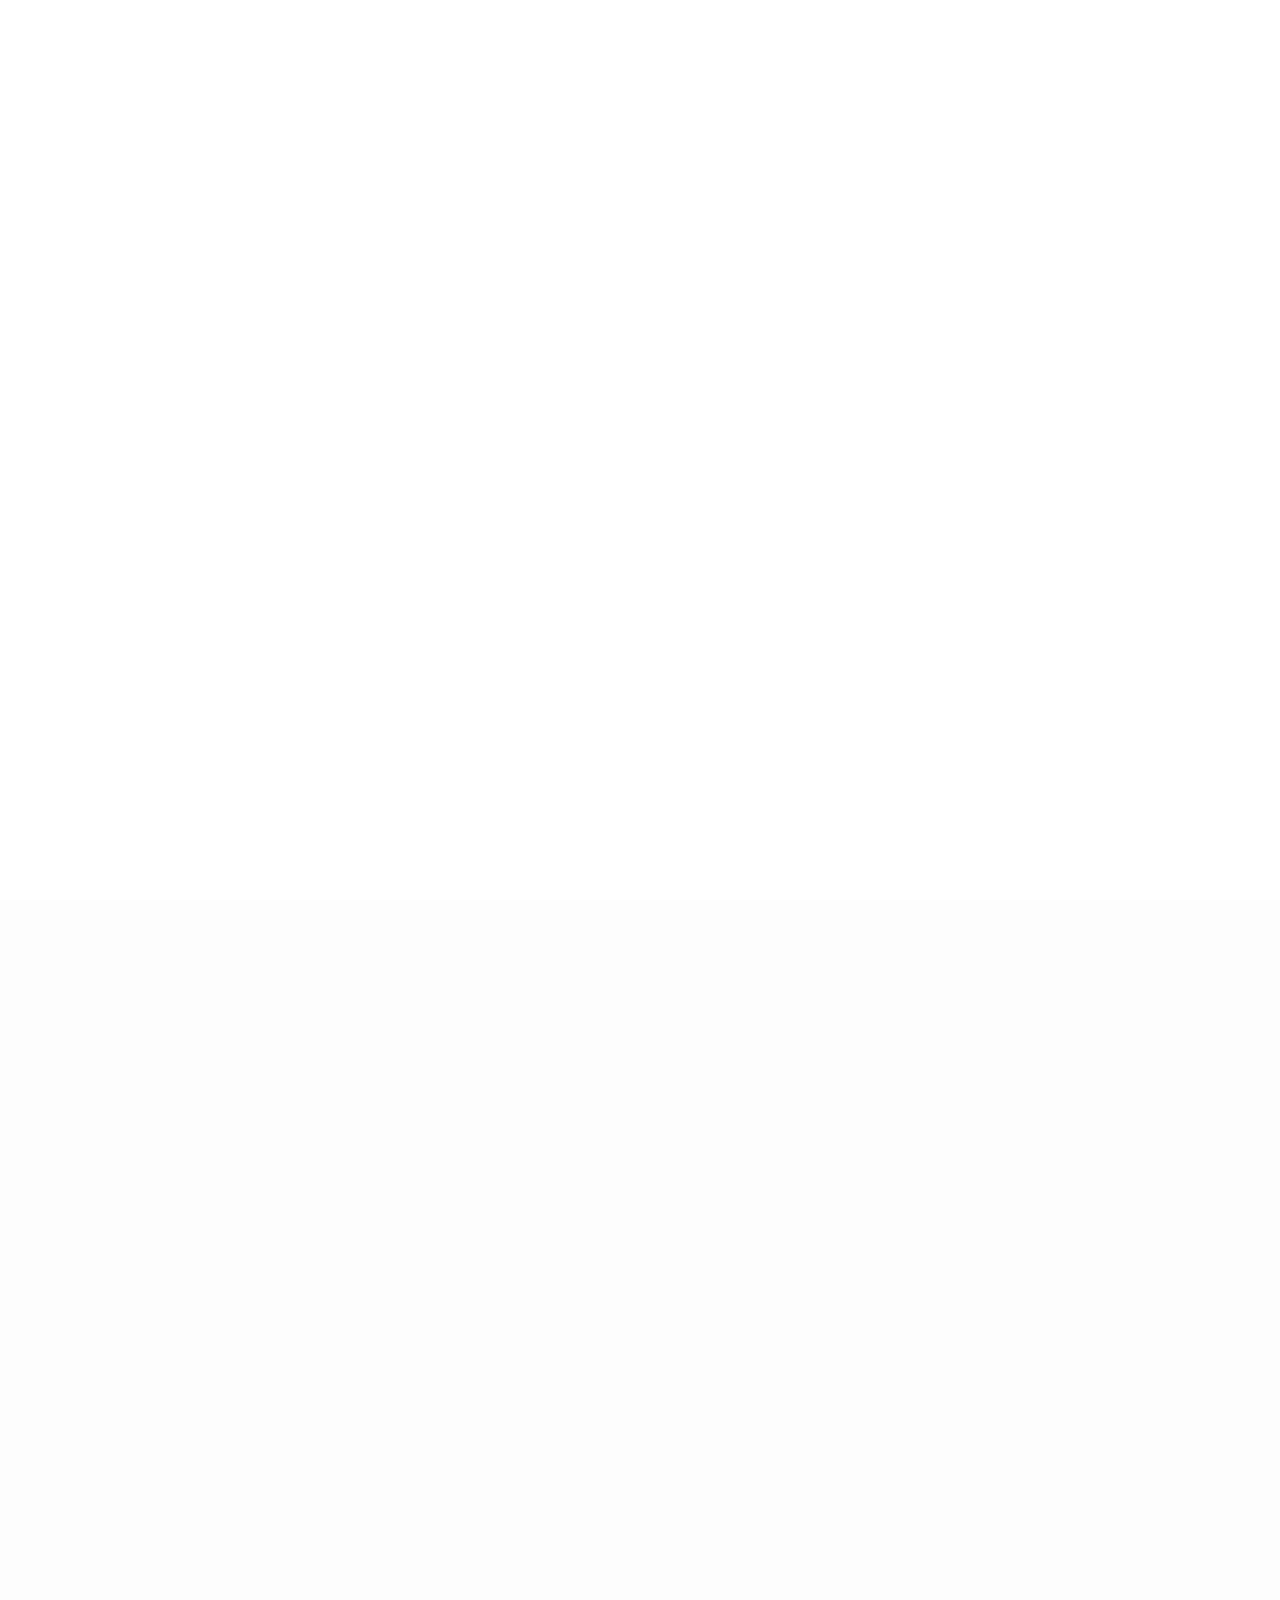
==== commit 97d31c25: "datas changed" ====
--- a/index.html
+++ b/index.html
@@ -16,7 +16,7 @@
     <!-- courtney css -->
     <link rel="stylesheet" href="css/light-mode.css">
     <!-- page name -->
-    <title>PL Solutions</title>
+    <title>PL Softtech Solutions</title>
 
 </head>
 
@@ -45,7 +45,7 @@
             <div class="mil-top-panel">
 
                 <a href="/" class="mil-logo"><span class="mil-dot">
-                        <img src="images/pl-logo.jpeg" alt="logo" width="80px">
+                        <img src="images/pl-logo.jpeg" alt="logo" width="87px">
                     </span></a>
 
                 <div class="mil-navigation">
@@ -94,7 +94,7 @@
             <!-- left bar -->
             <div class="mil-left-panel">
 
-                <div class="mil-page-name mil-upper mil-dark">PL Solutions</div>
+                <div class="mil-page-name mil-upper mil-dark">PL Softtech Solutions</div>
 
                 <ul class="mil-social-icons">
                     <li><a href="#." target="_blank" class="social-icon"> <i class="fab fa-instagram"></i></a></li>
@@ -131,7 +131,7 @@
                     <section class="mil-side-banner mil-center">
                         <div class="mil-banner-top mil-up"></div>
                         <div class="mil-banner-title">
-                            <div class="mil-upper mil-dark mil-up mil-mb-30">PL Solutions</div>
+                            <div class="mil-upper mil-dark mil-up mil-mb-30">PL Softtech Solutions</div>
                             <h1 class="mil-up mil-mb-30">LEARN<br>LEAD👆<br>LEVEL UP</h1>
                             <p class="mil-upper mil-dark mil-up"><a href="#courses" class="mil-btn mil-sm-btn">
                                     Browse Courses
@@ -179,7 +179,8 @@
                             <div class="col-lg-8">
                                 <div class="mil-center">
                                     <h2 class="mil-up mil-mb-30">
-                                        Welcome to <br> PL Solutions, <br>Empowering Future <br> IT Professionals
+                                        Welcome to <br> PL Softtech Solutions, <br>Empowering Future <br> IT
+                                        Professionals
                                     </h2>
 
                                     <div class="mil-quote mil-up mil-mb-30">
@@ -187,7 +188,7 @@
                                     </div>
 
                                     <p class="mil-up mil-mb-30">
-                                        PL Solutions is a dedicated platform for high-quality IT training and
+                                        PL Softtech Solutions is a dedicated platform for high-quality IT training and
                                         professional development.
                                         We provide industry-focused courses designed to equip students and professionals
                                         with practical, job-ready skills in software development, cybersecurity, cloud
@@ -601,18 +602,20 @@
                     <!-- info -->
                     <div>
                         <ul class="mil-puplication-details mil-up mil-mb-90">
-                            <li><span class="mil-upper mil-accent">Call: </span><span
-                                    class="mil-upper mil-dark">6383651863</span></li>
-                            <li><span class="mil-upper mil-accent">Write: </span><span
-                                    class="mil-upper mil-dark">plsolutions@gmail.com</span></li>
+                            <li><span class="mil-upper mil-accent">Call: </span><span class="mil-upper mil-dark"><a
+                                        href="tel:+919626389927" class="mil-upper mil-dark">
+                                        9626389927
+                                    </a></span></li>
+                            <li><span class="mil-upper mil-accent">Write: </span><span class=" mil-dark"><a
+                                        href="mailto:hr.pl.softtech@gmail.com"> hr.pl.softtech@gmail.com</a></span></li>
                         </ul>
                     </div>
 
                     <!-- map -->
                     <div class="mil-map mil-mb-90">
                         <iframe
-                            src="https://www.google.com/maps/embed?pb=!1m14!1m8!1m3!1d1396.5769090312324!2d-73.6519672!3d45.5673453!3m2!1i1024!2i768!4f13.1!3m3!1m2!1s0x4cc91f8abc30e0ff%3A0xfc6d9cbb49022e9c!2sManoir%20Saint-Joseph!5e0!3m2!1sen!2sua!4v1685485811069!5m2!1sen!2sua"
-                            style="border:0;" allowfullscreen="" loading="lazy"
+                            src="https://www.google.com/maps/embed?pb=!1m18!1m12!1m3!1d31584.412849628887!2d77.16605706506596!3d8.29766344213892!2m3!1f0!2f0!3f0!3m2!1i1024!2i768!4f13.1!3m3!1m2!1s0x3b04552f79ba97ff%3A0x9d28b8106cd5829f!2sPL%20Softtech%20Solutions!5e0!3m2!1sen!2sin!4v1774618109138!5m2!1sen!2sin"
+                            width="600" height="450" style="border:0;" allowfullscreen="" loading="lazy"
                             referrerpolicy="no-referrer-when-downgrade"></iframe>
                     </div>
                     <!-- map end -->
@@ -687,7 +690,7 @@
 
                     <!-- footer -->
                     <footer class="mil-fw">
-                        <p class="mil-light-soft">© 2026. PL Solutions. All rights reserved.</p>
+                        <p class="mil-light-soft">© 2026. PL Softtech Solutions. All rights reserved.</p>
                     </footer>
                     <!-- footer end -->
 
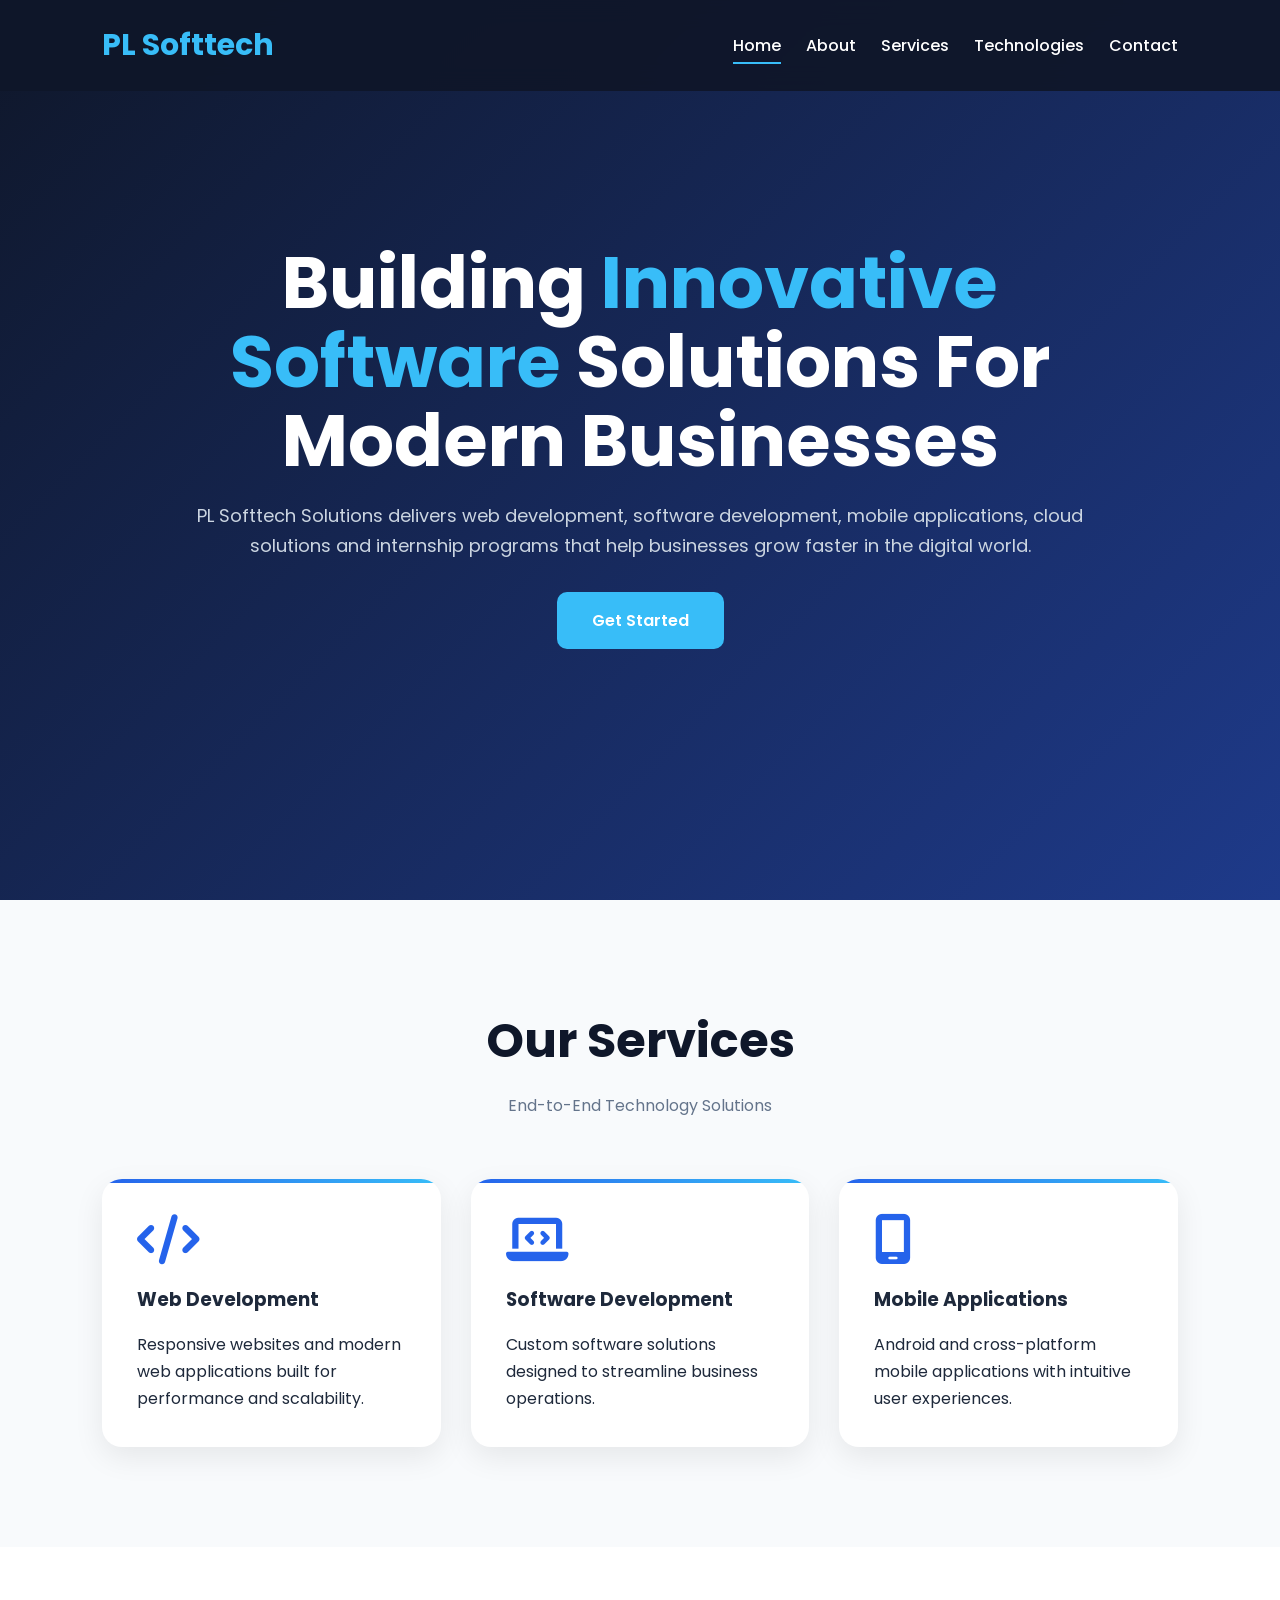
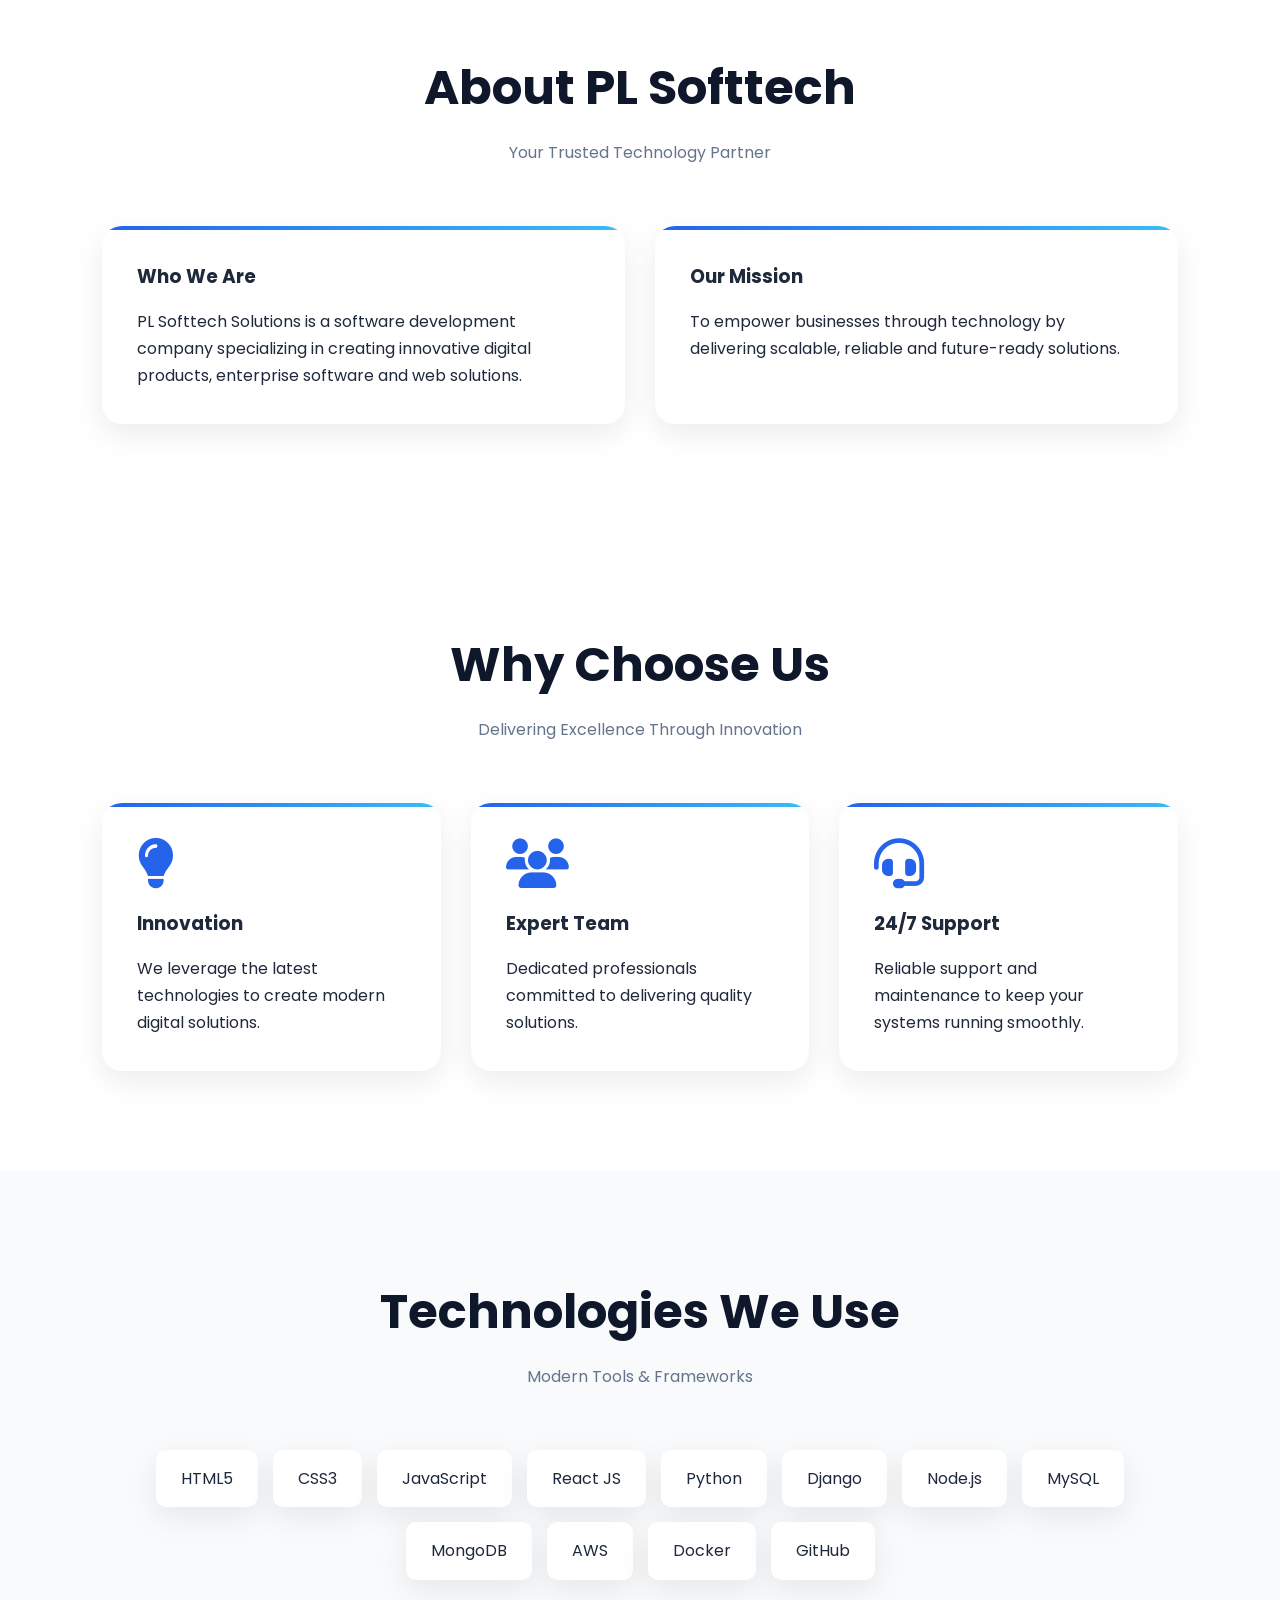
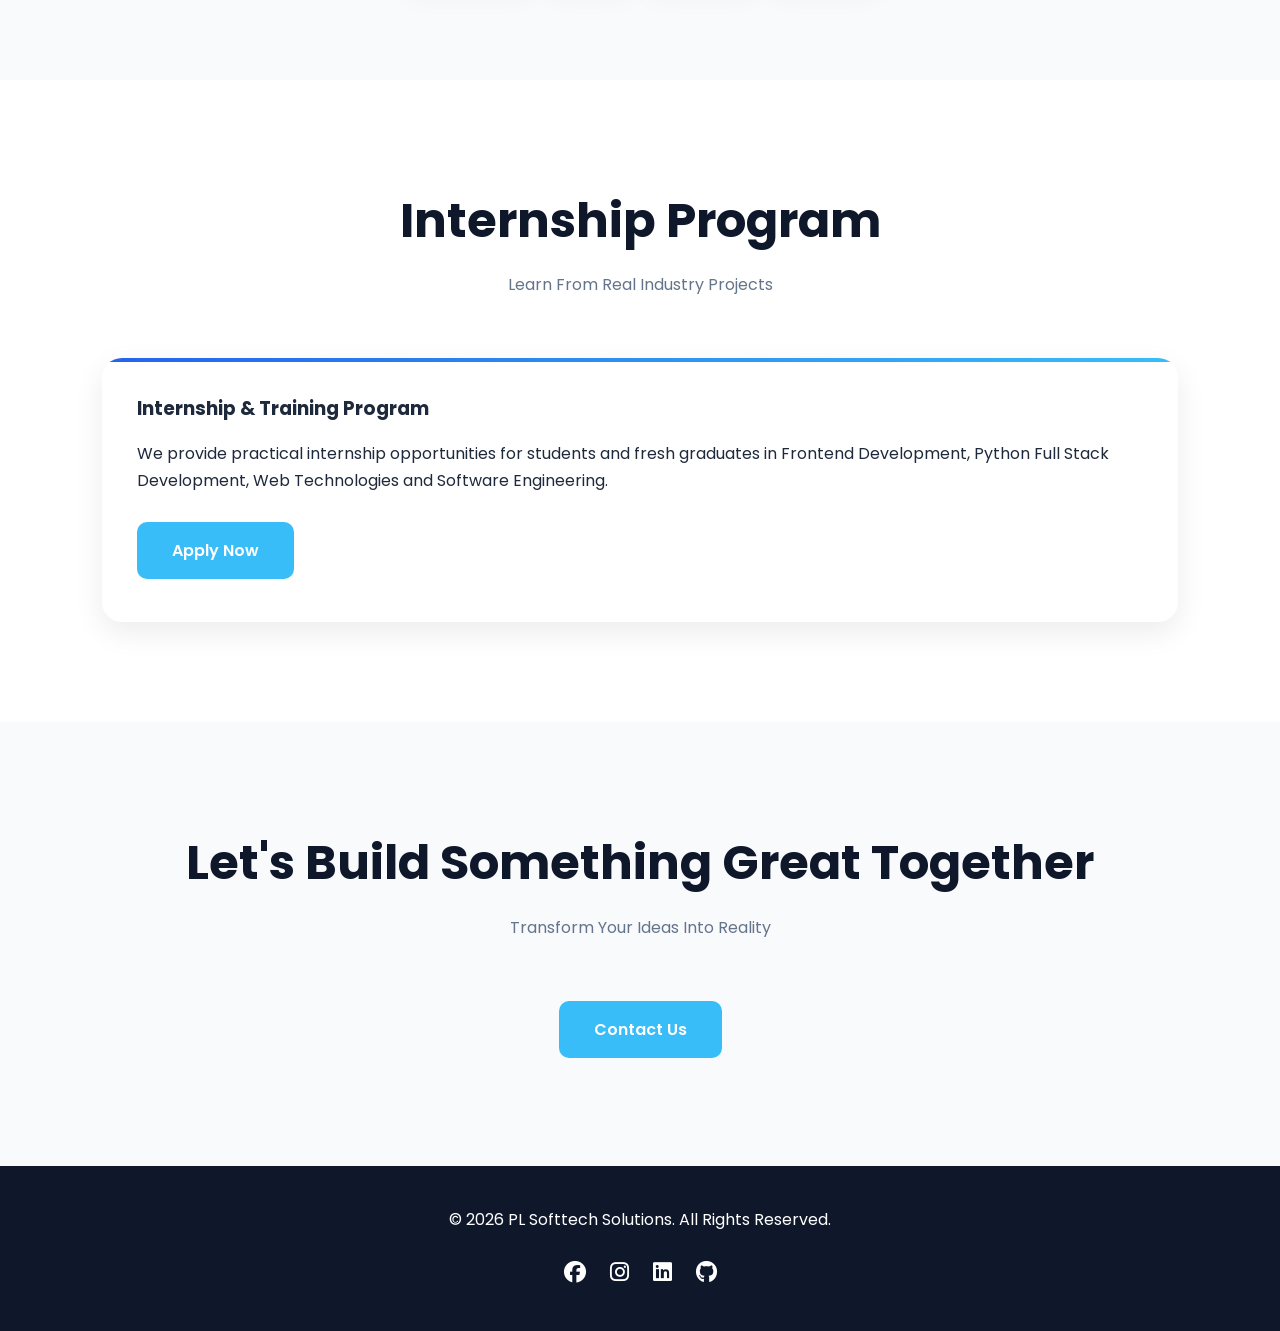
==== commit cbfbc46e: "Updated company website pages and UI improvements - Updated Home page design - Enhanced About Us pag" ====
--- a/index.html
+++ b/index.html
@@ -1,765 +1,353 @@
 <!DOCTYPE html>
-<html lang="zxx" class="is-animating">
+<html lang="en">
 
 <head>
 
-    <meta charset="UTF-8">
-    <meta name="viewport" content="width=device-width, initial-scale=1.0">
-    <meta http-equiv="X-UA-Compatible" content="ie=edge">
-
-    <!-- bootstrap grid css -->
-    <link rel="stylesheet" href="css/bootstrap-grid.css">
-    <!-- font awesome css -->
-    <link rel="stylesheet" href="css/font-awesome.min.css">
-    <!-- swiper css -->
-    <link rel="stylesheet" href="css/swiper.min.css">
-    <!-- courtney css -->
-    <link rel="stylesheet" href="css/light-mode.css">
-    <!-- page name -->
-    <title>PL Softtech Solutions</title>
+<meta charset="UTF-8">
+<meta name="viewport" content="width=device-width, initial-scale=1.0">
+
+<title>PL Softtech Solutions | Software Development Company</title>
+
+<link rel="stylesheet"
+href="https://cdnjs.cloudflare.com/ajax/libs/font-awesome/6.5.1/css/all.min.css">
+
+<link rel="stylesheet" href="css/style.css">
 
 </head>
 
 <body>
 
-    <!-- wrapper -->
-    <div class="mil-wrapper" id="top">
-
-        <!-- preloader -->
-        <div class="mil-preloader-frame">
-            <div class="mil-preloader-content" style="transform: scale(.6) translateY(200px); opacity: 0;">
-                <div class="mil-preloader">
-                    <div class="mil-circ-1"></div>
-                    <div class="mil-circ-2"></div>
-                    <div class="mil-circ-3"></div>
-                    <div class="mil-circ-4"></div>
-                </div>
-                <div class="mil-upper">Loading</div>
-            </div>
-        </div>
-        <!-- preloader end -->
-
-        <div class="mil-frame">
-
-            <!-- top bar -->
-            <div class="mil-top-panel">
-
-                <a href="/" class="mil-logo"><span class="mil-dot">
-                        <img src="images/pl-logo.jpeg" alt="logo" width="87px">
-                    </span></a>
-
-                <div class="mil-navigation">
-                    <nav id="swupMenu" class="mil-menu-transition">
-                        <ul>
-                            <li class="mil-has-children">
-                                <a href="#home">Home</a>
-                            </li>
-
-                            <li class="mil-has-children">
-                                <a href="#about">About</a>
-                            </li>
-
-                            <li class="mil-has-children">
-                                <a href="#services">Services</a>
-                            </li>
-                            <li><a href="#courses">Courses</a></li>
-                            <li class="mil-has-children">
-                            </li>
-                            <li class="mil-has-children">
-                                <a href="#contact">Contact</a>
-                            </li>
-                        </ul>
-                    </nav>
-                </div>
-
-                <div class="mil-top-panel-btns">
-                    <a href="#contact" class="mil-contact-btn">
-                        <svg xmlns="http://www.w3.org/2000/svg" viewBox="0 0 24 24" fill="none" stroke="currentColor"
-                            stroke-width="2" stroke-linecap="round" stroke-linejoin="round"
-                            class="feather feather-mail">
-                            <path d="M4 4h16c1.1 0 2 .9 2 2v12c0 1.1-.9 2-2 2H4c-1.1 0-2-.9-2-2V6c0-1.1.9-2 2-2z">
-                            </path>
-                            <polyline points="22,6 12,13 2,6"></polyline>
-                        </svg>
-                    </a>
-
-                    <div class="mil-menu-btn">
-                        <span></span>
-                    </div>
-                </div>
-
-            </div>
-            <!-- top bar end -->
-
-            <!-- left bar -->
-            <div class="mil-left-panel">
-
-                <div class="mil-page-name mil-upper mil-dark">PL Softtech Solutions</div>
-
-                <ul class="mil-social-icons">
-                    <li><a href="#." target="_blank" class="social-icon"> <i class="fab fa-instagram"></i></a></li>
-                    <li><a href="#." target="_blank" class="social-icon"> <i class="fab fa-facebook"></i></a></li>
-                    <li><a href="#." target="_blank" class="social-icon"> <i class="fab fa-twitter"></i></a></li>
-                    <li><a href="#." target="_blank" class="social-icon"> <i class="fab fa-github"></i></a></li>
-                </ul>
-
-            </div>
-            <!-- left bar end -->
-
-            <!-- back to top -->
-            <div class="mil-back-to-top">
-                <a href="#top" class="mil-link mil-btt-icon">
-                    <span>Back to top</span>
-                    <svg xmlns="http://www.w3.org/2000/svg" width="24" height="24" viewBox="0 0 24 24" fill="none"
-                        stroke="currentColor" stroke-width="2" stroke-linecap="round" stroke-linejoin="round"
-                        class="feather feather-arrow-right">
-                        <line x1="5" y1="12" x2="19" y2="12"></line>
-                        <polyline points="12 5 19 12 12 19"></polyline>
-                    </svg>
-                </a>
-            </div>
-            <!-- back to top end -->
-
-        </div>
-
-        <!-- content -->
-        <div class="mil-content" id="home">
-
-            <div class="mil-scroll-wrapper transition-fade" id="swupMain">
-                <div class="mil-container">
-                    <!-- banner -->
-                    <section class="mil-side-banner mil-center">
-                        <div class="mil-banner-top mil-up"></div>
-                        <div class="mil-banner-title">
-                            <div class="mil-upper mil-dark mil-up mil-mb-30">PL Softtech Solutions</div>
-                            <h1 class="mil-up mil-mb-30">LEARN<br>LEAD👆<br>LEVEL UP</h1>
-                            <p class="mil-upper mil-dark mil-up"><a href="#courses" class="mil-btn mil-sm-btn">
-                                    Browse Courses
-                                </a></p>
-                        </div>
-                        <div class="mil-up mil-oval-frame">
-                            <div class="mil-circle-text">
-                                <svg version="1.1" xmlns="http://www.w3.org/2000/svg"
-                                    xmlns:xlink="http://www.w3.org/1999/xlink" x="0px" y="0px" viewBox="0 0 300 300"
-                                    enable-background="new 0 0 300 300" xml:space="preserve"
-                                    class="mil-ct-svg mil-rotate" data-value="360">
-                                    <defs>
-                                        <path id="circlePath"
-                                            d="M 150, 150 m -60, 0 a 60,60 0 0,1 120,0 a 60,60 0 0,1 -120,0 "></path>
-                                    </defs>
-                                    <circle cx="150" cy="100" r="75" fill="none"></circle>
-                                    <g>
-                                        <use xlink:href="#circlePath" fill="none"></use>
-                                        <text style="letter-spacing: 6.5px">
-                                            <!-- circle text -->
-                                            <textPath xlink:href="#circlePath">Scroll down - Scroll down - </textPath>
-                                        </text>
-                                    </g>
-                                </svg>
-                                <a href="#about" class="mil-button">
-                                    <svg xmlns="http://www.w3.org/2000/svg" width="24" height="24" viewBox="0 0 24 24"
-                                        fill="none" stroke="currentColor" stroke-width="2" stroke-linecap="round"
-                                        stroke-linejoin="round" class="feather feather-arrow-down">
-                                        <line x1="12" y1="5" x2="12" y2="19"></line>
-                                        <polyline points="19 12 12 19 5 12"></polyline>
-                                    </svg>
-                                </a>
-                            </div>
-                        </div>
-                    </section>
-                    <!-- banner end -->
-
-                    <!-- about -->
-                    <section id="about" class="mil-p-0-90">
-                        <div class="mil-oval-frame-2 mil-mb-90">
-                            <img src="images/hat-logo.jpeg" alt="IT Courses Platform Logo"
-                                style="object-fit: contain; background: #000;">
-                        </div>
-                        <div class="row justify-content-center">
-                            <div class="col-lg-8">
-                                <div class="mil-center">
-                                    <h2 class="mil-up mil-mb-30">
-                                        Welcome to <br> PL Softtech Solutions, <br>Empowering Future <br> IT
-                                        Professionals
-                                    </h2>
-
-                                    <div class="mil-quote mil-up mil-mb-30">
-                                        <i class="fas fa-quote-left"></i>
-                                    </div>
-
-                                    <p class="mil-up mil-mb-30">
-                                        PL Softtech Solutions is a dedicated platform for high-quality IT training and
-                                        professional development.
-                                        We provide industry-focused courses designed to equip students and professionals
-                                        with practical, job-ready skills in software development, cybersecurity, cloud
-                                        computing, networking, and more.
-                                        Our mission is to bridge the gap between learning and real-world application
-                                        through expert-led instruction and hands-on experience.
-                                    </p>
-
-                                    <!-- <img src="images/sign.png" alt="PL Solutions Signature" class="mil-up mil-sign"> -->
-                                </div>
-                            </div>
-                        </div>
-                    </section>
-                    <!-- about end -->
-
-                    <div class="mil-section-title mil-up" id="services">
-                        <div class="mil-divider"></div>
-                        <h3>Services</h3>
-                    </div>
-
-                    <!-- services -->
-                    <section class="mil-p-90-30">
-                        <div class="row justify-content-between align-items-center">
-
-                            <div class="col-lg-4">
-                                <div class="mil-icon-box mil-center mil-mb-60">
-                                    <div class="mil-service-icon mil-up">
-                                        <img src="images/1.svg" alt="Software Development Courses" class="mil-mb-30">
-                                    </div>
-                                    <h5 class="mil-up mil-mb-30">Software Development</h5>
-                                    <p class="mil-up mil-mb-30">
-                                        Learn modern programming languages, web development, mobile app development, and
-                                        real-world coding practices.
-                                    </p>
-                                    <div class="mil-up">
-                                        <a href="#service" class="mil-link mil-icon-link">
-                                            <svg xmlns="http://www.w3.org/2000/svg" width="24" height="24"
-                                                viewBox="0 0 24 24" fill="none" stroke="currentColor" stroke-width="2"
-                                                stroke-linecap="round" stroke-linejoin="round"
-                                                class="feather feather-arrow-right">
-                                                <line x1="5" y1="12" x2="19" y2="12"></line>
-                                                <polyline points="12 5 19 12 12 19"></polyline>
-                                            </svg>
-                                        </a>
-                                    </div>
-                                </div>
-                            </div>
-
-                            <div class="col-lg-4">
-                                <div class="mil-icon-box mil-center mil-mb-60">
-                                    <div class="mil-service-icon mil-up">
-                                        <img src="images/2.svg" alt="Live Industry Projects" class="mil-mb-30">
-                                    </div>
-                                    <h5 class="mil-up mil-mb-30">Live Industry Projects</h5>
-                                    <p class="mil-up mil-mb-30">
-                                        Gain real-world experience by working on live client projects in an agile
-                                        development environment guided by industry experts.
-                                    </p>
-                                    <div class="mil-up">
-                                        <a href="#service" class="mil-link mil-icon-link">
-                                            <svg xmlns="http://www.w3.org/2000/svg" width="24" height="24"
-                                                viewBox="0 0 24 24" fill="none" stroke="currentColor" stroke-width="2"
-                                                stroke-linecap="round" stroke-linejoin="round"
-                                                class="feather feather-arrow-right">
-                                                <line x1="5" y1="12" x2="19" y2="12"></line>
-                                                <polyline points="12 5 19 12 12 19"></polyline>
-                                            </svg>
-                                        </a>
-                                    </div>
-                                </div>
-                            </div>
-
-                            <div class="col-lg-4">
-                                <div class="mil-icon-box mil-center mil-mb-60">
-                                    <div class="mil-service-icon mil-up">
-                                        <img src="images/3.svg" alt="Professional IT Certifications" class="mil-mb-30">
-                                    </div>
-                                    <h5 class="mil-up mil-mb-30">Professional Certifications</h5>
-                                    <p class="mil-up mil-mb-30">
-                                        Prepare for globally recognized certifications in cloud computing, DevOps, data
-                                        science, and IT support.
-                                    </p>
-                                    <div class="mil-up">
-                                        <a href="#service" class="mil-link mil-icon-link">
-                                            <svg xmlns="http://www.w3.org/2000/svg" width="24" height="24"
-                                                viewBox="0 0 24 24" fill="none" stroke="currentColor" stroke-width="2"
-                                                stroke-linecap="round" stroke-linejoin="round"
-                                                class="feather feather-arrow-right">
-                                                <line x1="5" y1="12" x2="19" y2="12"></line>
-                                                <polyline points="12 5 19 12 12 19"></polyline>
-                                            </svg>
-                                        </a>
-                                    </div>
-                                </div>
-                            </div>
-
-                        </div>
-                    </section>
-                    <!-- services end -->
-
-                    <div class="mil-section-title mil-up mil-mb-90" id="courses">
-                        <div class="mil-divider"></div>
-                        <h3>Professional IT Courses</h3>
-                    </div>
-
-                    <!-- about -->
-                    <div class="">
-                        <div class="row justify-content-center">
-                            <div class="col-lg-10">
-                                <p class="mil-text-lg mil-dark mil-center mil-up mil-mb-90">
-                                    We offer comprehensive IT professional courses designed to prepare students for
-                                    real-world industry roles. Our programs combine practical training, live projects,
-                                    and career guidance to ensure complete job readiness.
-                                </p>
-                            </div>
-                        </div>
-                    </div>
-                    <!-- about end -->
-
-                    <div class="mil-section-title mil-up mil-mb-90">
-                        <div class="mil-divider"></div>
-                        <h3>Courses & Details</h3>
-                    </div>
-
-                    <div class="mil-p-0-60">
-                        <div class="row justify-content-center">
-                            <div class="col-lg-12">
-
-                                <!-- Programming Courses -->
-                                <div class="mil-accordion-group mil-up">
-                                    <div class="mil-accordion-menu">
-                                        <p class="mil-accordion-head">Programming & Web Development</p>
-                                        <div class="mil-symbol mil-h3">
-                                            <div class="mil-plus">+</div>
-                                            <div class="mil-minus">-</div>
-                                        </div>
-                                    </div>
-                                    <div class="mil-accordion-content">
-
-                                        <p class="mil-mb-30">
-                                            <strong>Courses Covered:</strong><br>
-                                            Java, Python, HTML, CSS, JavaScript, React JS, Django, MySQL
-                                        </p>
-
-                                        <p class="mil-mb-30">
-                                            <strong>Duration:</strong><br>
-                                            3 to 6 Months (Depending on Course Level)
-                                        </p>
-
-                                        <p class="mil-mb-30">
-                                            <strong>Eligibility:</strong><br>
-                                            Basic computer knowledge. Suitable for students, graduates,
-                                            and working professionals.
-                                        </p>
-
-                                    </div>
-                                </div>
-
-                                <!-- Full Stack & MERN -->
-                                <div class="mil-accordion-group mil-up">
-                                    <div class="mil-accordion-menu">
-                                        <p class="mil-accordion-head">Full Stack Development (MERN Stack)</p>
-                                        <div class="mil-symbol mil-h3">
-                                            <div class="mil-plus">+</div>
-                                            <div class="mil-minus">-</div>
-                                        </div>
-                                    </div>
-                                    <div class="mil-accordion-content">
-
-                                        <p class="mil-mb-30">
-                                            <strong>Technologies Covered:</strong><br>
-                                            MongoDB, Express JS, React JS, Node JS, REST APIs, Git
-                                        </p>
-
-                                        <p class="mil-mb-30">
-                                            <strong>Duration:</strong><br>
-                                            4 to 6 Months (Including Live Project)
-                                        </p>
-
-                                        <p class="mil-mb-30">
-                                            <strong>Eligibility:</strong><br>
-                                            Basic knowledge of HTML, CSS, and JavaScript recommended.
-                                        </p>
-
-                                    </div>
-                                </div>
-
-                                <!-- Cloud & DevOps -->
-                                <div class="mil-accordion-group mil-up">
-                                    <div class="mil-accordion-menu">
-                                        <p class="mil-accordion-head">Cloud Computing & DevOps</p>
-                                        <div class="mil-symbol mil-h3">
-                                            <div class="mil-plus">+</div>
-                                            <div class="mil-minus">-</div>
-                                        </div>
-                                    </div>
-                                    <div class="mil-accordion-content">
-
-                                        <p class="mil-mb-30">
-                                            <strong>Platforms Covered:</strong><br>
-                                            AWS, Docker, Kubernetes, CI/CD, Linux, GitHub Actions
-                                        </p>
-
-                                        <p class="mil-mb-30">
-                                            <strong>Duration:</strong><br>
-                                            3 to 5 Months
-                                        </p>
-
-                                        <p class="mil-mb-30">
-                                            <strong>Eligibility:</strong><br>
-                                            Basic understanding of networking or programming is beneficial.
-                                        </p>
-
-                                    </div>
-                                </div>
-
-                                <!-- Database & Backend -->
-                                <div class="mil-accordion-group mil-up">
-                                    <div class="mil-accordion-menu">
-                                        <p class="mil-accordion-head">Database & Backend Development</p>
-                                        <div class="mil-symbol mil-h3">
-                                            <div class="mil-plus">+</div>
-                                            <div class="mil-minus">-</div>
-                                        </div>
-                                    </div>
-                                    <div class="mil-accordion-content">
-
-                                        <p class="mil-mb-30">
-                                            <strong>Technologies Covered:</strong><br>
-                                            MySQL, PostgreSQL, MongoDB, Django Backend, REST API Development
-                                        </p>
-
-                                        <p class="mil-mb-30">
-                                            <strong>Duration:</strong><br>
-                                            2 to 4 Months
-                                        </p>
-
-                                        <p class="mil-mb-30">
-                                            <strong>Eligibility:</strong><br>
-                                            Open to graduates, diploma students, and career switchers.
-                                        </p>
-
-                                    </div>
-                                </div>
-
-                            </div>
-                        </div>
-                    </div>
-
-                    <div class="mil-p-0-90">
-                        <div class="row justify-content-center">
-                            <div class="col-lg-8">
-                                <div class="mil-center">
-
-                                    <div class="mil-up">
-                                        <a href="#entroll-form" class="mil-btn mil-sm-btn">
-                                            Enroll Now
-                                        </a>
-                                    </div>
-                                </div>
-                            </div>
-                        </div>
-                    </div>
-
-
-                    <div class="mil-section-title mil-up">
-                        <div class="mil-divider"></div>
-                        <h3>Why Choose Us</h3>
-                    </div>
-
-                    <!-- highlights -->
-                    <section class="mil-p-90-90">
-
-                        <div class="row justify-content-center mil-reviews-slider-frame">
-                            <div class="col-lg-8">
-
-                                <div class="swiper-container mil-reviews-slider mil-mb-30">
-                                    <div class="swiper-wrapper">
-
-                                        <!-- Slide 1 -->
-                                        <div class="swiper-slide">
-                                            <div class="mil-review mil-center" data-swiper-parallax-opacity="0"
-                                                data-swiper-parallax="-90" data-swiper-parallax-scale=".8">
-
-                                                <div class="mil-review-top">
-                                                    <!-- <img src="images/1.jpg" alt="Expert Trainers"
-                                                        class="mil-avatar mil-up"> -->
-                                                    <div class="mil-name">
-                                                        <h4 class="mil-up mil-mb-5">Experienced Trainers</h4>
-                                                        <p class="mil-upper mil-up">Industry Professionals</p>
-                                                    </div>
-                                                </div>
-
-                                                <p class="mil-up">
-                                                    Our courses are delivered by experienced IT professionals who bring
-                                                    real-world
-                                                    industry expertise into the classroom, ensuring practical and
-                                                    relevant learning.
-                                                </p>
-                                            </div>
-                                        </div>
-
-                                        <!-- Slide 2 -->
-                                        <div class="swiper-slide">
-                                            <div class="mil-review mil-center" data-swiper-parallax-opacity="0"
-                                                data-swiper-parallax="-90" data-swiper-parallax-scale=".8">
-
-                                                <div class="mil-review-top">
-                                                    <!-- <img src="images/2.jpg" alt="Live Projects"
-                                                        class="mil-avatar mil-up"> -->
-                                                    <div class="mil-name">
-                                                        <h4 class="mil-up mil-mb-5">Live Project Training</h4>
-                                                        <p class="mil-upper mil-up">Agile Environment</p>
-                                                    </div>
-                                                </div>
-
-                                                <p class="mil-up">
-                                                    Students gain hands-on experience by working on live client projects
-                                                    in an agile
-                                                    development environment to build job-ready skills.
-                                                </p>
-                                            </div>
-                                        </div>
-
-                                        <!-- Slide 3 -->
-                                        <div class="swiper-slide">
-                                            <div class="mil-review mil-center" data-swiper-parallax-opacity="0"
-                                                data-swiper-parallax="-90" data-swiper-parallax-scale=".8">
-
-                                                <div class="mil-review-top">
-                                                    <!-- <img src="images/3.jpg" alt="Placement Support"
-                                                        class="mil-avatar mil-up"> -->
-                                                    <div class="mil-name">
-                                                        <h4 class="mil-up mil-mb-5">Career & Placement Support</h4>
-                                                        <p class="mil-upper mil-up">Job Assistance</p>
-                                                    </div>
-                                                </div>
-
-                                                <p class="mil-up">
-                                                    We provide resume building, mock interviews, and placement
-                                                    assistance to help
-                                                    students confidently step into the IT industry.
-                                                </p>
-                                            </div>
-                                        </div>
-
-                                    </div>
-                                </div>
-                            </div>
-
-                            <!-- Slider Navigation -->
-                            <div class="mil-slider-nav mil-up">
-                                <div class="mil-reviews-prev">
-                                    <svg xmlns="http://www.w3.org/2000/svg" width="24" height="24" viewBox="0 0 24 24"
-                                        fill="none" stroke="currentColor" stroke-width="2" stroke-linecap="round"
-                                        stroke-linejoin="round" class="feather feather-arrow-right">
-                                        <line x1="5" y1="12" x2="19" y2="12"></line>
-                                        <polyline points="12 5 19 12 12 19"></polyline>
-                                    </svg>
-                                </div>
-                                <div class="mil-reviews-next">
-                                    <svg xmlns="http://www.w3.org/2000/svg" width="24" height="24" viewBox="0 0 24 24"
-                                        fill="none" stroke="currentColor" stroke-width="2" stroke-linecap="round"
-                                        stroke-linejoin="round" class="feather feather-arrow-right">
-                                        <line x1="5" y1="12" x2="19" y2="12"></line>
-                                        <polyline points="12 5 19 12 12 19"></polyline>
-                                    </svg>
-                                </div>
-                            </div>
-
-                            <div class="swiper-reviews-pagination mil-up"></div>
-
-                        </div>
-
-                    </section>
-                    <!-- highlights end -->
-
-
-                    <div class="mil-divider mil-up mil-mb-90"></div>
-
-                    <!-- call to action -->
-                    <div class="mil-p-0-90">
-                        <div class="row justify-content-center">
-                            <div class="col-lg-8">
-                                <div class="mil-center">
-                                    <h2 class="mil-up mil-mb-20">
-                                        Admissions Open for Upcoming IT Batches
-                                    </h2>
-
-                                    <p class="mil-up mil-mb-30">
-                                        Join industry-ready training programs with live projects,
-                                        expert mentors, and placement assistance.
-                                    </p>
-
-                                    <div class="mil-up">
-                                        <a href="#entroll-form" class="mil-btn mil-sm-btn">
-                                            Enroll Now
-                                        </a>
-                                    </div>
-                                </div>
-                            </div>
-                        </div>
-                    </div>
-                    <!-- call to action end -->
-
-                    <div class="mil-section-title mil-up mil-mb-30" id="contact">
-                        <div class="mil-divider"></div>
-                        <h3>Contact</h3>
-                    </div>
-
-                    <!-- info -->
-                    <div>
-                        <ul class="mil-puplication-details mil-up mil-mb-90">
-                            <li><span class="mil-upper mil-accent">Call: </span><span class="mil-upper mil-dark"><a
-                                        href="tel:+919626389927" class="mil-upper mil-dark">
-                                        9626389927
-                                    </a></span></li>
-                            <li><span class="mil-upper mil-accent">Write: </span><span class=" mil-dark"><a
-                                        href="mailto:hr.pl.softtech@gmail.com"> hr.pl.softtech@gmail.com</a></span></li>
-                        </ul>
-                    </div>
-
-                    <!-- map -->
-                    <div class="mil-map mil-mb-90">
-                        <iframe
-                            src="https://www.google.com/maps/embed?pb=!1m18!1m12!1m3!1d31584.412849628887!2d77.16605706506596!3d8.29766344213892!2m3!1f0!2f0!3f0!3m2!1i1024!2i768!4f13.1!3m3!1m2!1s0x3b04552f79ba97ff%3A0x9d28b8106cd5829f!2sPL%20Softtech%20Solutions!5e0!3m2!1sen!2sin!4v1774618109138!5m2!1sen!2sin"
-                            width="600" height="450" style="border:0;" allowfullscreen="" loading="lazy"
-                            referrerpolicy="no-referrer-when-downgrade"></iframe>
-                    </div>
-                    <!-- map end -->
-                    <div class="mil-section-title mil-up">
-                        <div class="mil-divider"></div>
-                        <h3>Course Enrollment Form</h3>
-                    </div>
-
-                    <!-- enroll form -->
-                    <div id="enroll-form" class="mil-p-90-60">
-                        <form class="row align-items-center">
-
-                            <div class="col-lg-6 mil-up">
-                                <input type="text" name="fullname" placeholder="Full Name" required>
-                            </div>
-
-                            <div class="col-lg-6 mil-up">
-                                <input type="email" name="email" placeholder="Email Address" required>
-                            </div>
-
-                            <div class="col-lg-6 mil-up">
-                                <input type="tel" name="phone" placeholder="Phone Number" required>
-                            </div>
-
-                            <div class="col-lg-6 mil-up">
-                                <input type="text" name="qualification" placeholder="Highest Qualification">
-                            </div>
-
-                            <div class="col-lg-6 mil-up">
-                                <input type="text" name="course" placeholder="Preffered Courses">
-                            </div>
-
-                            <!-- <div class="col-lg-12 mil-up">
-                                <select name="course" required>
-                                    <option value="">Select Course</option>
-                                    <option>Java Programming</option>
-                                    <option>Python Programming</option>
-                                    <option>Full Stack Development (MERN)</option>
-                                    <option>HTML, CSS & JavaScript</option>
-                                    <option>React JS</option>
-                                    <option>Django Development</option>
-                                    <option>MySQL & Database</option>
-                                    <option>AWS Cloud Computing</option>
-                                    <option>DevOps Training</option>
-                                </select>
-                            </div> -->
-
-                            <div class="col-lg-12 mil-up">
-                                <textarea name="message" placeholder="Additional Message (Optional)"></textarea>
-                            </div>
-
-                            <div class="col-lg-8">
-                                <p class="mil-up mil-mb-30">
-                                    <span class="mil-accent">*</span> Your information is secure and will not be shared
-                                    with third parties.
-                                </p>
-                            </div>
-
-                            <div class="col-lg-4">
-                                <div class="mil-adaptive-right mil-up mil-mb-30">
-                                    <button type="submit" class="mil-btn mil-sm-btn">
-                                        <span>Submit Enrollment</span>
-                                    </button>
-                                </div>
-                            </div>
-
-                        </form>
-                    </div>
-                    <!-- enroll form end -->
-                    <!-- contact end -->
-
-
-                    <!-- footer -->
-                    <footer class="mil-fw">
-                        <p class="mil-light-soft">© 2026. PL Softtech Solutions. All rights reserved.</p>
-                    </footer>
-                    <!-- footer end -->
-
-                </div>
-
-            </div>
-
-            <div class="mil-right-banner" id="scene">
-                <!-- scrollbar -->
-                <div class="mil-progress-track">
-                    <div class="mil-progress"></div>
-                </div>
-                <!-- scrollbar end -->
-                <div class="mil-banner-wrapper" data-depth="1">
-                    <div id="swupBg" class="mil-banner-frame">
-                        <img src="images/bg-1.jpg" alt="background" class="mil-banner-bg mil-blur">
-                    </div>
-                </div>
-                <div class="mil-banner-wrapper" data-depth="0.2">
-                    <div id="swupPerson" class="mil-banner-frame">
-                        <img src="images/2.png" alt="person" class="mil-banner-person">
-                    </div>
-                </div>
-                <div class="mil-flying-skills" data-depth="0.1">
-                    <div id="swupSkills" class="mil-skills-frame">
-                        <div class="mil-item" style="top: 30%; left: 10%">
-                            <img src="images/1_1.jpg" alt="logo">
-                        </div>
-                        <div class="mil-item" style="bottom: 15%; left: 20%">
-                            <img src="images/2_1.jpg" alt="logo">
-                        </div>
-                        <div class="mil-item" style="bottom: 45%; right: 15%">
-                            <img src="images/3_1.jpg" alt="logo">
-                        </div>
-                        <div class="mil-el mil-addition-el-1">+</div>
-                        <div class="mil-el mil-addition-el-2">+</div>
-                        <div class="mil-el mil-addition-el-3"></div>
-                        <div class="mil-el mil-addition-el-4"></div>
-                    </div>
-                </div>
-            </div>
-
-        </div>
-        <!-- content -->
-    </div>
-    <!-- wrapper end -->
-
-    <!-- jQuery js -->
-    <script src="js/jquery.min.js"></script>
-    <!-- swup js -->
-    <script src="js/swup.min.js"></script>
-    <!-- swup body class plugin js -->
-    <script src="js/SwupBodyClassPlugin.min.js"></script>
-    <!-- swiper js -->
-    <script src="js/swiper.min.js"></script>
-    <!-- gsap js -->
-    <script src="js/gsap.min.js"></script>
-    <!-- scroll smoother -->
-    <script src="js/smooth-scroll.js"></script>
-    <!-- scroll trigger js -->
-    <script src="js/ScrollTrigger.min.js"></script>
-    <!-- parallax js -->
-    <script src="js/parallax.js"></script>
-    <!-- courtney js -->
-    <script src="js/main.js"></script>
-
-
-
+<!-- HEADER -->
+
+<header>
+
+<div class="logo">
+PL Softtech
+</div>
+
+<nav>
+
+<a href="index.html" class="active">Home</a>
+<a href="about.html">About</a>
+<a href="services.html">Services</a>
+<a href="technologies.html">Technologies</a>
+<a href="contact.html">Contact</a>
+
+</nav>
+
+</header>
+
+<!-- HERO SECTION -->
+
+<section class="hero">
+
+<div class="hero-content">
+
+<h1>
+Building
+<span>Innovative Software</span>
+Solutions For Modern Businesses
+</h1>
+
+<p>
+
+PL Softtech Solutions delivers web development,
+software development, mobile applications,
+cloud solutions and internship programs
+that help businesses grow faster in the
+digital world.
+
+</p>
+
+<a href="contact.html" class="btn">
+Get Started
+</a>
+
+</div>
+
+</section>
+
+<!-- SERVICES PREVIEW -->
+
+<section>
+
+<div class="section-title reveal">
+
+<h2>Our Services</h2>
+
+<p>
+End-to-End Technology Solutions
+</p>
+
+</div>
+
+<div class="grid">
+
+<div class="card reveal">
+
+<i class="fas fa-code"></i>
+
+<h3>Web Development</h3>
+
+<p>
+Responsive websites and modern web applications built for performance and scalability.
+</p>
+
+</div>
+
+<div class="card reveal">
+
+<i class="fas fa-laptop-code"></i>
+
+<h3>Software Development</h3>
+
+<p>
+Custom software solutions designed to streamline business operations.
+</p>
+
+</div>
+
+<div class="card reveal">
+
+<i class="fas fa-mobile-screen"></i>
+
+<h3>Mobile Applications</h3>
+
+<p>
+Android and cross-platform mobile applications with intuitive user experiences.
+</p>
+
+</div>
+
+</div>
+
+</section>
+
+<!-- ABOUT PREVIEW -->
+
+<section style="background:white;">
+
+<div class="section-title reveal">
+
+<h2>About PL Softtech</h2>
+
+<p>
+Your Trusted Technology Partner
+</p>
+
+</div>
+
+<div class="grid">
+
+<div class="card reveal">
+
+<h3>Who We Are</h3>
+
+<p>
+
+PL Softtech Solutions is a software development company
+specializing in creating innovative digital products,
+enterprise software and web solutions.
+
+</p>
+
+</div>
+
+<div class="card reveal">
+
+<h3>Our Mission</h3>
+
+<p>
+
+To empower businesses through technology
+by delivering scalable, reliable and
+future-ready solutions.
+
+</p>
+
+</div>
+
+</div>
+
+</section>
+
+<!-- WHY CHOOSE US -->
+
+<section class="why-us">
+
+<div class="section-title reveal">
+
+<h2>Why Choose Us</h2>
+
+<p>
+Delivering Excellence Through Innovation
+</p>
+
+</div>
+
+<div class="grid">
+
+<div class="card reveal">
+
+<i class="fas fa-lightbulb"></i>
+
+<h3>Innovation</h3>
+
+<p>
+We leverage the latest technologies to create modern digital solutions.
+</p>
+
+</div>
+
+<div class="card reveal">
+
+<i class="fas fa-users"></i>
+
+<h3>Expert Team</h3>
+
+<p>
+Dedicated professionals committed to delivering quality solutions.
+</p>
+
+</div>
+
+<div class="card reveal">
+
+<i class="fas fa-headset"></i>
+
+<h3>24/7 Support</h3>
+
+<p>
+Reliable support and maintenance to keep your systems running smoothly.
+</p>
+
+</div>
+
+</div>
+
+</section>
+
+<!-- TECHNOLOGIES PREVIEW -->
+
+<section>
+
+<div class="section-title reveal">
+
+<h2>Technologies We Use</h2>
+
+<p>
+Modern Tools & Frameworks
+</p>
+
+</div>
+
+<div class="tech-grid reveal">
+
+<div class="tech-item">HTML5</div>
+<div class="tech-item">CSS3</div>
+<div class="tech-item">JavaScript</div>
+<div class="tech-item">React JS</div>
+<div class="tech-item">Python</div>
+<div class="tech-item">Django</div>
+<div class="tech-item">Node.js</div>
+<div class="tech-item">MySQL</div>
+<div class="tech-item">MongoDB</div>
+<div class="tech-item">AWS</div>
+<div class="tech-item">Docker</div>
+<div class="tech-item">GitHub</div>
+
+</div>
+
+</section>
+
+<!-- INTERNSHIP -->
+
+<section style="background:white;">
+
+<div class="section-title reveal">
+
+<h2>Internship Program</h2>
+
+<p>
+Learn From Real Industry Projects
+</p>
+
+</div>
+
+<div class="card reveal">
+
+<h3>
+Internship & Training Program
+</h3>
+
+<p>
+
+We provide practical internship opportunities
+for students and fresh graduates in
+Frontend Development,
+Python Full Stack Development,
+Web Technologies and Software Engineering.
+
+</p>
+
+<br>
+
+<a href="contact.html" class="btn">
+Apply Now
+</a>
+
+</div>
+
+</section>
+
+<!-- CONTACT CTA -->
+
+<section>
+
+<div class="section-title reveal">
+
+<h2>Let's Build Something Great Together</h2>
+
+<p>
+Transform Your Ideas Into Reality
+</p>
+
+</div>
+
+<div style="text-align:center;" class="reveal">
+
+<a href="contact.html" class="btn">
+Contact Us
+</a>
+
+</div>
+
+</section>
+
+<!-- FOOTER -->
+
+<footer>
+
+<p>
+© 2026 PL Softtech Solutions.
+All Rights Reserved.
+</p>
+
+<div class="footer-socials">
+
+<a href="#"><i class="fab fa-facebook"></i></a>
+
+<a href="#"><i class="fab fa-instagram"></i></a>
+
+<a href="#"><i class="fab fa-linkedin"></i></a>
+
+<a href="#"><i class="fab fa-github"></i></a>
+
+</div>
+
+</footer>
+
+<script src="js/animation.js"></script>
 
 </body>
-
 </html>
--- a/css/style.css
+++ b/css/style.css
@@ -0,0 +1,373 @@
+@import url('https://fonts.googleapis.com/css2?family=Poppins:wght@300;400;500;600;700;800&display=swap');
+
+:root{
+    --primary:#2563eb;
+    --secondary:#38bdf8;
+    --dark:#0f172a;
+    --dark-light:#1e293b;
+    --white:#ffffff;
+    --light:#f8fafc;
+    --gray:#64748b;
+    --shadow:0 10px 30px rgba(0,0,0,.08);
+}
+
+*{
+    margin:0;
+    padding:0;
+    box-sizing:border-box;
+    font-family:'Poppins',sans-serif;
+    scroll-behavior:smooth;
+}
+
+body{
+    background:var(--light);
+    color:#1e293b;
+    overflow-x:hidden;
+    line-height:1.7;
+}
+
+/* HEADER */
+
+header{
+    position:fixed;
+    top:0;
+    left:0;
+    width:100%;
+    padding:20px 8%;
+    display:flex;
+    justify-content:space-between;
+    align-items:center;
+    background:rgba(15,23,42,.95);
+    backdrop-filter:blur(12px);
+    z-index:1000;
+    transition:.4s;
+}
+
+header.scrolled{
+    box-shadow:0 10px 25px rgba(0,0,0,.15);
+}
+
+.logo{
+    font-size:30px;
+    font-weight:700;
+    color:var(--secondary);
+}
+
+nav{
+    display:flex;
+    gap:25px;
+}
+
+nav a{
+    text-decoration:none;
+    color:white;
+    font-weight:500;
+    position:relative;
+}
+
+nav a::after{
+    content:'';
+    position:absolute;
+    width:0;
+    height:2px;
+    background:var(--secondary);
+    bottom:-5px;
+    left:0;
+    transition:.4s;
+}
+
+nav a:hover::after,
+nav a.active::after{
+    width:100%;
+}
+
+/* HERO */
+
+.hero{
+    min-height:100vh;
+    display:flex;
+    align-items:center;
+    justify-content:center;
+    text-align:center;
+    padding:120px 8%;
+    background:linear-gradient(135deg,#0f172a,#1e3a8a);
+    color:white;
+}
+
+.hero-content{
+    max-width:900px;
+}
+
+.hero h1{
+    font-size:72px;
+    line-height:1.1;
+    margin-bottom:20px;
+}
+
+.hero h1 span{
+    color:var(--secondary);
+}
+
+.hero p{
+    color:#cbd5e1;
+    margin-bottom:30px;
+    font-size:18px;
+}
+
+/* BUTTON */
+
+.btn{
+    display:inline-block;
+    padding:15px 35px;
+    background:var(--secondary);
+    color:white;
+    text-decoration:none;
+    border-radius:10px;
+    transition:.4s;
+    font-weight:600;
+}
+
+.btn:hover{
+    transform:translateY(-5px);
+    box-shadow:0 15px 30px rgba(56,189,248,.3);
+}
+
+/* SECTIONS */
+
+section{
+    padding:100px 8%;
+}
+
+.section-title{
+    text-align:center;
+    margin-bottom:60px;
+}
+
+.section-title h2{
+    font-size:48px;
+    margin-bottom:10px;
+    color:var(--dark);
+}
+
+.section-title p{
+    color:var(--gray);
+}
+
+/* GRID */
+
+.grid{
+    display:grid;
+    grid-template-columns:repeat(auto-fit,minmax(280px,1fr));
+    gap:30px;
+}
+
+/* CARDS */
+
+.card{
+    background:white;
+    padding:35px;
+    border-radius:20px;
+    box-shadow:var(--shadow);
+    transition:.4s;
+    position:relative;
+    overflow:hidden;
+}
+
+.card::before{
+    content:'';
+    position:absolute;
+    top:0;
+    left:0;
+    width:100%;
+    height:4px;
+    background:linear-gradient(90deg,var(--primary),var(--secondary));
+}
+
+.card:hover{
+    transform:translateY(-10px);
+    box-shadow:0 20px 40px rgba(37,99,235,.12);
+}
+
+.card i{
+    font-size:50px;
+    color:var(--primary);
+    margin-bottom:20px;
+}
+
+.card h3{
+    margin-bottom:15px;
+}
+
+/* WHY US */
+
+.why-us{
+    background:white;
+}
+
+/* TECHNOLOGIES */
+
+.tech-grid{
+    display:flex;
+    flex-wrap:wrap;
+    justify-content:center;
+    gap:15px;
+}
+
+.tech-item{
+    padding:15px 25px;
+    background:white;
+    border-radius:10px;
+    box-shadow:var(--shadow);
+    transition:.4s;
+}
+
+.tech-item:hover{
+    background:var(--primary);
+    color:white;
+    transform:translateY(-5px);
+}
+
+/* CONTACT */
+
+.contact-box{
+    background:white;
+    padding:40px;
+    border-radius:20px;
+    box-shadow:var(--shadow);
+}
+
+.contact-box p{
+    margin-bottom:15px;
+}
+
+.contact-box a{
+    text-decoration:none;
+    color:var(--dark);
+}
+
+/* FOOTER */
+
+footer{
+    background:var(--dark);
+    color:white;
+    text-align:center;
+    padding:40px 8%;
+}
+
+.footer-socials{
+    margin-top:20px;
+}
+
+.footer-socials a{
+    color:white;
+    margin:0 10px;
+    font-size:22px;
+    transition:.4s;
+}
+
+.footer-socials a:hover{
+    color:var(--secondary);
+}
+
+/* REVEAL ANIMATION */
+
+.reveal{
+    opacity:0;
+    transform:translateY(80px);
+    transition:1s;
+}
+
+.reveal.active{
+    opacity:1;
+    transform:translateY(0);
+}
+
+/* MOBILE */
+
+@media(max-width:900px){
+
+    header{
+        flex-direction:column;
+        gap:15px;
+    }
+
+    nav{
+        flex-wrap:wrap;
+        justify-content:center;
+    }
+
+    .hero h1{
+        font-size:42px;
+    }
+
+    .section-title h2{
+        font-size:34px;
+    }
+}
+
+/* PAGE LOAD */
+
+body{
+    opacity:1;
+}
+
+/* FLOATING CARDS */
+
+@keyframes floatAnimation{
+
+    0%{
+        transform:translateY(0px);
+    }
+
+    50%{
+        transform:translateY(-8px);
+    }
+
+    100%{
+        transform:translateY(0px);
+    }
+
+}
+
+/* RIPPLE BUTTON */
+
+.btn{
+    position:relative;
+    overflow:hidden;
+}
+
+.ripple{
+
+    position:absolute;
+
+    width:20px;
+    height:20px;
+
+    background:
+    rgba(255,255,255,.6);
+
+    border-radius:50%;
+
+    transform:
+    translate(-50%,-50%);
+
+    animation:
+    rippleEffect .6s linear;
+
+}
+
+@keyframes rippleEffect{
+
+    from{
+        width:0;
+        height:0;
+        opacity:1;
+    }
+
+    to{
+        width:300px;
+        height:300px;
+        opacity:0;
+    }
+
+}
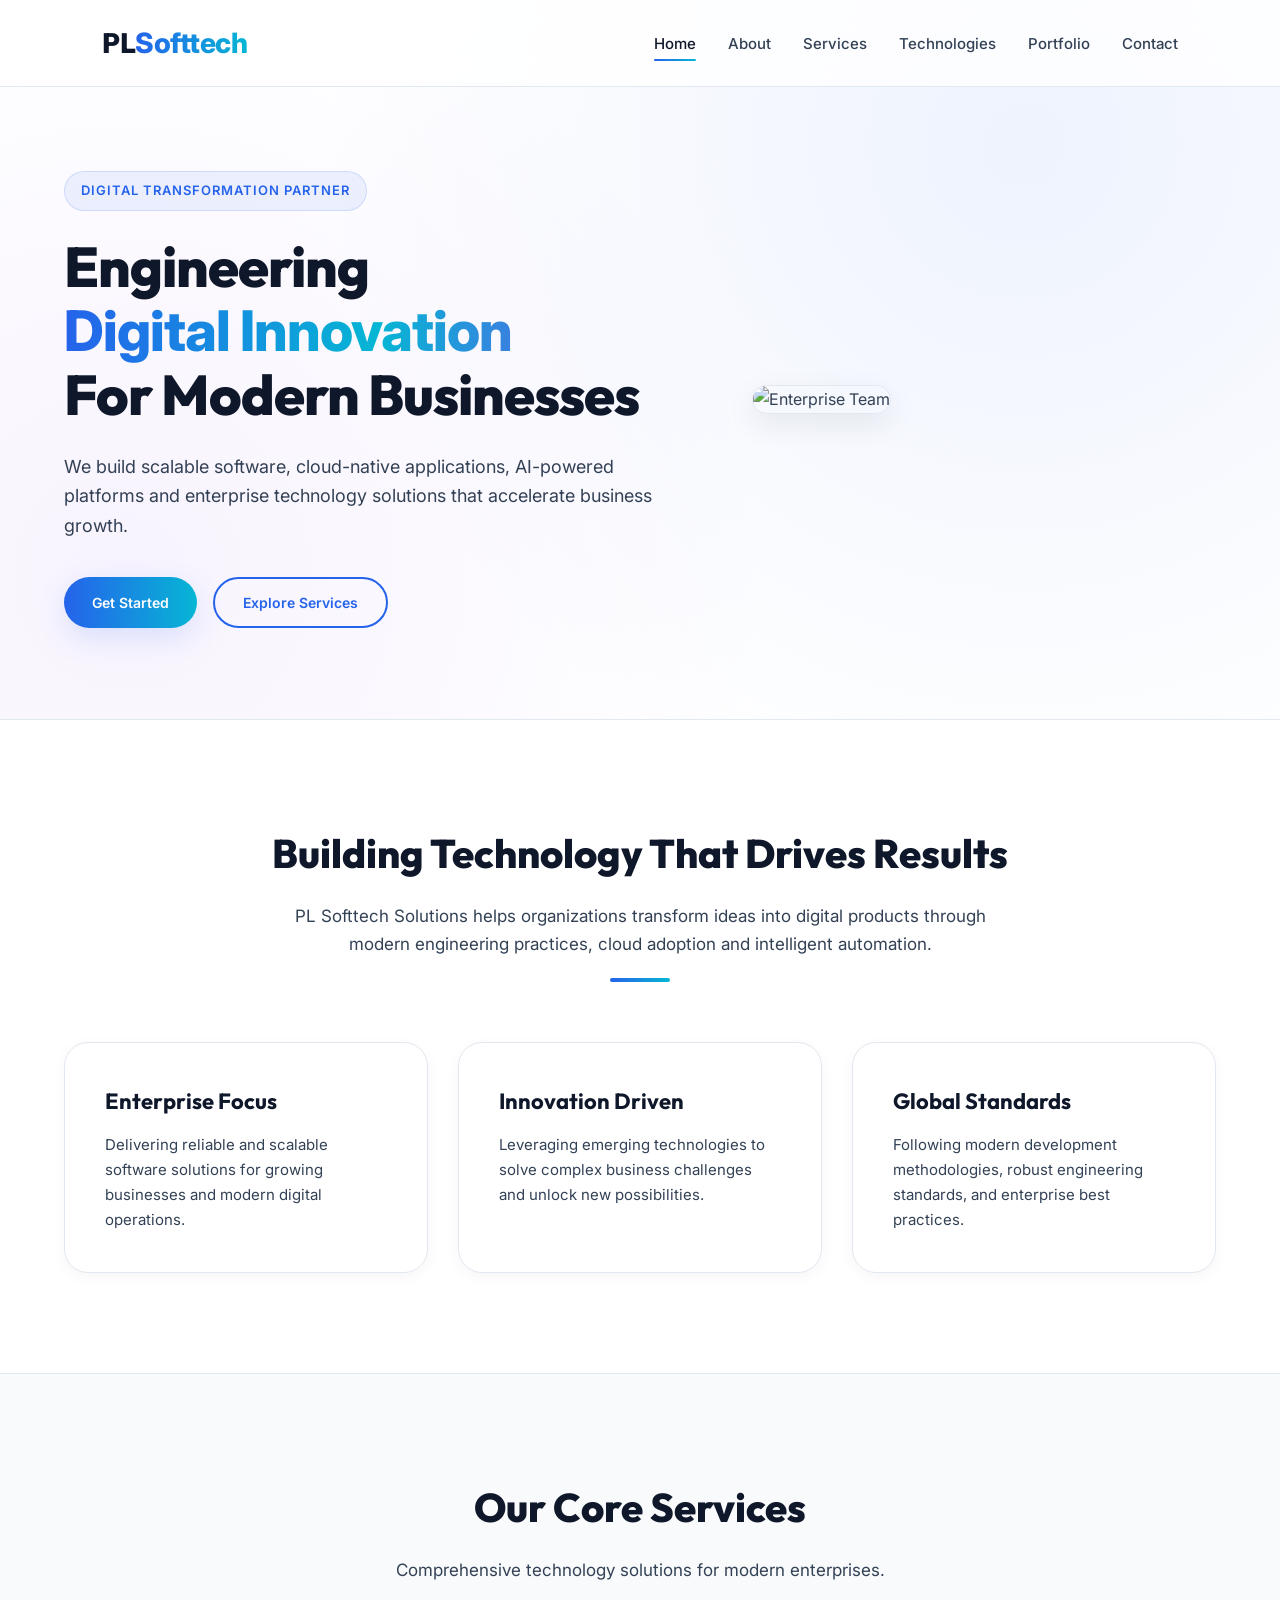
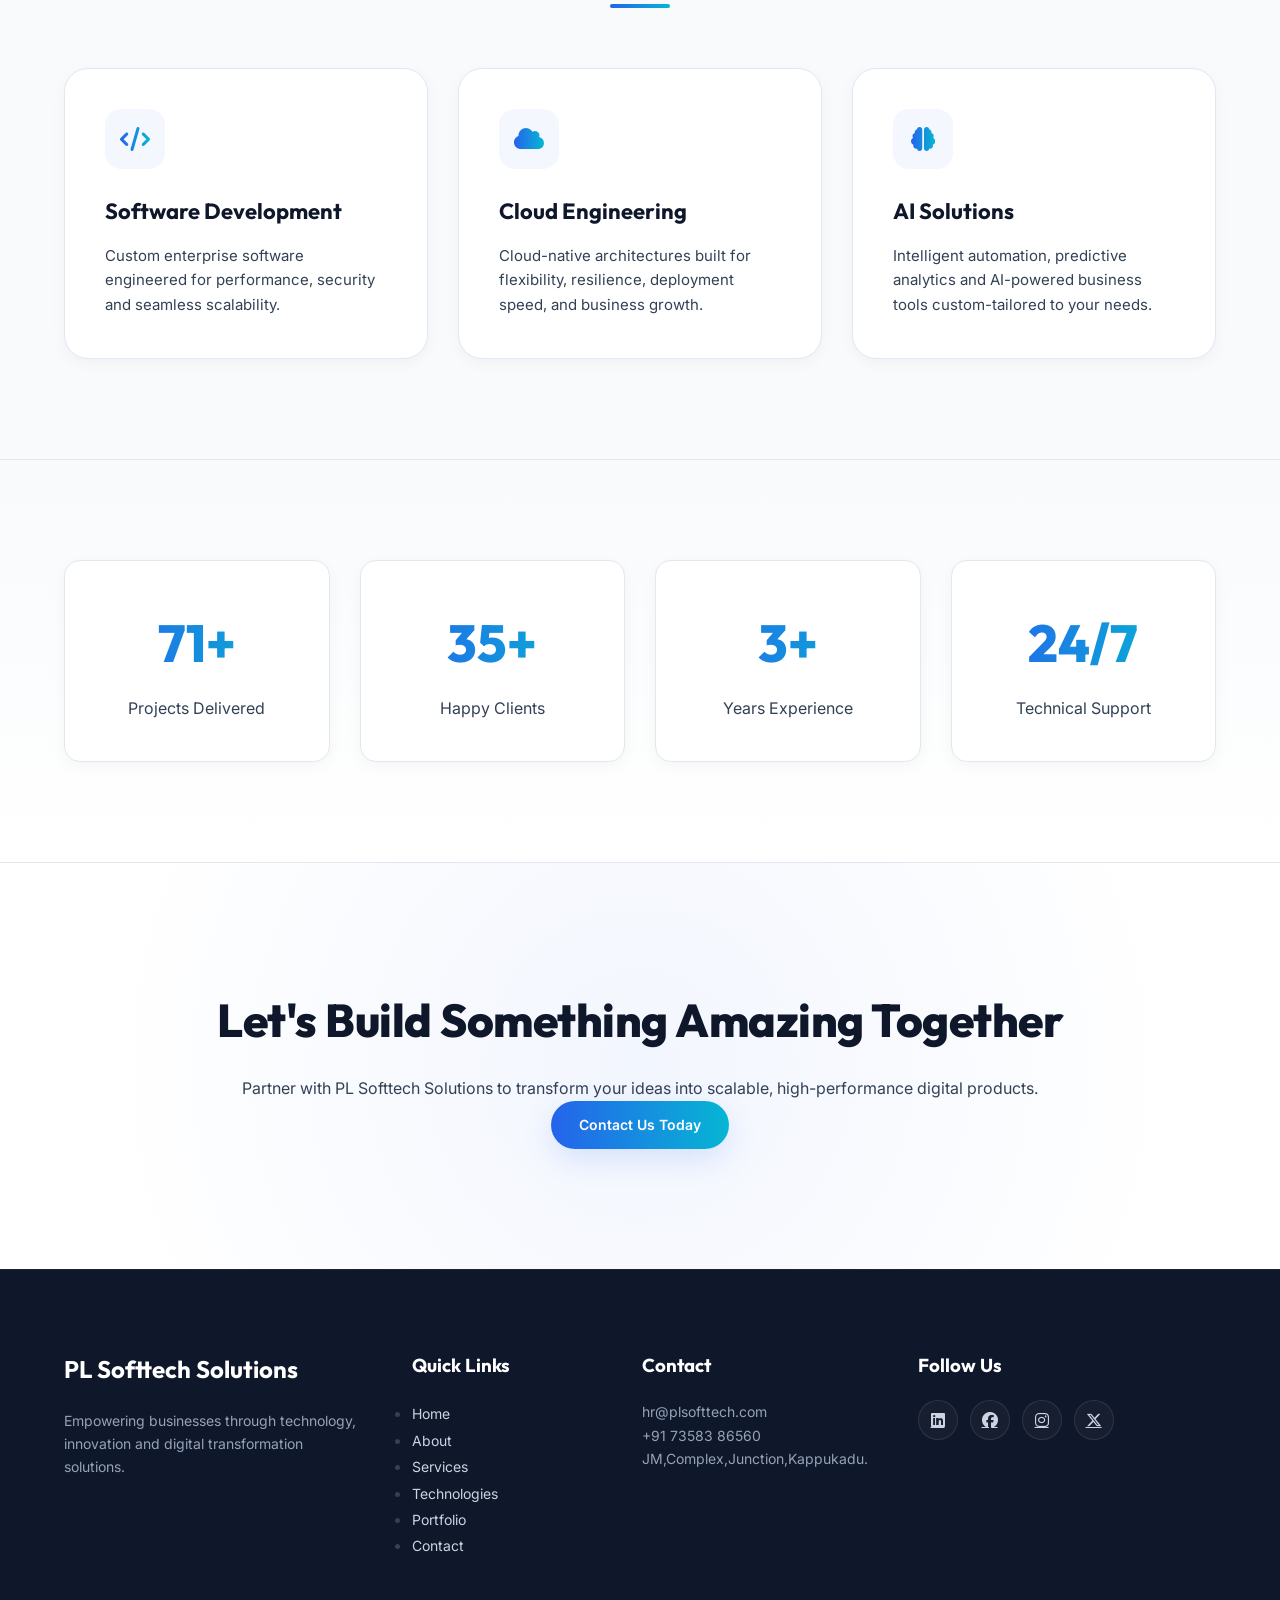
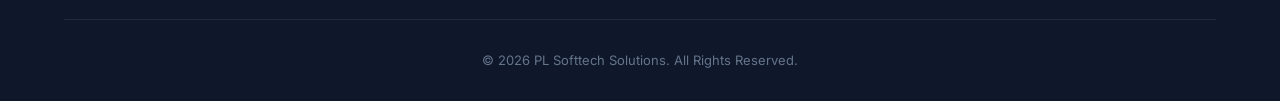
==== commit f6e89b6c: "latest" ====
--- a/index.html
+++ b/index.html
@@ -1,353 +1,238 @@
 <!DOCTYPE html>
 <html lang="en">
+<head>
+    <meta charset="UTF-8">
+    <meta name="viewport" content="width=device-width, initial-scale=1.0">
+    <title>PL Softtech Solutions | Enterprise Software Company</title>
+    <meta name="description" content="PL Softtech Solutions delivers software development, cloud engineering, AI solutions and enterprise digital transformation services.">
+    <link rel="stylesheet" href="css/style.css">
+    <link rel="stylesheet" href="https://cdnjs.cloudflare.com/ajax/libs/font-awesome/6.5.1/css/all.min.css">
+</head>
+<body>
+<!-- ======================================
+     HEADER
+====================================== -->
+<header>
+    <div class="container navbar">
+        <a href="index.html" class="logo">
+            PL<span>Softtech</span>
+        </a>
+        <nav>
+            <ul class="nav-links">
+                <li><a href="index.html" class="active">Home</a></li>
+                <li><a href="about.html">About</a></li>
+                <li><a href="services.html">Services</a></li>
+               <li><a href="technologies.html" class="active">Technologies</a></li>
+                <li><a href="portfolio.html">Portfolio</a></li>
 
-<head>
-
-<meta charset="UTF-8">
-<meta name="viewport" content="width=device-width, initial-scale=1.0">
-
-<title>PL Softtech Solutions | Software Development Company</title>
-
-<link rel="stylesheet"
-href="https://cdnjs.cloudflare.com/ajax/libs/font-awesome/6.5.1/css/all.min.css">
-
-<link rel="stylesheet" href="css/style.css">
-
-</head>
-
-<body>
-
-<!-- HEADER -->
-
-<header>
-
-<div class="logo">
-PL Softtech
-</div>
-
-<nav>
-
-<a href="index.html" class="active">Home</a>
-<a href="about.html">About</a>
-<a href="services.html">Services</a>
-<a href="technologies.html">Technologies</a>
-<a href="contact.html">Contact</a>
-
-</nav>
+                <li><a href="contact.html">Contact</a></li>
+            </ul>
+        
+        <div class="menu-toggle">
+            <i class="fas fa-bars"></i>
+        </div>
+       </div>     
 
 </header>
+<!-- ======================================
+     HERO
+====================================== -->
+<section class="hero">
+    <div class="container">
+        <div class="hero-grid">
+            <div class="hero-content reveal-left">
+                <span class="hero-badge">
+                    Digital Transformation Partner
+                </span>
+                <h1>
+                    Engineering
+                    <span>Digital Innovation</span>
+                    For Modern Businesses
+                </h1>
+                <p>
+                    We build scalable software, cloud-native applications, AI-powered platforms and enterprise technology solutions that accelerate business growth.
+                </p>
+                <div class="hero-buttons">
+                    <a href="contact.html" class="btn">
+                        Get Started
+                    </a>
+                    <a href="services.html" class="btn btn-outline">
+                        Explore Services
+                    </a>
+                </div>
+            </div>
+            <div class="reveal-right">
+                <img src="https://images.unsplash.com/photo-1552664730-d307ca884978?auto=format&fit=crop&w=1000&q=80" alt="Enterprise Team" class="hero-image">
+            </div>
+        </div>
+    </div>
+</section>
+<!-- ======================================
+     COMPANY INTRO
+====================================== -->
+<section>
+    <div class="container">
+        <div class="section-title reveal">
+            <h2>Building Technology That Drives Results</h2>
+            <p>
+                PL Softtech Solutions helps organizations transform ideas into digital products through modern engineering practices, cloud adoption and intelligent automation.
+            </p>
+            <div class="section-divider"></div>
+        </div>
+        <div class="card-grid">
+            <div class="card reveal">
+                <h3>Enterprise Focus</h3>
+                <p>
+                    Delivering reliable and scalable software solutions for growing businesses and modern digital operations.
+                </p>
+            </div>
+            <div class="card reveal">
+                <h3>Innovation Driven</h3>
+                <p>
+                    Leveraging emerging technologies to solve complex business challenges and unlock new possibilities.
+                </p>
+            </div>
+            <div class="card reveal">
+                <h3>Global Standards</h3>
+                <p>
+                    Following modern development methodologies, robust engineering standards, and enterprise best practices.
+                </p>
+            </div>
+        </div>
+    </div>
+</section>
+<!-- ======================================
+     SERVICES OVERVIEW
+====================================== -->
+<section class="light-section">
+    <div class="container">
+        <div class="section-title reveal">
+            <h2>Our Core Services</h2>
+            <p>
+                Comprehensive technology solutions for modern enterprises.
+            </p>
+            <div class="section-divider"></div>
+        </div>
+        <div class="card-grid">
+            <div class="card service-card reveal">
+                <div class="service-icon">
+                    <i class="fas fa-code"></i>
+                </div>
+                <h3>Software Development</h3>
+                <p>
+                    Custom enterprise software engineered for performance, security and seamless scalability.
+                </p>
+            </div>
+            <div class="card service-card reveal">
+                <div class="service-icon">
+                    <i class="fas fa-cloud"></i>
+                </div>
+                <h3>Cloud Engineering</h3>
+                <p>
+                    Cloud-native architectures built for flexibility, resilience, deployment speed, and business growth.
+                </p>
+            </div>
+            <div class="card service-card reveal">
+                <div class="service-icon">
+                    <i class="fas fa-brain"></i>
+                </div>
+                <h3>AI Solutions</h3>
+                <p>
+                    Intelligent automation, predictive analytics and AI-powered business tools custom-tailored to your needs.
+                </p>
+            </div>
+        </div>
+    </div>
+</section>
+<!-- =====================================
+     STATS SECTION
+===================================== -->
+<section class="stats">
+    <div class="container">
+        <div class="stats-grid">
+            <div class="stat-card reveal">
+                <h2 class="counter">100+</h2>
+                <p>Projects Delivered</p>
+            </div>
+            <div class="stat-card reveal">
+                <h2 class="counter">50+</h2>
+                <p>Happy Clients</p>
+            </div>
+            <div class="stat-card reveal">
+                <h2 class="counter">5+</h2>
+                <p>Years Experience</p>
+            </div>
+            <div class="stat-card reveal">
+                <h2>24/7</h2>
+                <p>Technical Support</p>
+            </div>
+        </div>
+    </div>
+</section>
+<!-- =====================================
+     CTA SECTION
+===================================== -->
+<section class="cta-section">
+    <div class="container">
+        <div class="cta-content reveal">
+            <h2>Let's Build Something Amazing Together</h2>
+            <p>
+                Partner with PL Softtech Solutions to transform your ideas into scalable, high-performance digital products.
+            </p>
+            <a href="contact.html" class="btn cta-btn">
+                Contact Us Today
+            </a>
+        </div>
+    </div>
+</section>
+<!-- =====================================
+     FOOTER
+===================================== -->
+<footer>
+    <div class="container footer-container">
+        <div>
+            <h2>PL Softtech Solutions</h2>
+            <p>
+                Empowering businesses through technology, innovation and digital transformation solutions.
+            </p>
+        </div>
+        <div>
+            <h3>Quick Links</h3>
+            <ul>
+                <li><a href="index.html">Home</a></li>
+                <li><a href="about.html">About</a></li>
+                <li><a href="services.html">Services</a></li>
+                <li><a href="technologies.html">Technologies</a></li>
+                <li><a href="portfolio.html">Portfolio</a></li>
+                <li><a href="contact.html">Contact</a></li>
+            </ul>
+        </div>
+        <div>
+            <h3>Contact</h3>
+            <p>hr@plsofttech.com</p>
+            <p>+91 73583 86560</p>
+            <p>JM,Complex,Junction,Kappukadu.</p>
+        </div>
+        <div>
+            <h3>Follow Us</h3>
+            <div class="social-links">
+                <a href="#"><i class="fab fa-linkedin"></i></a>
+                <a href="#"><i class="fab fa-facebook"></i></a>
+                <a href="#"><i class="fab fa-instagram"></i></a>
+                <a href="#"><i class="fab fa-x-twitter"></i></a>
+            </div>
+        </div>
+    </div>
+    <div class="container">
+        <div class="footer-bottom">
+            <p>
+                © 2026 PL Softtech Solutions. All Rights Reserved.
+            </p>
+        </div>
+    </div>
+</footer>
+<script src="js/animation.js"></script>
+</body>
+</html>
 
-<!-- HERO SECTION -->
-
-<section class="hero">
-
-<div class="hero-content">
-
-<h1>
-Building
-<span>Innovative Software</span>
-Solutions For Modern Businesses
-</h1>
-
-<p>
-
-PL Softtech Solutions delivers web development,
-software development, mobile applications,
-cloud solutions and internship programs
-that help businesses grow faster in the
-digital world.
-
-</p>
-
-<a href="contact.html" class="btn">
-Get Started
-</a>
-
-</div>
-
-</section>
-
-<!-- SERVICES PREVIEW -->
-
-<section>
-
-<div class="section-title reveal">
-
-<h2>Our Services</h2>
-
-<p>
-End-to-End Technology Solutions
-</p>
-
-</div>
-
-<div class="grid">
-
-<div class="card reveal">
-
-<i class="fas fa-code"></i>
-
-<h3>Web Development</h3>
-
-<p>
-Responsive websites and modern web applications built for performance and scalability.
-</p>
-
-</div>
-
-<div class="card reveal">
-
-<i class="fas fa-laptop-code"></i>
-
-<h3>Software Development</h3>
-
-<p>
-Custom software solutions designed to streamline business operations.
-</p>
-
-</div>
-
-<div class="card reveal">
-
-<i class="fas fa-mobile-screen"></i>
-
-<h3>Mobile Applications</h3>
-
-<p>
-Android and cross-platform mobile applications with intuitive user experiences.
-</p>
-
-</div>
-
-</div>
-
-</section>
-
-<!-- ABOUT PREVIEW -->
-
-<section style="background:white;">
-
-<div class="section-title reveal">
-
-<h2>About PL Softtech</h2>
-
-<p>
-Your Trusted Technology Partner
-</p>
-
-</div>
-
-<div class="grid">
-
-<div class="card reveal">
-
-<h3>Who We Are</h3>
-
-<p>
-
-PL Softtech Solutions is a software development company
-specializing in creating innovative digital products,
-enterprise software and web solutions.
-
-</p>
-
-</div>
-
-<div class="card reveal">
-
-<h3>Our Mission</h3>
-
-<p>
-
-To empower businesses through technology
-by delivering scalable, reliable and
-future-ready solutions.
-
-</p>
-
-</div>
-
-</div>
-
-</section>
-
-<!-- WHY CHOOSE US -->
-
-<section class="why-us">
-
-<div class="section-title reveal">
-
-<h2>Why Choose Us</h2>
-
-<p>
-Delivering Excellence Through Innovation
-</p>
-
-</div>
-
-<div class="grid">
-
-<div class="card reveal">
-
-<i class="fas fa-lightbulb"></i>
-
-<h3>Innovation</h3>
-
-<p>
-We leverage the latest technologies to create modern digital solutions.
-</p>
-
-</div>
-
-<div class="card reveal">
-
-<i class="fas fa-users"></i>
-
-<h3>Expert Team</h3>
-
-<p>
-Dedicated professionals committed to delivering quality solutions.
-</p>
-
-</div>
-
-<div class="card reveal">
-
-<i class="fas fa-headset"></i>
-
-<h3>24/7 Support</h3>
-
-<p>
-Reliable support and maintenance to keep your systems running smoothly.
-</p>
-
-</div>
-
-</div>
-
-</section>
-
-<!-- TECHNOLOGIES PREVIEW -->
-
-<section>
-
-<div class="section-title reveal">
-
-<h2>Technologies We Use</h2>
-
-<p>
-Modern Tools & Frameworks
-</p>
-
-</div>
-
-<div class="tech-grid reveal">
-
-<div class="tech-item">HTML5</div>
-<div class="tech-item">CSS3</div>
-<div class="tech-item">JavaScript</div>
-<div class="tech-item">React JS</div>
-<div class="tech-item">Python</div>
-<div class="tech-item">Django</div>
-<div class="tech-item">Node.js</div>
-<div class="tech-item">MySQL</div>
-<div class="tech-item">MongoDB</div>
-<div class="tech-item">AWS</div>
-<div class="tech-item">Docker</div>
-<div class="tech-item">GitHub</div>
-
-</div>
-
-</section>
-
-<!-- INTERNSHIP -->
-
-<section style="background:white;">
-
-<div class="section-title reveal">
-
-<h2>Internship Program</h2>
-
-<p>
-Learn From Real Industry Projects
-</p>
-
-</div>
-
-<div class="card reveal">
-
-<h3>
-Internship & Training Program
-</h3>
-
-<p>
-
-We provide practical internship opportunities
-for students and fresh graduates in
-Frontend Development,
-Python Full Stack Development,
-Web Technologies and Software Engineering.
-
-</p>
-
-<br>
-
-<a href="contact.html" class="btn">
-Apply Now
-</a>
-
-</div>
-
-</section>
-
-<!-- CONTACT CTA -->
-
-<section>
-
-<div class="section-title reveal">
-
-<h2>Let's Build Something Great Together</h2>
-
-<p>
-Transform Your Ideas Into Reality
-</p>
-
-</div>
-
-<div style="text-align:center;" class="reveal">
-
-<a href="contact.html" class="btn">
-Contact Us
-</a>
-
-</div>
-
-</section>
-
-<!-- FOOTER -->
-
-<footer>
-
-<p>
-© 2026 PL Softtech Solutions.
-All Rights Reserved.
-</p>
-
-<div class="footer-socials">
-
-<a href="#"><i class="fab fa-facebook"></i></a>
-
-<a href="#"><i class="fab fa-instagram"></i></a>
-
-<a href="#"><i class="fab fa-linkedin"></i></a>
-
-<a href="#"><i class="fab fa-github"></i></a>
-
-</div>
-
-</footer>
-
-<script src="js/animation.js"></script>
-
-</body>
-</html>+        <!-- <div class="menu-toggle"> -->
--- a/css/style.css
+++ b/css/style.css
@@ -1,373 +1,768 @@
-@import url('https://fonts.googleapis.com/css2?family=Poppins:wght@300;400;500;600;700;800&display=swap');
-
-:root{
-    --primary:#2563eb;
-    --secondary:#38bdf8;
-    --dark:#0f172a;
-    --dark-light:#1e293b;
-    --white:#ffffff;
-    --light:#f8fafc;
-    --gray:#64748b;
-    --shadow:0 10px 30px rgba(0,0,0,.08);
-}
-
-*{
-    margin:0;
-    padding:0;
-    box-sizing:border-box;
-    font-family:'Poppins',sans-serif;
-    scroll-behavior:smooth;
-}
-
-body{
-    background:var(--light);
-    color:#1e293b;
-    overflow-x:hidden;
-    line-height:1.7;
-}
-
-/* HEADER */
-
-header{
-    position:fixed;
-    top:0;
-    left:0;
-    width:100%;
-    padding:20px 8%;
-    display:flex;
-    justify-content:space-between;
-    align-items:center;
-    background:rgba(15,23,42,.95);
-    backdrop-filter:blur(12px);
-    z-index:1000;
-    transition:.4s;
-}
-
-header.scrolled{
-    box-shadow:0 10px 25px rgba(0,0,0,.15);
-}
-
-.logo{
-    font-size:30px;
-    font-weight:700;
-    color:var(--secondary);
-}
-
-nav{
-    display:flex;
-    gap:25px;
-}
-
-nav a{
-    text-decoration:none;
-    color:white;
-    font-weight:500;
-    position:relative;
-}
-
-nav a::after{
-    content:'';
-    position:absolute;
-    width:0;
-    height:2px;
-    background:var(--secondary);
-    bottom:-5px;
-    left:0;
-    transition:.4s;
-}
-
-nav a:hover::after,
-nav a.active::after{
-    width:100%;
-}
-
-/* HERO */
-
-.hero{
-    min-height:100vh;
-    display:flex;
-    align-items:center;
-    justify-content:center;
-    text-align:center;
-    padding:120px 8%;
-    background:linear-gradient(135deg,#0f172a,#1e3a8a);
-    color:white;
-}
-
-.hero-content{
-    max-width:900px;
-}
-
-.hero h1{
-    font-size:72px;
-    line-height:1.1;
-    margin-bottom:20px;
-}
-
-.hero h1 span{
-    color:var(--secondary);
-}
-
-.hero p{
-    color:#cbd5e1;
-    margin-bottom:30px;
-    font-size:18px;
-}
-
-/* BUTTON */
-
-.btn{
-    display:inline-block;
-    padding:15px 35px;
-    background:var(--secondary);
-    color:white;
-    text-decoration:none;
-    border-radius:10px;
-    transition:.4s;
-    font-weight:600;
-}
-
-.btn:hover{
-    transform:translateY(-5px);
-    box-shadow:0 15px 30px rgba(56,189,248,.3);
-}
-
-/* SECTIONS */
-
-section{
-    padding:100px 8%;
-}
-
-.section-title{
-    text-align:center;
-    margin-bottom:60px;
-}
-
-.section-title h2{
-    font-size:48px;
-    margin-bottom:10px;
-    color:var(--dark);
-}
-
-.section-title p{
-    color:var(--gray);
-}
-
-/* GRID */
-
-.grid{
-    display:grid;
-    grid-template-columns:repeat(auto-fit,minmax(280px,1fr));
-    gap:30px;
-}
-
-/* CARDS */
-
-.card{
-    background:white;
-    padding:35px;
-    border-radius:20px;
-    box-shadow:var(--shadow);
-    transition:.4s;
-    position:relative;
-    overflow:hidden;
-}
-
-.card::before{
-    content:'';
-    position:absolute;
-    top:0;
-    left:0;
-    width:100%;
-    height:4px;
-    background:linear-gradient(90deg,var(--primary),var(--secondary));
-}
-
-.card:hover{
-    transform:translateY(-10px);
-    box-shadow:0 20px 40px rgba(37,99,235,.12);
-}
-
-.card i{
-    font-size:50px;
-    color:var(--primary);
-    margin-bottom:20px;
-}
-
-.card h3{
-    margin-bottom:15px;
-}
-
-/* WHY US */
-
-.why-us{
-    background:white;
-}
-
-/* TECHNOLOGIES */
-
-.tech-grid{
-    display:flex;
-    flex-wrap:wrap;
-    justify-content:center;
-    gap:15px;
-}
-
-.tech-item{
-    padding:15px 25px;
-    background:white;
-    border-radius:10px;
-    box-shadow:var(--shadow);
-    transition:.4s;
-}
-
-.tech-item:hover{
-    background:var(--primary);
-    color:white;
-    transform:translateY(-5px);
-}
-
-/* CONTACT */
-
-.contact-box{
-    background:white;
-    padding:40px;
-    border-radius:20px;
-    box-shadow:var(--shadow);
-}
-
-.contact-box p{
-    margin-bottom:15px;
-}
-
-.contact-box a{
-    text-decoration:none;
-    color:var(--dark);
-}
-
-/* FOOTER */
-
-footer{
-    background:var(--dark);
-    color:white;
-    text-align:center;
-    padding:40px 8%;
-}
-
-.footer-socials{
-    margin-top:20px;
-}
-
-.footer-socials a{
-    color:white;
-    margin:0 10px;
-    font-size:22px;
-    transition:.4s;
-}
-
-.footer-socials a:hover{
-    color:var(--secondary);
-}
-
-/* REVEAL ANIMATION */
-
-.reveal{
-    opacity:0;
-    transform:translateY(80px);
-    transition:1s;
-}
-
-.reveal.active{
-    opacity:1;
-    transform:translateY(0);
-}
-
-/* MOBILE */
-
-@media(max-width:900px){
-
-    header{
-        flex-direction:column;
-        gap:15px;
+/* ==========================================================================
+   PL SOFTTECH SOLUTIONS - PREMIUM STYLE SHEET (CLEAN WHITE THEME)
+   ========================================================================== */
+
+@import url('https://fonts.googleapis.com/css2?family=Inter:wght@300;400;500;600;700&family=Outfit:wght@400;500;600;700;800;900&display=swap');
+
+:root {
+    --bg-white: #ffffff;
+    --bg-card: #ffffff;
+    --bg-card-hover: #ffffff;
+    --bg-light-sec: #f8fafc;
+    --bg-footer: #0f172a;        /* Elegant dark slate footer for contrast */
+    
+    --primary: #2563eb;          /* Electric Blue */
+    --secondary: #06b6d4;        /* Cyan */
+    --accent: #7c3aed;           /* Purple */
+    
+    --text-primary: #0f172a;     /* Slate 900 */
+    --text-secondary: #334155;   /* Slate 700 */
+    --text-muted: #64748b;       /* Slate 500 */
+    
+    --border: #e2e8f0;           /* Slate 200 */
+    --border-hover: rgba(37, 99, 235, 0.3);
+    
+    --font-heading: 'Outfit', sans-serif;
+    --font-body: 'Inter', sans-serif;
+    
+    --shadow-sm: 0 4px 15px rgba(15, 23, 42, 0.04);
+    --shadow-md: 0 10px 30px rgba(15, 23, 42, 0.08);
+    --shadow-lg: 0 20px 40px rgba(15, 23, 42, 0.12);
+    --shadow-glow: 0 10px 30px rgba(37, 99, 235, 0.15);
+    
+    --transition-fast: 0.2s ease;
+    --transition: 0.4s cubic-bezier(0.16, 1, 0.3, 1);
+    --border-radius-lg: 24px;
+    --border-radius-md: 16px;
+    --border-radius-sm: 8px;
+}
+
+* {
+    margin: 0;
+    padding: 0;
+    box-sizing: border-box;
+    font-family: var(--font-body);
+}
+
+html {
+    scroll-behavior: smooth;
+    overflow-x: hidden;
+    background-color: var(--bg-white);
+}
+
+body {
+    background: var(--bg-white);
+    color: var(--text-secondary);
+    overflow-x: hidden;
+    line-height: 1.65;
+    font-size: 16px;
+    -webkit-font-smoothing: antialiased;
+}
+
+body.fade-in {
+    animation: pageLoadFade 0.6s forwards;
+}
+
+@keyframes pageLoadFade {
+    from { opacity: 0; }
+    to { opacity: 1; }
+}
+
+::-webkit-scrollbar {
+    width: 8px;
+}
+
+::-webkit-scrollbar-track {
+    background: var(--bg-light-sec);
+}
+
+::-webkit-scrollbar-thumb {
+    background: linear-gradient(180deg, var(--primary), var(--secondary));
+    border-radius: 10px;
+}
+
+::-webkit-scrollbar-thumb:hover {
+    background: linear-gradient(180deg, var(--secondary), var(--accent));
+}
+
+.container {
+    width: 90%;
+    max-width: 1280px;
+    margin: 0 auto;
+}
+
+/* Header & Nav */
+header {
+    position: fixed;
+    top: 0;
+    left: 0;
+    width: 100%;
+    padding: 20px 8%;
+    display: flex;
+    justify-content: space-between;
+    align-items: center;
+    background: rgba(255, 255, 255, 0.8);
+    backdrop-filter: blur(20px);
+    -webkit-backdrop-filter: blur(20px);
+    border-bottom: 1px solid var(--border);
+    z-index: 1000;
+    transition: var(--transition);
+}
+
+header.scrolled {
+    padding: 14px 8%;
+    background: rgba(255, 255, 255, 0.95);
+    border-bottom: 1px solid rgba(37, 99, 235, 0.15);
+    box-shadow: var(--shadow-sm);
+}
+
+.logo {
+    font-family: var(--font-heading);
+    font-size: 28px;
+    font-weight: 800;
+    color: var(--text-primary);
+    text-decoration: none;
+    letter-spacing: -0.5px;
+}
+
+.logo span {
+    background: linear-gradient(90deg, var(--primary), var(--secondary));
+    -webkit-background-clip: text;
+    -webkit-text-fill-color: transparent;
+}
+
+.navbar {
+    display: flex;
+    align-items: center;
+    justify-content: space-between;
+    width: 100%;
+}
+
+nav .nav-links {
+    display: flex;
+    gap: 32px;
+    list-style: none;
+}
+
+nav .nav-links a {
+    text-decoration: none;
+    color: var(--text-secondary);
+    font-weight: 500;
+    font-size: 15px;
+    position: relative;
+    padding: 8px 0;
+    transition: var(--transition-fast);
+}
+
+nav .nav-links a:hover,
+nav .nav-links a.active {
+    color: var(--text-primary);
+}
+
+nav .nav-links a::after {
+    content: '';
+    position: absolute;
+    bottom: 0;
+    left: 0;
+    width: 0;
+    height: 2px;
+    background: linear-gradient(90deg, var(--primary), var(--secondary));
+    transition: var(--transition);
+    border-radius: 4px;
+}
+
+nav .nav-links a:hover::after,
+nav .nav-links a.active::after {
+    width: 100%;
+}
+
+.menu-toggle {
+    display: none;
+    font-size: 22px;
+    color: var(--text-primary);
+    cursor: pointer;
+}
+
+/* Actions */
+.btn {
+    display: inline-flex;
+    align-items: center;
+    justify-content: center;
+    padding: 12px 28px;
+    border: none;
+    border-radius: 50px;
+    background: linear-gradient(90deg, var(--primary), var(--secondary));
+    color: #ffffff;
+    text-decoration: none;
+    font-weight: 600;
+    font-size: 14px;
+    cursor: pointer;
+    transition: var(--transition);
+    position: relative;
+    overflow: hidden;
+    z-index: 1;
+    box-shadow: var(--shadow-glow);
+}
+
+.btn::before {
+    content: '';
+    position: absolute;
+    top: 0;
+    left: 0;
+    width: 100%;
+    height: 100%;
+    background: linear-gradient(90deg, var(--accent), var(--primary));
+    z-index: -1;
+    opacity: 0;
+    transition: var(--transition);
+}
+
+.btn:hover::before {
+    opacity: 1;
+}
+
+.btn:hover {
+    transform: translateY(-3px);
+    box-shadow: 0 12px 24px rgba(37, 99, 235, 0.3);
+}
+
+.btn-outline {
+    background: transparent;
+    border: 2px solid var(--primary);
+    box-shadow: none;
+    color: var(--primary);
+}
+
+.btn-outline:hover {
+    background: var(--primary);
+    color: white;
+    border-color: var(--primary);
+    box-shadow: var(--shadow-glow);
+}
+
+.ripple {
+    position: absolute;
+    background: rgba(255, 255, 255, 0.4);
+    border-radius: 50%;
+    transform: scale(0);
+    animation: rippleEffect 0.6s linear;
+    pointer-events: none;
+}
+
+@keyframes rippleEffect {
+    to {
+        transform: scale(4);
+        opacity: 0;
     }
-
-    nav{
-        flex-wrap:wrap;
-        justify-content:center;
+}
+
+/* Heroes */
+.hero {
+    background: radial-gradient(circle at 80% 20%, rgba(37, 99, 235, 0.08) 0%, rgba(255, 255, 255, 0) 60%),
+                radial-gradient(circle at 10% 80%, rgba(124, 58, 237, 0.06) 0%, rgba(255, 255, 255, 0) 50%);
+    min-height: 80vh;
+    display: flex;
+    align-items: center;
+    padding: 150px 0 70px 0;
+    position: relative;
+    overflow: hidden;
+}
+
+.hero-grid {
+    display: grid;
+    grid-template-columns: 1.15fr 0.85fr;
+    gap: 60px;
+    align-items: center;
+}
+
+.hero-content h1 {
+    font-family: var(--font-heading);
+    font-size: 56px;
+    font-weight: 800;
+    line-height: 1.15;
+    color: var(--text-primary);
+    margin-bottom: 24px;
+    letter-spacing: -1px;
+}
+
+.hero-content h1 span {
+    background: linear-gradient(90deg, var(--primary) 0%, var(--secondary) 50%, var(--accent) 100%);
+    -webkit-background-clip: text;
+    -webkit-text-fill-color: transparent;
+    display: block;
+}
+
+.hero-content p {
+    font-size: 18px;
+    color: var(--text-secondary);
+    margin-bottom: 36px;
+}
+
+.hero-badge {
+    display: inline-block;
+    padding: 8px 16px;
+    border-radius: 50px;
+    background: rgba(37, 99, 235, 0.08);
+    border: 1px solid rgba(37, 99, 235, 0.15);
+    color: var(--primary);
+    font-size: 13px;
+    font-weight: 600;
+    text-transform: uppercase;
+    letter-spacing: 1px;
+    margin-bottom: 24px;
+}
+
+.hero-buttons {
+    display: flex;
+    gap: 16px;
+    flex-wrap: wrap;
+}
+
+.hero-image {
+    width: 100%;
+    border-radius: var(--border-radius-lg);
+    border: 1px solid var(--border);
+    box-shadow: var(--shadow-md);
+    transition: var(--transition);
+}
+
+.hero-image:hover {
+    transform: scale(1.02);
+    border-color: var(--border-hover);
+    box-shadow: var(--shadow-glow);
+}
+
+/* Sections */
+section {
+    padding: 100px 0;
+    border-bottom: 1px solid var(--border);
+}
+
+.light-section {
+    background-color: var(--bg-light-sec);
+}
+
+.section-title {
+    text-align: center;
+    max-width: 750px;
+    margin: 0 auto 60px auto;
+}
+
+.section-title h2 {
+    font-family: var(--font-heading);
+    font-size: 40px;
+    font-weight: 800;
+    color: var(--text-primary);
+    margin-bottom: 16px;
+}
+
+.section-title p {
+    color: var(--text-secondary);
+    font-size: 17px;
+}
+
+.section-divider {
+    width: 60px;
+    height: 4px;
+    background: linear-gradient(90deg, var(--primary), var(--secondary));
+    margin: 20px auto 0 auto;
+    border-radius: 4px;
+}
+
+/* Cards & Grids */
+.card-grid {
+    display: grid;
+    grid-template-columns: repeat(auto-fit, minmax(320px, 1fr));
+    gap: 30px;
+}
+
+.card {
+    background: var(--bg-card);
+    border: 1px solid var(--border);
+    border-radius: var(--border-radius-lg);
+    padding: 40px;
+    transition: var(--transition);
+    position: relative;
+    overflow: hidden;
+    box-shadow: var(--shadow-sm);
+}
+
+.card::before {
+    content: '';
+    position: absolute;
+    top: 0;
+    left: 0;
+    width: 100%;
+    height: 100%;
+    background: radial-gradient(800px circle at var(--mouse-x, 0) var(--mouse-y, 0), rgba(37, 99, 235, 0.04), transparent 40%);
+    pointer-events: none;
+    opacity: 0;
+    transition: opacity var(--transition-fast);
+}
+
+.card:hover::before {
+    opacity: 1;
+}
+
+.card:hover {
+    transform: translateY(-8px);
+    border-color: rgba(37, 99, 235, 0.25);
+    box-shadow: var(--shadow-md);
+}
+
+.card h3 {
+    font-family: var(--font-heading);
+    font-size: 22px;
+    font-weight: 700;
+    color: var(--text-primary);
+    margin-bottom: 14px;
+}
+
+.card p {
+    color: var(--text-secondary);
+    font-size: 15px;
+}
+
+.service-icon {
+    width: 60px;
+    height: 60px;
+    background: rgba(37, 99, 235, 0.05);
+    border-radius: var(--border-radius-md);
+    display: flex;
+    align-items: center;
+    justify-content: center;
+    margin-bottom: 24px;
+    transition: var(--transition);
+}
+
+.service-icon i {
+    font-size: 24px;
+    background: linear-gradient(90deg, var(--primary), var(--secondary));
+    -webkit-background-clip: text;
+    -webkit-text-fill-color: transparent;
+}
+
+.card:hover .service-icon {
+    background: rgba(37, 99, 235, 0.12);
+    transform: scale(1.05);
+}
+
+.project-image {
+    width: 100%;
+    height: 280px;
+    object-fit: cover;
+    border-radius: var(--border-radius-md);
+    border: 1px solid var(--border);
+    margin-bottom: 24px;
+    transition: var(--transition);
+}
+
+.card:hover .project-image {
+    border-color: var(--border-hover);
+    transform: scale(1.02);
+}
+
+/* Statistics */
+.stats {
+    background: linear-gradient(180deg, var(--bg-light-sec), var(--bg-white));
+}
+
+.stats-grid {
+    display: grid;
+    grid-template-columns: repeat(auto-fit, minmax(220px, 1fr));
+    gap: 30px;
+}
+
+.stat-card {
+    background: var(--bg-card);
+    border: 1px solid var(--border);
+    border-radius: var(--border-radius-md);
+    padding: 40px 30px;
+    text-align: center;
+    box-shadow: var(--shadow-sm);
+    transition: var(--transition);
+}
+
+.stat-card:hover {
+    transform: translateY(-5px);
+    border-color: rgba(6, 182, 212, 0.25);
+    box-shadow: var(--shadow-md);
+}
+
+.stat-card h2 {
+    font-family: var(--font-heading);
+    font-size: 52px;
+    font-weight: 800;
+    margin-bottom: 8px;
+    background: linear-gradient(90deg, var(--primary), var(--secondary));
+    -webkit-background-clip: text;
+    -webkit-text-fill-color: transparent;
+}
+
+/* Timeline */
+.timeline {
+    position: relative;
+    max-width: 900px;
+    margin: 40px auto 0 auto;
+}
+
+.timeline::before {
+    content: '';
+    position: absolute;
+    left: 30px;
+    top: 0;
+    width: 2px;
+    height: 100%;
+    background: linear-gradient(180deg, var(--primary) 0%, var(--secondary) 50%, var(--accent) 100%);
+    border-radius: 4px;
+}
+
+.timeline-item {
+    position: relative;
+    padding-left: 80px;
+    margin-bottom: 50px;
+}
+
+.timeline-item::before {
+    content: '';
+    position: absolute;
+    left: 21px;
+    top: 35px;
+    width: 20px;
+    height: 20px;
+    border-radius: 50%;
+    background: var(--bg-white);
+    border: 4px solid var(--primary);
+    box-shadow: 0 0 10px rgba(37, 99, 235, 0.3);
+    z-index: 1;
+    transition: var(--transition);
+}
+
+.timeline-item:hover::before {
+    border-color: var(--secondary);
+    box-shadow: 0 0 15px rgba(6, 182, 212, 0.5);
+    transform: scale(1.15);
+}
+
+.timeline-item h3 {
+    font-family: var(--font-heading);
+    font-size: 26px;
+    font-weight: 800;
+    color: var(--primary);
+    margin-bottom: 12px;
+}
+
+.tech-badges {
+    display: flex;
+    flex-wrap: wrap;
+    gap: 12px;
+    justify-content: center;
+    margin-top: 20px;
+}
+
+.tech-badges span {
+    padding: 10px 24px;
+    background: var(--bg-card);
+    border: 1px solid var(--border);
+    border-radius: 50px;
+    font-size: 14px;
+    font-weight: 600;
+    color: var(--text-secondary);
+    box-shadow: var(--shadow-sm);
+    transition: var(--transition-fast);
+}
+
+.tech-badges span:hover {
+    color: var(--primary);
+    border-color: var(--primary);
+    box-shadow: var(--shadow-glow);
+    transform: translateY(-2px);
+}
+
+/* Contact */
+.contact-form {
+    max-width: 750px;
+    margin: 0 auto;
+    background: var(--bg-card);
+    border: 1px solid var(--border);
+    border-radius: var(--border-radius-lg);
+    padding: 40px;
+    box-shadow: var(--shadow-sm);
+}
+
+.contact-form .form-row {
+    display: grid;
+    grid-template-columns: 1fr 1fr;
+    gap: 20px;
+    margin-bottom: 20px;
+}
+
+.contact-form input,
+.contact-form textarea {
+    width: 100%;
+    padding: 16px 20px;
+    background: var(--bg-light-sec);
+    border: 1px solid var(--border);
+    border-radius: var(--border-radius-md);
+    color: var(--text-primary);
+    font-size: 15px;
+    outline: none;
+    transition: var(--transition-fast);
+}
+
+.contact-form input:focus,
+.contact-form textarea:focus {
+    background: var(--bg-white);
+    border-color: var(--primary);
+    box-shadow: 0 0 15px rgba(37, 99, 235, 0.1);
+}
+
+.map-container {
+    width: 100%;
+    margin-top: 40px;
+    border-radius: var(--border-radius-lg);
+    border: 1px solid var(--border);
+    overflow: hidden;
+    box-shadow: var(--shadow-sm);
+}
+
+/* CTA */
+.cta-section {
+    background: radial-gradient(circle at 50% 50%, rgba(37, 99, 235, 0.06) 0%, rgba(255, 255, 255, 0) 80%);
+    text-align: center;
+    padding: 120px 0;
+    border-bottom: none;
+}
+
+.cta-content h2 {
+    font-family: var(--font-heading);
+    font-size: 46px;
+    font-weight: 800;
+    color: var(--text-primary);
+    margin-bottom: 16px;
+    letter-spacing: -0.5px;
+}
+
+/* Footer */
+footer {
+    background: var(--bg-footer);
+    padding: 80px 0 30px 0;
+    border-top: 1px solid rgba(255, 255, 255, 0.05);
+}
+
+.footer-container {
+    display: grid;
+    grid-template-columns: 1.25fr 0.75fr 0.75fr 1.25fr;
+    gap: 50px;
+    margin-bottom: 60px;
+}
+
+.footer-container h2,
+.footer-container h3 {
+    font-family: var(--font-heading);
+    color: #ffffff;
+    margin-bottom: 20px;
+}
+
+.footer-container p {
+    color: #94a3b8;
+    font-size: 14px;
+}
+
+.footer-container ul li a {
+    text-decoration: none;
+    color: #cbd5e1;
+    font-size: 14px;
+    transition: var(--transition-fast);
+}
+
+.footer-container ul li a:hover {
+    color: var(--secondary);
+    padding-left: 4px;
+}
+
+.social-links {
+    display: flex;
+    gap: 12px;
+}
+
+.social-links a {
+    width: 40px;
+    height: 40px;
+    border-radius: 50%;
+    background: rgba(255, 255, 255, 0.03);
+    border: 1px solid rgba(255, 255, 255, 0.1);
+    display: flex;
+    align-items: center;
+    justify-content: center;
+    color: #cbd5e1;
+    transition: var(--transition-fast);
+}
+
+.social-links a:hover {
+    background: var(--primary);
+    color: #ffffff;
+    transform: translateY(-3px);
+}
+
+.footer-bottom {
+    text-align: center;
+    padding-top: 30px;
+    border-top: 1px solid rgba(255, 255, 255, 0.08);
+}
+
+.footer-bottom p {
+    font-size: 13px;
+    color: #64748b;
+}
+
+/* Animations */
+.reveal, .reveal-left, .reveal-right {
+    opacity: 0;
+    transition: all 0.8s cubic-bezier(0.16, 1, 0.3, 1);
+}
+
+.reveal { transform: translateY(30px); }
+.reveal-left { transform: translateX(-40px); }
+.reveal-right { transform: translateX(40px); }
+
+.reveal.active,
+.reveal-left.active,
+.reveal-right.active {
+    opacity: 1;
+    transform: translate(0, 0);
+}
+
+@media (max-width: 1024px) {
+    header { padding: 20px 5%; }
+    .hero-grid { grid-template-columns: 1fr; gap: 40px; text-align: center; }
+    .hero-content { display: flex; flex-direction: column; align-items: center; }
+    .hero-buttons { justify-content: center; }
+    .footer-container { grid-template-columns: 1fr 1fr; }
+}
+
+@media (max-width: 768px) {
+    .menu-toggle { display: block; z-index: 1001; }
+    nav .nav-links {
+        position: fixed;
+        top: 0;
+        right: -100%;
+        width: 75%;
+        height: 100vh;
+        background: rgba(255, 255, 255, 0.98);
+        backdrop-filter: blur(25px);
+        display: flex;
+        flex-direction: column;
+        justify-content: center;
+        align-items: center;
+        gap: 32px;
+        transition: var(--transition);
+        border-left: 1px solid var(--border);
+        box-shadow: var(--shadow-lg);
     }
-
-    .hero h1{
-        font-size:42px;
-    }
-
-    .section-title h2{
-        font-size:34px;
-    }
-}
-
-/* PAGE LOAD */
-
-body{
-    opacity:1;
-}
-
-/* FLOATING CARDS */
-
-@keyframes floatAnimation{
-
-    0%{
-        transform:translateY(0px);
-    }
-
-    50%{
-        transform:translateY(-8px);
-    }
-
-    100%{
-        transform:translateY(0px);
-    }
-
-}
-
-/* RIPPLE BUTTON */
-
-.btn{
-    position:relative;
-    overflow:hidden;
-}
-
-.ripple{
-
-    position:absolute;
-
-    width:20px;
-    height:20px;
-
-    background:
-    rgba(255,255,255,.6);
-
-    border-radius:50%;
-
-    transform:
-    translate(-50%,-50%);
-
-    animation:
-    rippleEffect .6s linear;
-
-}
-
-@keyframes rippleEffect{
-
-    from{
-        width:0;
-        height:0;
-        opacity:1;
-    }
-
-    to{
-        width:300px;
-        height:300px;
-        opacity:0;
-    }
-
-}+    nav .nav-links.active { right: 0; }
+    .hero-content h1 { font-size: 40px; }
+    .contact-form .form-row { grid-template-columns: 1fr; }
+    .footer-container { grid-template-columns: 1fr; }
+}
+
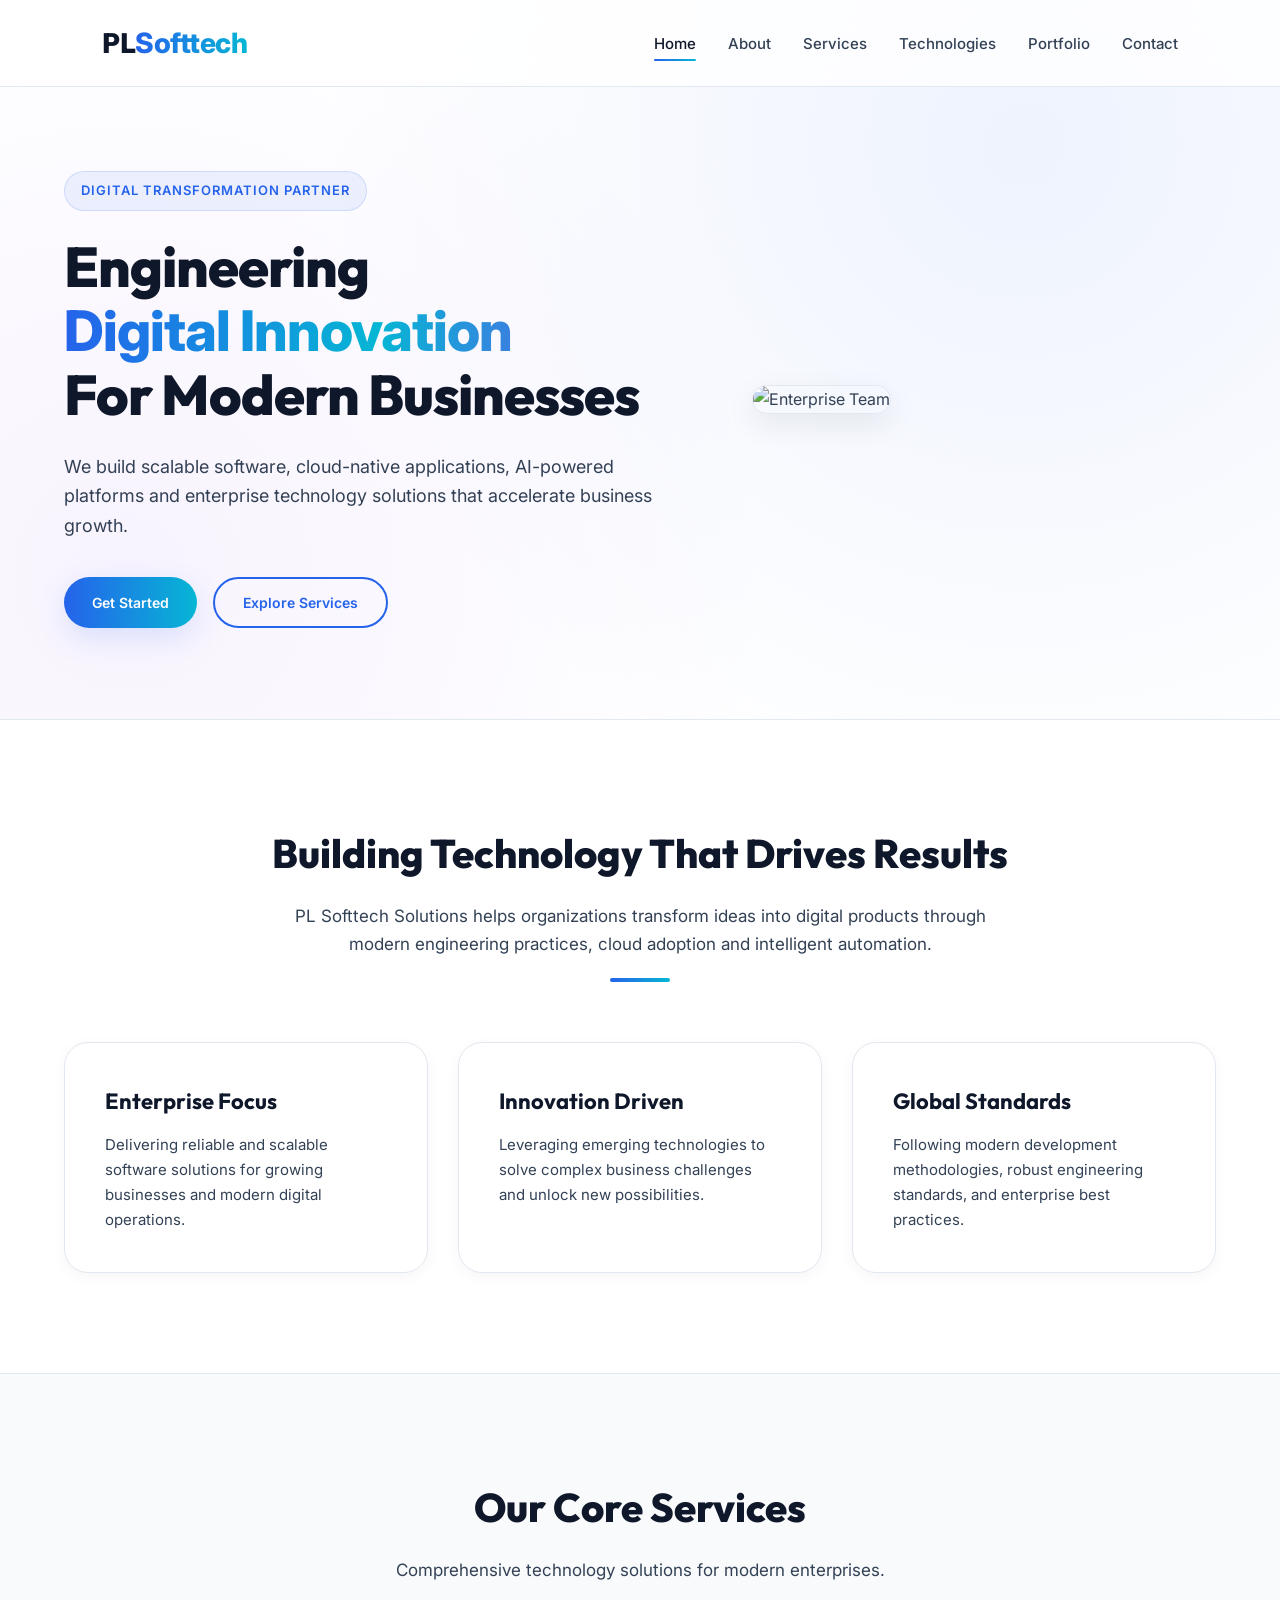
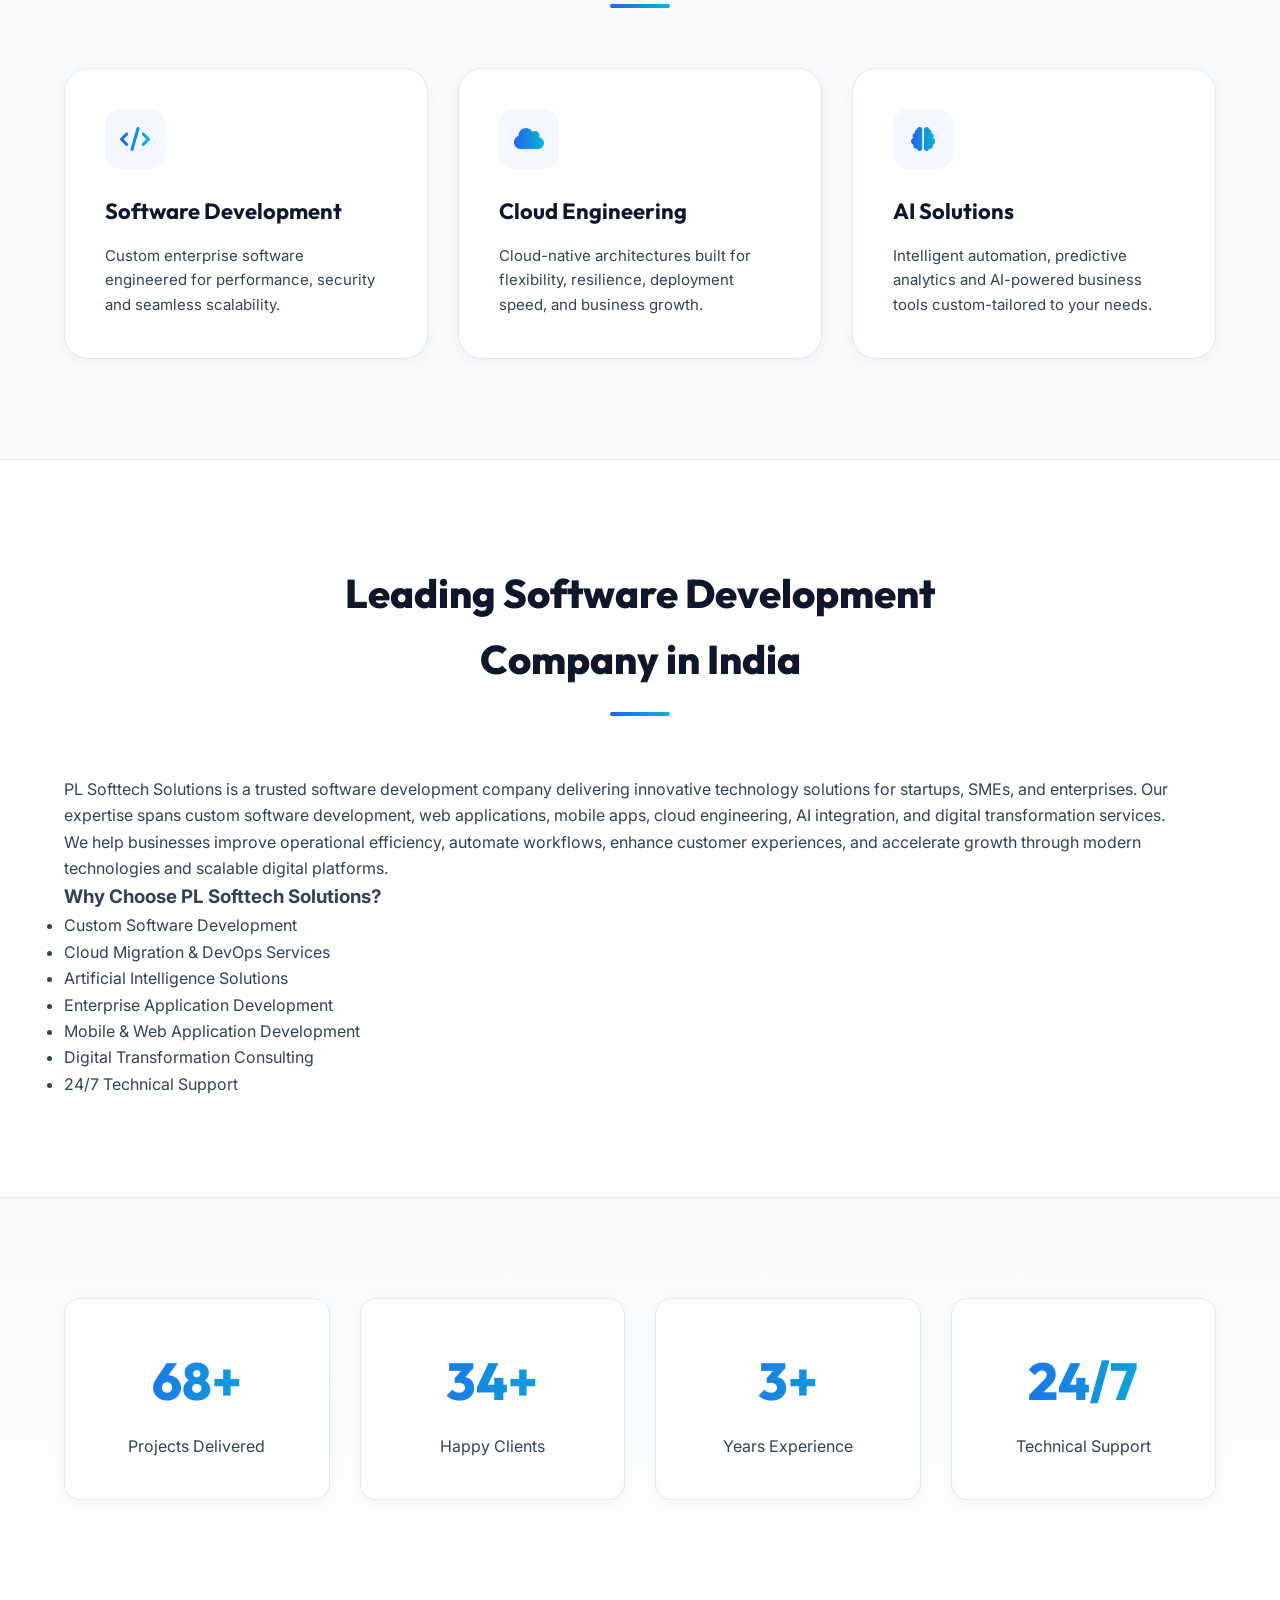
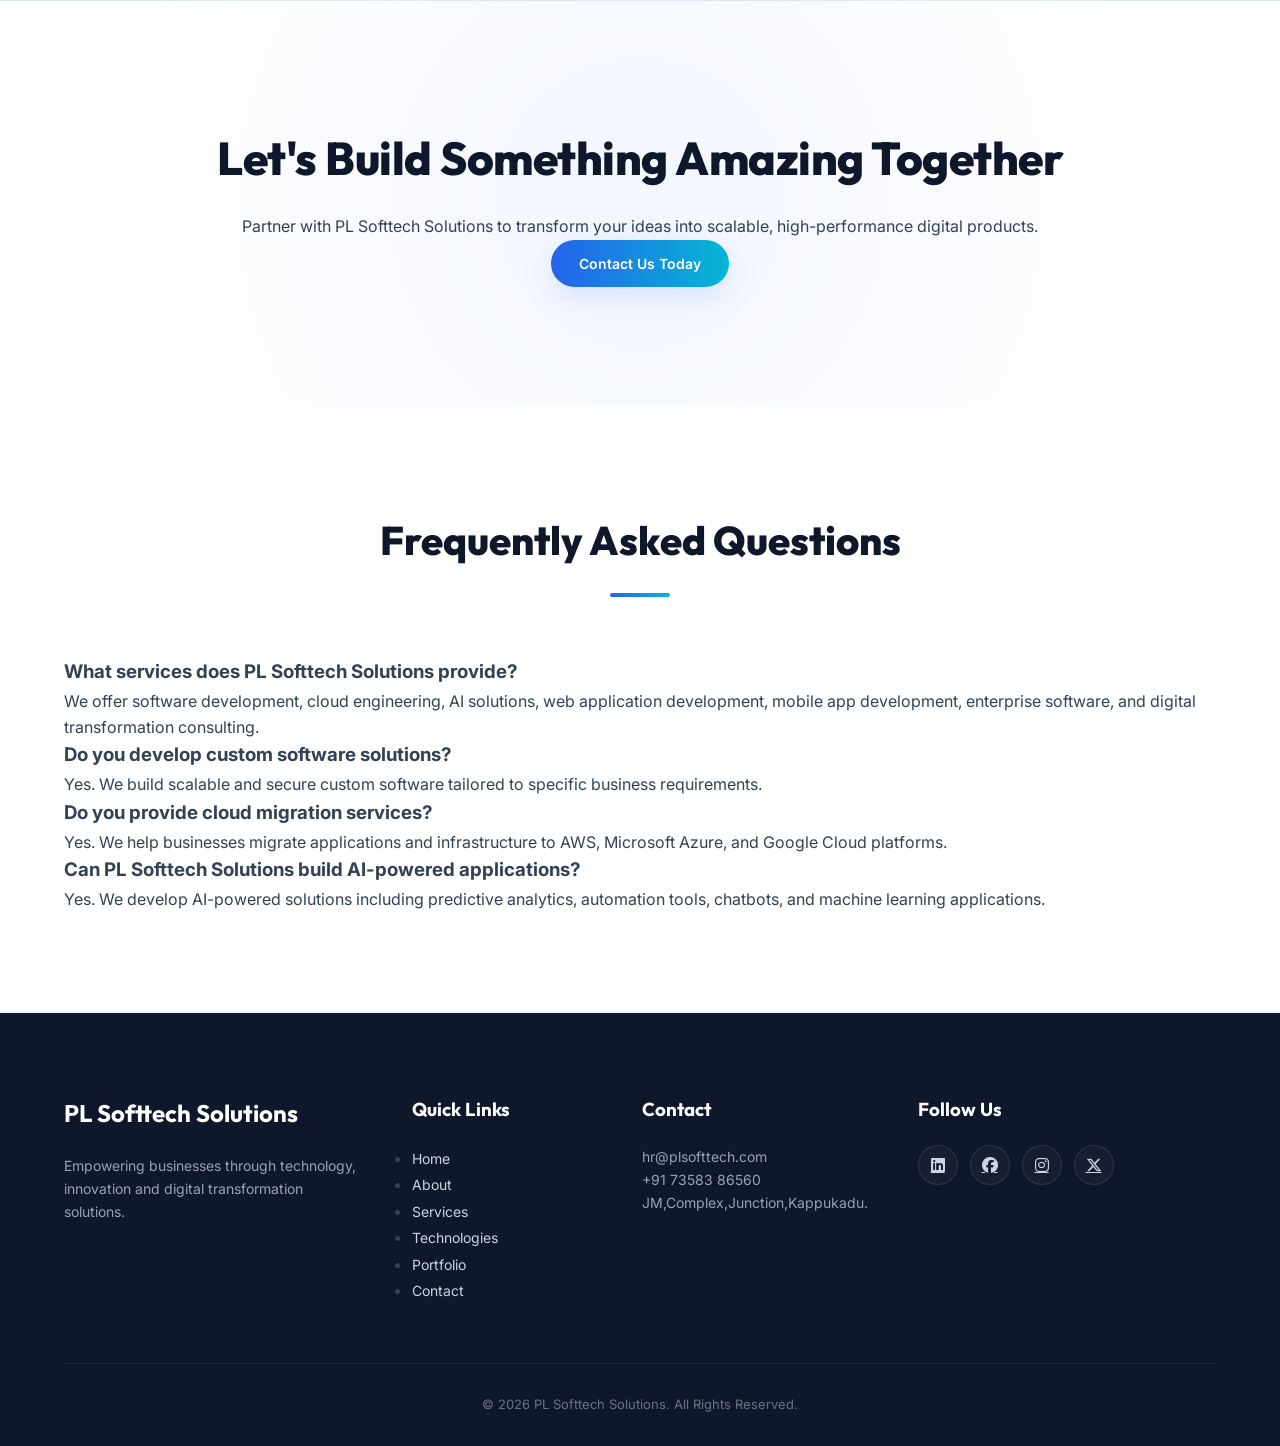
==== commit b7dc6a48: "updated SEO" ====
--- a/index.html
+++ b/index.html
@@ -1,238 +1,383 @@
 <!DOCTYPE html>
 <html lang="en">
+
 <head>
     <meta charset="UTF-8">
     <meta name="viewport" content="width=device-width, initial-scale=1.0">
     <title>PL Softtech Solutions | Enterprise Software Company</title>
-    <meta name="description" content="PL Softtech Solutions delivers software development, cloud engineering, AI solutions and enterprise digital transformation services.">
+    <meta name="description"
+        content="PL Softtech Solutions delivers software development, cloud engineering, AI solutions and enterprise digital transformation services.">
     <link rel="stylesheet" href="css/style.css">
     <link rel="stylesheet" href="https://cdnjs.cloudflare.com/ajax/libs/font-awesome/6.5.1/css/all.min.css">
+
+    <!-- Primary SEO -->
+    <title>PL Softtech Solutions | Software Development, Cloud & AI Solutions Company</title>
+
+    <meta name="description"
+        content="PL Softtech Solutions provides software development, cloud engineering, AI solutions, web application development, digital transformation, and enterprise technology services for businesses worldwide.">
+
+    <meta name="keywords"
+        content="software development company, cloud engineering services, AI solutions company, enterprise software development, digital transformation services, web development company, custom software solutions, IT consulting, cloud migration, AI automation">
+
+    <meta name="author" content="PL Softtech Solutions">
+    <meta name="robots" content="index, follow">
+    <meta name="language" content="English">
+    <meta name="revisit-after" content="7 days">
+
+    <!-- Canonical URL -->
+    <link rel="canonical" href="https://www.plsofttech.com/">
+
+    <!-- Open Graph -->
+    <meta property="og:type" content="website">
+    <meta property="og:title" content="PL Softtech Solutions | Digital Transformation & Software Development">
+    <meta property="og:description"
+        content="Enterprise software development, cloud engineering, AI solutions and digital transformation services.">
+    <meta property="og:url" content="https://www.plsofttech.com/">
+    <meta property="og:image" content="https://www.plsofttech.com/images/og-image.jpg">
+    <meta property="og:site_name" content="PL Softtech Solutions">
+
+    <!-- Twitter -->
+    <meta name="twitter:card" content="summary_large_image">
+    <meta name="twitter:title" content="PL Softtech Solutions">
+    <meta name="twitter:description"
+        content="Custom software development, AI solutions, cloud engineering and enterprise digital transformation services.">
+    <meta name="twitter:image" content="https://www.plsofttech.com/images/og-image.jpg">
+
+    <!-- Geo Tags -->
+    <meta name="geo.region" content="IN-TN">
+    <meta name="geo.placename" content="Tamil Nadu">
+    <meta name="geo.position" content="8.2450;77.3300">
+    <meta name="ICBM" content="8.2450,77.3300">
+
+    <script type="application/ld+json">
+{
+ "@context":"https://schema.org",
+ "@type":"Organization",
+ "name":"PL Softtech Solutions",
+ "url":"https://www.plsofttech.com",
+ "logo":"https://www.plsofttech.com/images/logo.png",
+ "email":"hr@plsofttech.com",
+ "telephone":"+91-7358386560",
+ "address":{
+   "@type":"PostalAddress",
+   "streetAddress":"JM Complex, Junction, Kappukadu",
+   "addressCountry":"India"
+ },
+ "sameAs":[
+   "https://linkedin.com/company/plsofttech",
+   "https://facebook.com/plsofttech",
+   "https://instagram.com/plsofttech"
+ ]
+}
+</script>
 </head>
+
 <body>
-<!-- ======================================
+    <!-- ======================================
      HEADER
 ====================================== -->
-<header>
-    <div class="container navbar">
-        <a href="index.html" class="logo">
-            PL<span>Softtech</span>
-        </a>
-        <nav>
-            <ul class="nav-links">
-                <li><a href="index.html" class="active">Home</a></li>
-                <li><a href="about.html">About</a></li>
-                <li><a href="services.html">Services</a></li>
-               <li><a href="technologies.html" class="active">Technologies</a></li>
-                <li><a href="portfolio.html">Portfolio</a></li>
-
-                <li><a href="contact.html">Contact</a></li>
-            </ul>
-        
-        <div class="menu-toggle">
-            <i class="fas fa-bars"></i>
-        </div>
-       </div>     
-
-</header>
-<!-- ======================================
+    <header>
+        <div class="container navbar">
+            <a href="index.html" class="logo">
+                PL<span>Softtech</span>
+            </a>
+            <nav>
+                <ul class="nav-links">
+                    <li><a href="index.html" class="active">Home</a></li>
+                    <li><a href="about.html">About</a></li>
+                    <li><a href="services.html">Services</a></li>
+                    <li><a href="technologies.html" class="active">Technologies</a></li>
+                    <li><a href="portfolio.html">Portfolio</a></li>
+
+                    <li><a href="contact.html">Contact</a></li>
+                </ul>
+
+                <div class="menu-toggle">
+                    <i class="fas fa-bars"></i>
+                </div>
+        </div>
+
+    </header>
+    <!-- ======================================
      HERO
 ====================================== -->
-<section class="hero">
-    <div class="container">
-        <div class="hero-grid">
-            <div class="hero-content reveal-left">
-                <span class="hero-badge">
-                    Digital Transformation Partner
-                </span>
-                <h1>
-                    Engineering
-                    <span>Digital Innovation</span>
-                    For Modern Businesses
-                </h1>
-                <p>
-                    We build scalable software, cloud-native applications, AI-powered platforms and enterprise technology solutions that accelerate business growth.
-                </p>
-                <div class="hero-buttons">
-                    <a href="contact.html" class="btn">
-                        Get Started
-                    </a>
-                    <a href="services.html" class="btn btn-outline">
-                        Explore Services
-                    </a>
-                </div>
-            </div>
-            <div class="reveal-right">
-                <img src="https://images.unsplash.com/photo-1552664730-d307ca884978?auto=format&fit=crop&w=1000&q=80" alt="Enterprise Team" class="hero-image">
-            </div>
-        </div>
-    </div>
-</section>
-<!-- ======================================
+    <section class="hero">
+        <div class="container">
+            <div class="hero-grid">
+                <div class="hero-content reveal-left">
+                    <span class="hero-badge">
+                        Digital Transformation Partner
+                    </span>
+                    <h1>
+                        Engineering
+                        <span>Digital Innovation</span>
+                        For Modern Businesses
+                    </h1>
+                    <p>
+                        We build scalable software, cloud-native applications, AI-powered platforms and enterprise
+                        technology solutions that accelerate business growth.
+                    </p>
+                    <div class="hero-buttons">
+                        <a href="contact.html" class="btn">
+                            Get Started
+                        </a>
+                        <a href="services.html" class="btn btn-outline">
+                            Explore Services
+                        </a>
+                    </div>
+                </div>
+                <div class="reveal-right">
+                    <img src="https://images.unsplash.com/photo-1552664730-d307ca884978?auto=format&fit=crop&w=1000&q=80"
+                        alt="Enterprise Team" class="hero-image">
+                </div>
+            </div>
+        </div>
+    </section>
+    <!-- ======================================
      COMPANY INTRO
 ====================================== -->
-<section>
-    <div class="container">
-        <div class="section-title reveal">
-            <h2>Building Technology That Drives Results</h2>
-            <p>
-                PL Softtech Solutions helps organizations transform ideas into digital products through modern engineering practices, cloud adoption and intelligent automation.
-            </p>
-            <div class="section-divider"></div>
-        </div>
-        <div class="card-grid">
-            <div class="card reveal">
-                <h3>Enterprise Focus</h3>
-                <p>
-                    Delivering reliable and scalable software solutions for growing businesses and modern digital operations.
-                </p>
-            </div>
-            <div class="card reveal">
-                <h3>Innovation Driven</h3>
-                <p>
-                    Leveraging emerging technologies to solve complex business challenges and unlock new possibilities.
-                </p>
-            </div>
-            <div class="card reveal">
-                <h3>Global Standards</h3>
-                <p>
-                    Following modern development methodologies, robust engineering standards, and enterprise best practices.
-                </p>
-            </div>
-        </div>
-    </div>
-</section>
-<!-- ======================================
+    <section>
+        <div class="container">
+            <div class="section-title reveal">
+                <h2>Building Technology That Drives Results</h2>
+                <p>
+                    PL Softtech Solutions helps organizations transform ideas into digital products through modern
+                    engineering practices, cloud adoption and intelligent automation.
+                </p>
+                <div class="section-divider"></div>
+            </div>
+            <div class="card-grid">
+                <div class="card reveal">
+                    <h3>Enterprise Focus</h3>
+                    <p>
+                        Delivering reliable and scalable software solutions for growing businesses and modern digital
+                        operations.
+                    </p>
+                </div>
+                <div class="card reveal">
+                    <h3>Innovation Driven</h3>
+                    <p>
+                        Leveraging emerging technologies to solve complex business challenges and unlock new
+                        possibilities.
+                    </p>
+                </div>
+                <div class="card reveal">
+                    <h3>Global Standards</h3>
+                    <p>
+                        Following modern development methodologies, robust engineering standards, and enterprise best
+                        practices.
+                    </p>
+                </div>
+            </div>
+        </div>
+    </section>
+    <!-- ======================================
      SERVICES OVERVIEW
 ====================================== -->
-<section class="light-section">
-    <div class="container">
-        <div class="section-title reveal">
-            <h2>Our Core Services</h2>
+    <section class="light-section">
+        <div class="container">
+            <div class="section-title reveal">
+                <h2>Our Core Services</h2>
+                <p>
+                    Comprehensive technology solutions for modern enterprises.
+                </p>
+                <div class="section-divider"></div>
+            </div>
+            <div class="card-grid">
+                <div class="card service-card reveal">
+                    <div class="service-icon">
+                        <i class="fas fa-code"></i>
+                    </div>
+                    <h3>Software Development</h3>
+                    <p>
+                        Custom enterprise software engineered for performance, security and seamless scalability.
+                    </p>
+                </div>
+                <div class="card service-card reveal">
+                    <div class="service-icon">
+                        <i class="fas fa-cloud"></i>
+                    </div>
+                    <h3>Cloud Engineering</h3>
+                    <p>
+                        Cloud-native architectures built for flexibility, resilience, deployment speed, and business
+                        growth.
+                    </p>
+                </div>
+                <div class="card service-card reveal">
+                    <div class="service-icon">
+                        <i class="fas fa-brain"></i>
+                    </div>
+                    <h3>AI Solutions</h3>
+                    <p>
+                        Intelligent automation, predictive analytics and AI-powered business tools custom-tailored to
+                        your needs.
+                    </p>
+                </div>
+            </div>
+        </div>
+    </section>
+
+    <section class="seo-section">
+        <div class="container">
+            <div class="section-title">
+                <h2>Leading Software Development Company in India</h2>
+                <div class="section-divider"></div>
+            </div>
+
             <p>
-                Comprehensive technology solutions for modern enterprises.
+                PL Softtech Solutions is a trusted software development company delivering innovative technology
+                solutions for startups, SMEs, and enterprises. Our expertise spans custom software development, web
+                applications, mobile apps, cloud engineering, AI integration, and digital transformation services.
             </p>
-            <div class="section-divider"></div>
-        </div>
-        <div class="card-grid">
-            <div class="card service-card reveal">
-                <div class="service-icon">
-                    <i class="fas fa-code"></i>
-                </div>
-                <h3>Software Development</h3>
-                <p>
-                    Custom enterprise software engineered for performance, security and seamless scalability.
-                </p>
-            </div>
-            <div class="card service-card reveal">
-                <div class="service-icon">
-                    <i class="fas fa-cloud"></i>
-                </div>
-                <h3>Cloud Engineering</h3>
-                <p>
-                    Cloud-native architectures built for flexibility, resilience, deployment speed, and business growth.
-                </p>
-            </div>
-            <div class="card service-card reveal">
-                <div class="service-icon">
-                    <i class="fas fa-brain"></i>
-                </div>
-                <h3>AI Solutions</h3>
-                <p>
-                    Intelligent automation, predictive analytics and AI-powered business tools custom-tailored to your needs.
-                </p>
-            </div>
-        </div>
-    </div>
-</section>
-<!-- =====================================
+
+            <p>
+                We help businesses improve operational efficiency, automate workflows, enhance customer experiences, and
+                accelerate growth through modern technologies and scalable digital platforms.
+            </p>
+
+            <h3>Why Choose PL Softtech Solutions?</h3>
+
+            <ul>
+                <li>Custom Software Development</li>
+                <li>Cloud Migration & DevOps Services</li>
+                <li>Artificial Intelligence Solutions</li>
+                <li>Enterprise Application Development</li>
+                <li>Mobile & Web Application Development</li>
+                <li>Digital Transformation Consulting</li>
+                <li>24/7 Technical Support</li>
+            </ul>
+        </div>
+    </section>
+    <!-- =====================================
      STATS SECTION
 ===================================== -->
-<section class="stats">
-    <div class="container">
-        <div class="stats-grid">
-            <div class="stat-card reveal">
-                <h2 class="counter">100+</h2>
-                <p>Projects Delivered</p>
-            </div>
-            <div class="stat-card reveal">
-                <h2 class="counter">50+</h2>
-                <p>Happy Clients</p>
-            </div>
-            <div class="stat-card reveal">
-                <h2 class="counter">5+</h2>
-                <p>Years Experience</p>
-            </div>
-            <div class="stat-card reveal">
-                <h2>24/7</h2>
-                <p>Technical Support</p>
-            </div>
-        </div>
-    </div>
-</section>
-<!-- =====================================
+    <section class="stats">
+        <div class="container">
+            <div class="stats-grid">
+                <div class="stat-card reveal">
+                    <h2 class="counter">100+</h2>
+                    <p>Projects Delivered</p>
+                </div>
+                <div class="stat-card reveal">
+                    <h2 class="counter">50+</h2>
+                    <p>Happy Clients</p>
+                </div>
+                <div class="stat-card reveal">
+                    <h2 class="counter">5+</h2>
+                    <p>Years Experience</p>
+                </div>
+                <div class="stat-card reveal">
+                    <h2>24/7</h2>
+                    <p>Technical Support</p>
+                </div>
+            </div>
+        </div>
+    </section>
+    <!-- =====================================
      CTA SECTION
 ===================================== -->
-<section class="cta-section">
-    <div class="container">
-        <div class="cta-content reveal">
-            <h2>Let's Build Something Amazing Together</h2>
-            <p>
-                Partner with PL Softtech Solutions to transform your ideas into scalable, high-performance digital products.
-            </p>
-            <a href="contact.html" class="btn cta-btn">
-                Contact Us Today
-            </a>
-        </div>
-    </div>
-</section>
-<!-- =====================================
+    <section class="cta-section">
+        <div class="container">
+            <div class="cta-content reveal">
+                <h2>Let's Build Something Amazing Together</h2>
+                <p>
+                    Partner with PL Softtech Solutions to transform your ideas into scalable, high-performance digital
+                    products.
+                </p>
+                <a href="contact.html" class="btn cta-btn">
+                    Contact Us Today
+                </a>
+            </div>
+        </div>
+    </section>
+    <!-- =====================================
      FOOTER
 ===================================== -->
-<footer>
-    <div class="container footer-container">
-        <div>
-            <h2>PL Softtech Solutions</h2>
-            <p>
-                Empowering businesses through technology, innovation and digital transformation solutions.
-            </p>
-        </div>
-        <div>
-            <h3>Quick Links</h3>
-            <ul>
-                <li><a href="index.html">Home</a></li>
-                <li><a href="about.html">About</a></li>
-                <li><a href="services.html">Services</a></li>
-                <li><a href="technologies.html">Technologies</a></li>
-                <li><a href="portfolio.html">Portfolio</a></li>
-                <li><a href="contact.html">Contact</a></li>
-            </ul>
-        </div>
-        <div>
-            <h3>Contact</h3>
-            <p>hr@plsofttech.com</p>
-            <p>+91 73583 86560</p>
-            <p>JM,Complex,Junction,Kappukadu.</p>
-        </div>
-        <div>
-            <h3>Follow Us</h3>
-            <div class="social-links">
-                <a href="#"><i class="fab fa-linkedin"></i></a>
-                <a href="#"><i class="fab fa-facebook"></i></a>
-                <a href="#"><i class="fab fa-instagram"></i></a>
-                <a href="#"><i class="fab fa-x-twitter"></i></a>
-            </div>
-        </div>
-    </div>
-    <div class="container">
-        <div class="footer-bottom">
-            <p>
-                © 2026 PL Softtech Solutions. All Rights Reserved.
-            </p>
-        </div>
-    </div>
-</footer>
-<script src="js/animation.js"></script>
+    <section class="faq-section">
+        <div class="container">
+            <div class="section-title">
+                <h2>Frequently Asked Questions</h2>
+                <div class="section-divider"></div>
+            </div>
+
+            <div class="faq-item">
+                <h3>What services does PL Softtech Solutions provide?</h3>
+                <p>
+                    We offer software development, cloud engineering, AI solutions, web application development, mobile
+                    app development, enterprise software, and digital transformation consulting.
+                </p>
+            </div>
+
+            <div class="faq-item">
+                <h3>Do you develop custom software solutions?</h3>
+                <p>
+                    Yes. We build scalable and secure custom software tailored to specific business requirements.
+                </p>
+            </div>
+
+            <div class="faq-item">
+                <h3>Do you provide cloud migration services?</h3>
+                <p>
+                    Yes. We help businesses migrate applications and infrastructure to AWS, Microsoft Azure, and Google
+                    Cloud platforms.
+                </p>
+            </div>
+
+            <div class="faq-item">
+                <h3>Can PL Softtech Solutions build AI-powered applications?</h3>
+                <p>
+                    Yes. We develop AI-powered solutions including predictive analytics, automation tools, chatbots, and
+                    machine learning applications.
+                </p>
+            </div>
+        </div>
+    </section>
+    <footer>
+        <div class="container footer-container">
+            <div>
+                <h2>PL Softtech Solutions</h2>
+                <p>
+                    Empowering businesses through technology, innovation and digital transformation solutions.
+                </p>
+            </div>
+            <div>
+                <h3>Quick Links</h3>
+                <ul>
+                    <li><a href="index.html">Home</a></li>
+                    <li><a href="about.html">About</a></li>
+                    <li><a href="services.html">Services</a></li>
+                    <li><a href="technologies.html">Technologies</a></li>
+                    <li><a href="portfolio.html">Portfolio</a></li>
+                    <li><a href="contact.html">Contact</a></li>
+                </ul>
+            </div>
+            <div>
+                <h3>Contact</h3>
+                <p>hr@plsofttech.com</p>
+                <p>+91 73583 86560</p>
+                <p>JM,Complex,Junction,Kappukadu.</p>
+            </div>
+            <div>
+                <h3>Follow Us</h3>
+                <div class="social-links">
+                    <a href="#"><i class="fab fa-linkedin"></i></a>
+                    <a href="#"><i class="fab fa-facebook"></i></a>
+                    <a href="#"><i class="fab fa-instagram"></i></a>
+                    <a href="#"><i class="fab fa-x-twitter"></i></a>
+                </div>
+            </div>
+        </div>
+        <div class="container">
+            <div class="footer-bottom">
+                <p>
+                    © 2026 PL Softtech Solutions. All Rights Reserved.
+                </p>
+            </div>
+        </div>
+    </footer>
+    <script src="js/animation.js"></script>
 </body>
+
 </html>
 
-        <!-- <div class="menu-toggle"> -->+<!-- <div class="menu-toggle"> -->
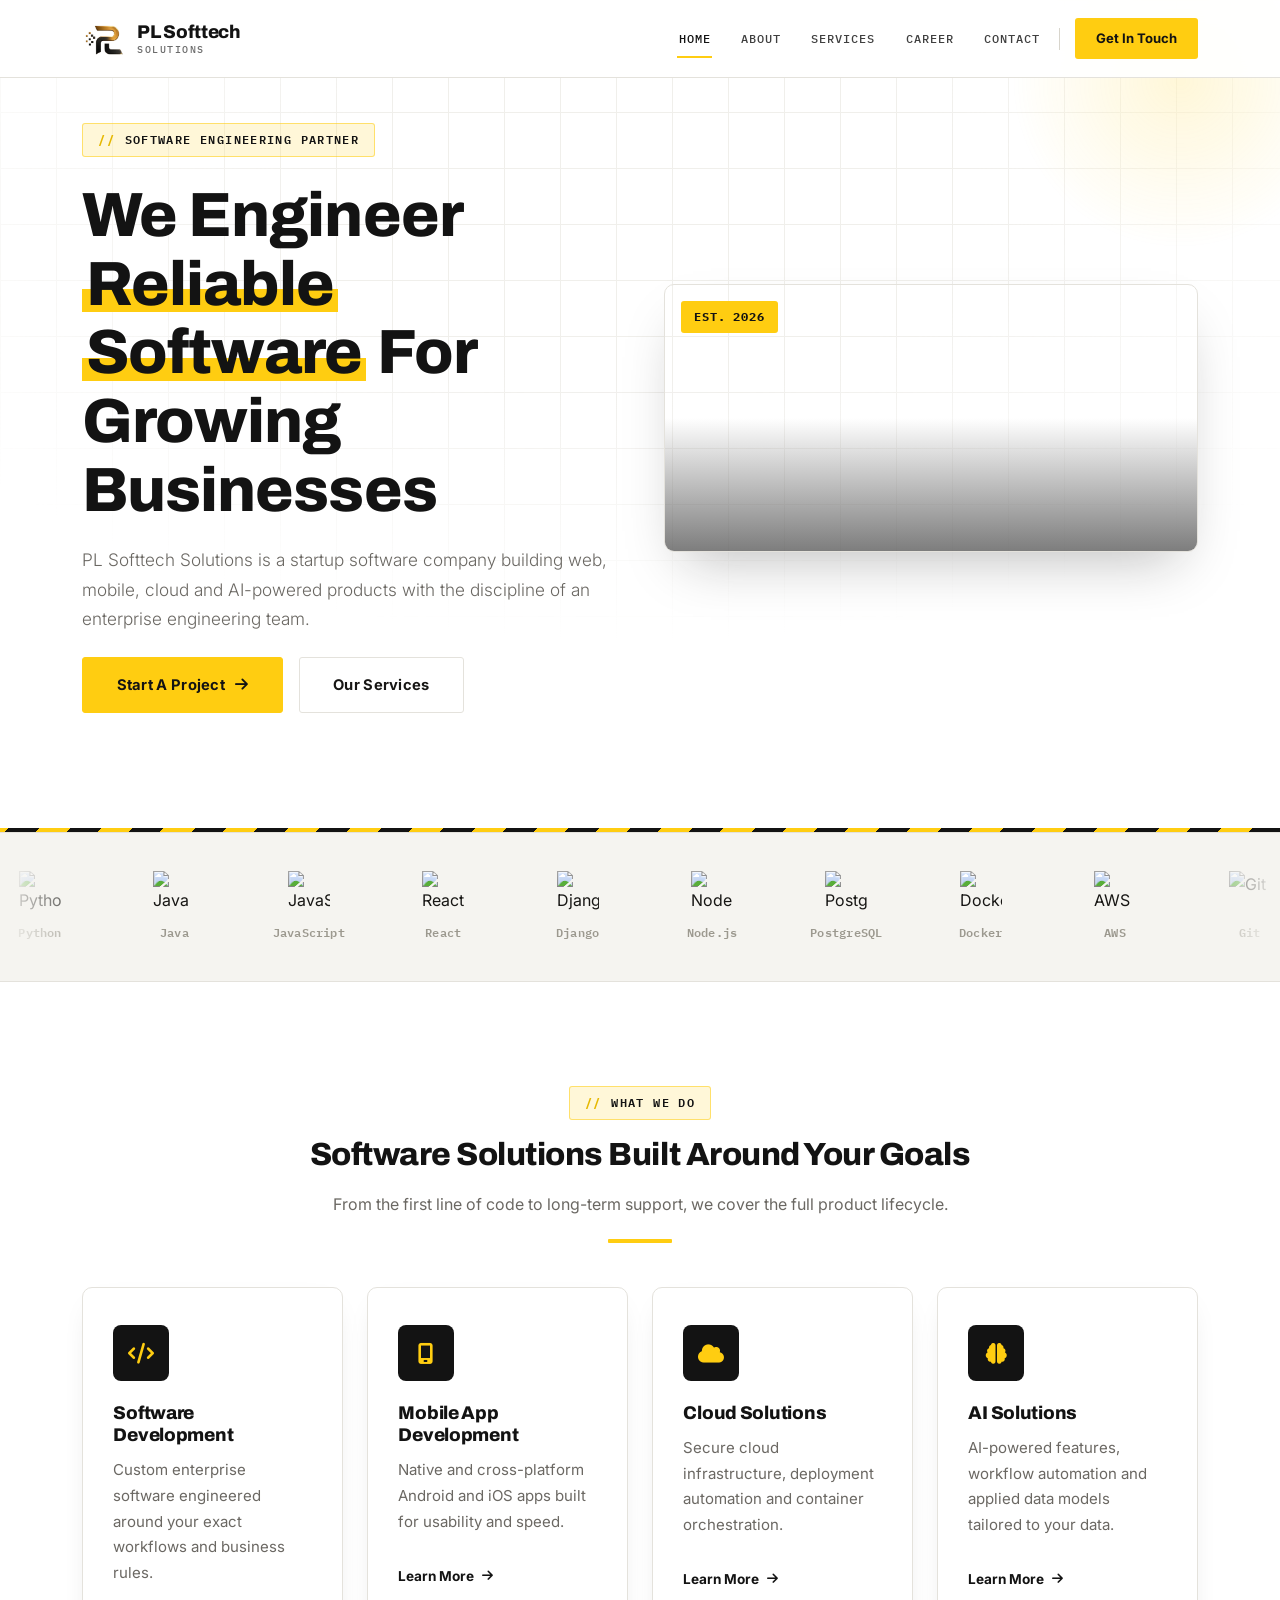
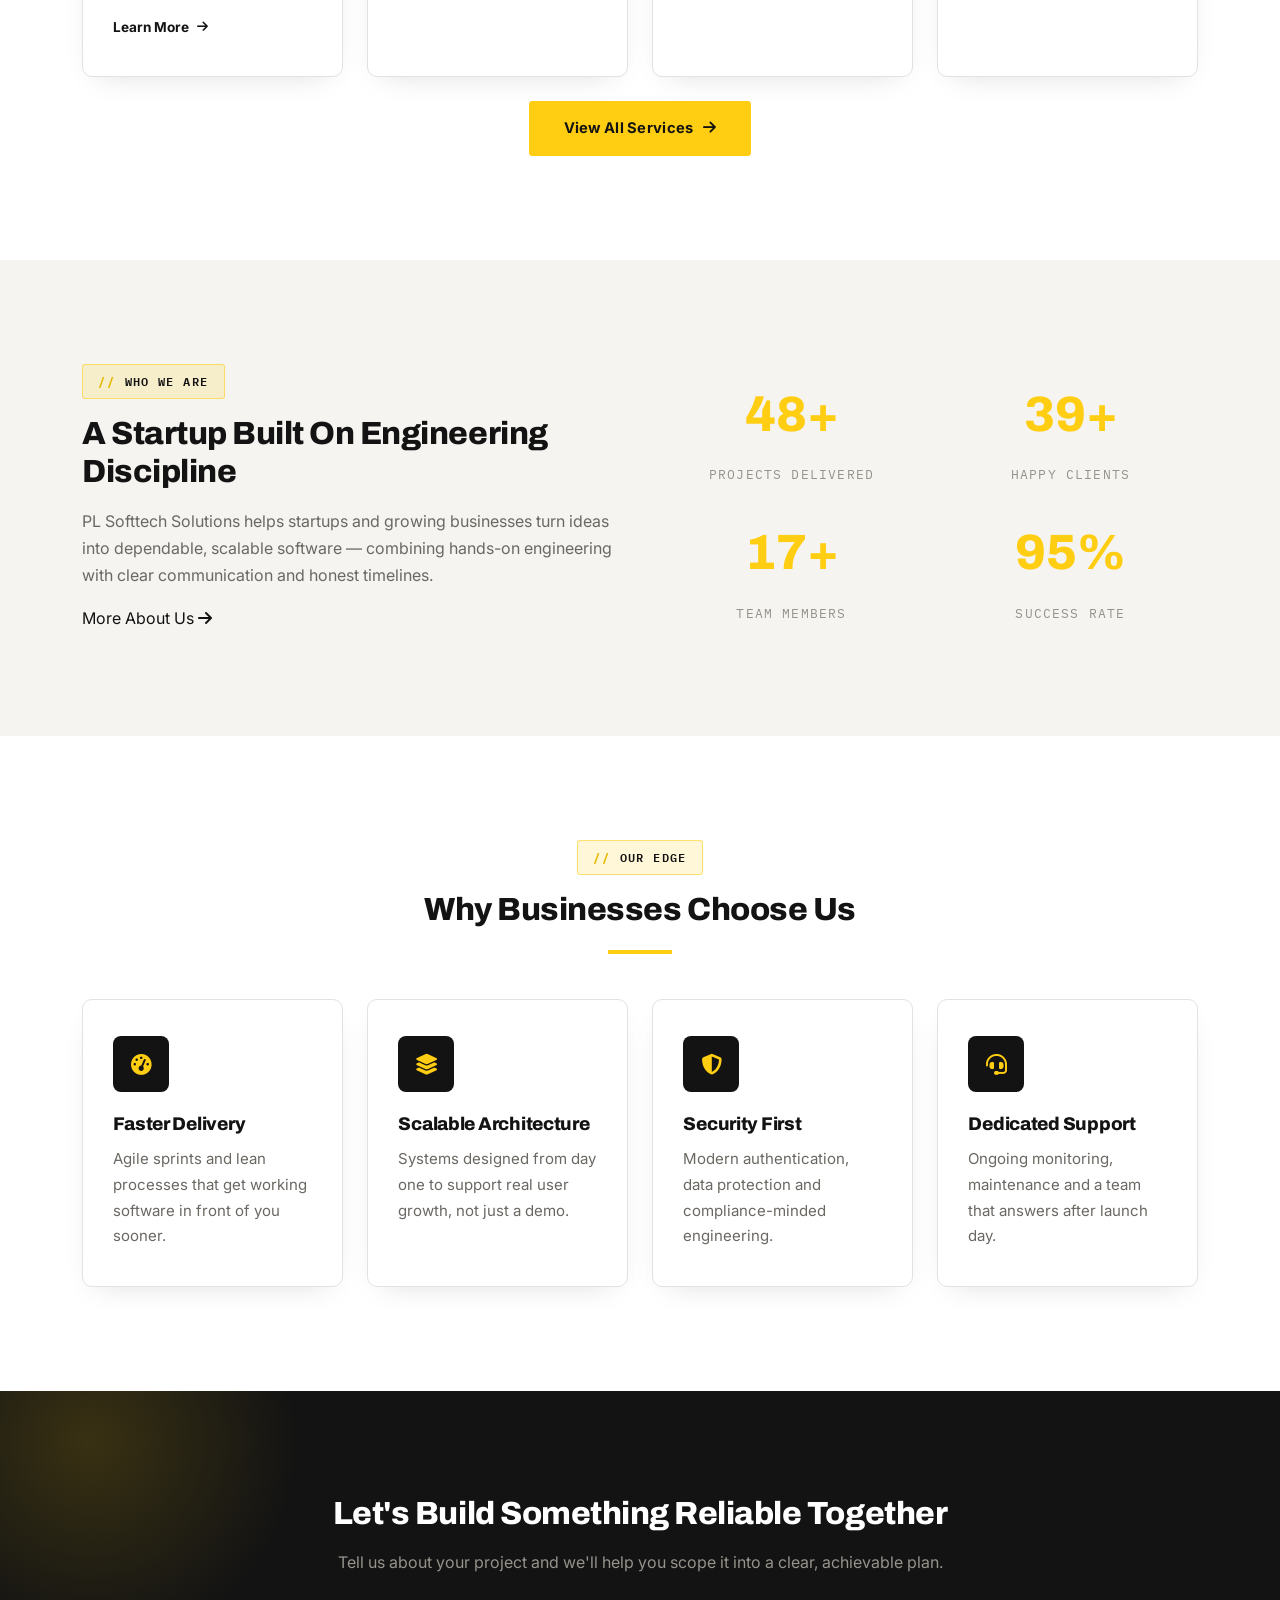
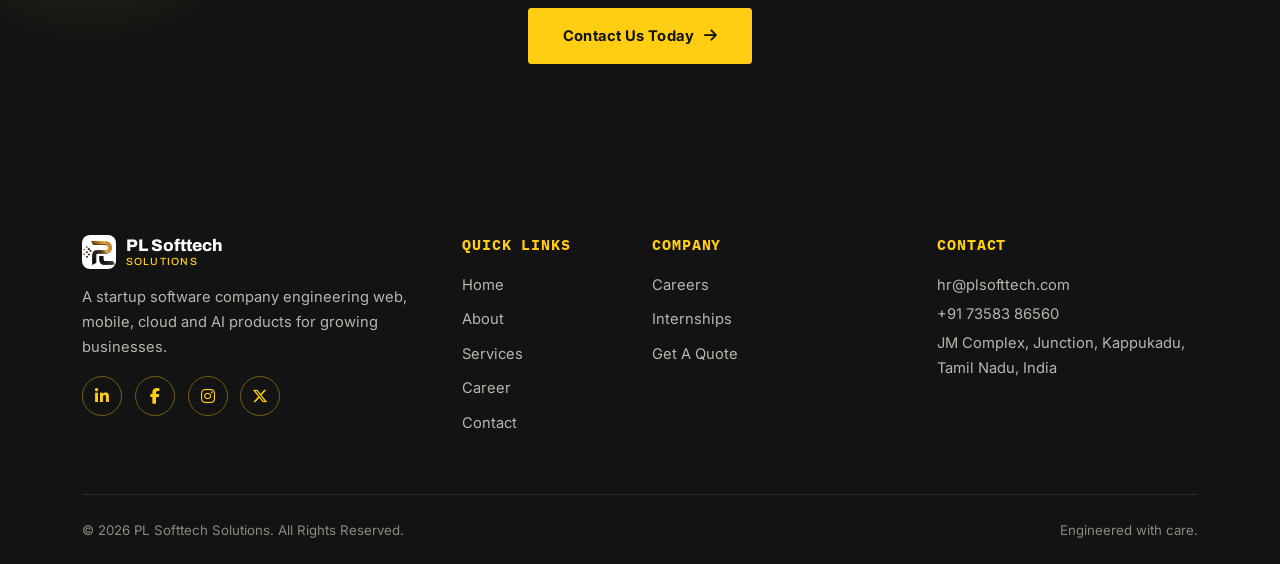
==== commit e26ab061: "new updated website" ====
--- a/index.html
+++ b/index.html
@@ -1,383 +1,616 @@
-<!DOCTYPE html>
+<!doctype html>
 <html lang="en">
-
-<head>
-    <meta charset="UTF-8">
-    <meta name="viewport" content="width=device-width, initial-scale=1.0">
-    <title>PL Softtech Solutions | Enterprise Software Company</title>
-    <meta name="description"
-        content="PL Softtech Solutions delivers software development, cloud engineering, AI solutions and enterprise digital transformation services.">
-    <link rel="stylesheet" href="css/style.css">
-    <link rel="stylesheet" href="https://cdnjs.cloudflare.com/ajax/libs/font-awesome/6.5.1/css/all.min.css">
-
-    <!-- Primary SEO -->
-    <title>PL Softtech Solutions | Software Development, Cloud & AI Solutions Company</title>
-
-    <meta name="description"
-        content="PL Softtech Solutions provides software development, cloud engineering, AI solutions, web application development, digital transformation, and enterprise technology services for businesses worldwide.">
-
-    <meta name="keywords"
-        content="software development company, cloud engineering services, AI solutions company, enterprise software development, digital transformation services, web development company, custom software solutions, IT consulting, cloud migration, AI automation">
-
-    <meta name="author" content="PL Softtech Solutions">
-    <meta name="robots" content="index, follow">
-    <meta name="language" content="English">
-    <meta name="revisit-after" content="7 days">
-
-    <!-- Canonical URL -->
-    <link rel="canonical" href="https://www.plsofttech.com/">
-
-    <!-- Open Graph -->
-    <meta property="og:type" content="website">
-    <meta property="og:title" content="PL Softtech Solutions | Digital Transformation & Software Development">
-    <meta property="og:description"
-        content="Enterprise software development, cloud engineering, AI solutions and digital transformation services.">
-    <meta property="og:url" content="https://www.plsofttech.com/">
-    <meta property="og:image" content="https://www.plsofttech.com/images/og-image.jpg">
-    <meta property="og:site_name" content="PL Softtech Solutions">
-
-    <!-- Twitter -->
-    <meta name="twitter:card" content="summary_large_image">
-    <meta name="twitter:title" content="PL Softtech Solutions">
-    <meta name="twitter:description"
-        content="Custom software development, AI solutions, cloud engineering and enterprise digital transformation services.">
-    <meta name="twitter:image" content="https://www.plsofttech.com/images/og-image.jpg">
-
-    <!-- Geo Tags -->
-    <meta name="geo.region" content="IN-TN">
-    <meta name="geo.placename" content="Tamil Nadu">
-    <meta name="geo.position" content="8.2450;77.3300">
-    <meta name="ICBM" content="8.2450,77.3300">
-
-    <script type="application/ld+json">
-{
- "@context":"https://schema.org",
- "@type":"Organization",
- "name":"PL Softtech Solutions",
- "url":"https://www.plsofttech.com",
- "logo":"https://www.plsofttech.com/images/logo.png",
- "email":"hr@plsofttech.com",
- "telephone":"+91-7358386560",
- "address":{
-   "@type":"PostalAddress",
-   "streetAddress":"JM Complex, Junction, Kappukadu",
-   "addressCountry":"India"
- },
- "sameAs":[
-   "https://linkedin.com/company/plsofttech",
-   "https://facebook.com/plsofttech",
-   "https://instagram.com/plsofttech"
- ]
-}
-</script>
-</head>
-
-<body>
-    <!-- ======================================
-     HEADER
-====================================== -->
-    <header>
-        <div class="container navbar">
-            <a href="index.html" class="logo">
-                PL<span>Softtech</span>
-            </a>
-            <nav>
-                <ul class="nav-links">
-                    <li><a href="index.html" class="active">Home</a></li>
-                    <li><a href="about.html">About</a></li>
-                    <li><a href="services.html">Services</a></li>
-                    <li><a href="technologies.html" class="active">Technologies</a></li>
-                    <li><a href="portfolio.html">Portfolio</a></li>
-
-                    <li><a href="contact.html">Contact</a></li>
-                </ul>
-
-                <div class="menu-toggle">
-                    <i class="fas fa-bars"></i>
-                </div>
-        </div>
-
-    </header>
-    <!-- ======================================
-     HERO
-====================================== -->
-    <section class="hero">
-        <div class="container">
-            <div class="hero-grid">
-                <div class="hero-content reveal-left">
-                    <span class="hero-badge">
-                        Digital Transformation Partner
-                    </span>
-                    <h1>
-                        Engineering
-                        <span>Digital Innovation</span>
-                        For Modern Businesses
-                    </h1>
-                    <p>
-                        We build scalable software, cloud-native applications, AI-powered platforms and enterprise
-                        technology solutions that accelerate business growth.
-                    </p>
-                    <div class="hero-buttons">
-                        <a href="contact.html" class="btn">
-                            Get Started
-                        </a>
-                        <a href="services.html" class="btn btn-outline">
-                            Explore Services
-                        </a>
-                    </div>
-                </div>
-                <div class="reveal-right">
-                    <img src="https://images.unsplash.com/photo-1552664730-d307ca884978?auto=format&fit=crop&w=1000&q=80"
-                        alt="Enterprise Team" class="hero-image">
-                </div>
-            </div>
-        </div>
-    </section>
-    <!-- ======================================
-     COMPANY INTRO
-====================================== -->
-    <section>
-        <div class="container">
-            <div class="section-title reveal">
-                <h2>Building Technology That Drives Results</h2>
-                <p>
-                    PL Softtech Solutions helps organizations transform ideas into digital products through modern
-                    engineering practices, cloud adoption and intelligent automation.
-                </p>
-                <div class="section-divider"></div>
-            </div>
-            <div class="card-grid">
-                <div class="card reveal">
-                    <h3>Enterprise Focus</h3>
-                    <p>
-                        Delivering reliable and scalable software solutions for growing businesses and modern digital
-                        operations.
-                    </p>
-                </div>
-                <div class="card reveal">
-                    <h3>Innovation Driven</h3>
-                    <p>
-                        Leveraging emerging technologies to solve complex business challenges and unlock new
-                        possibilities.
-                    </p>
-                </div>
-                <div class="card reveal">
-                    <h3>Global Standards</h3>
-                    <p>
-                        Following modern development methodologies, robust engineering standards, and enterprise best
-                        practices.
-                    </p>
-                </div>
-            </div>
-        </div>
-    </section>
-    <!-- ======================================
-     SERVICES OVERVIEW
-====================================== -->
-    <section class="light-section">
-        <div class="container">
-            <div class="section-title reveal">
-                <h2>Our Core Services</h2>
-                <p>
-                    Comprehensive technology solutions for modern enterprises.
-                </p>
-                <div class="section-divider"></div>
-            </div>
-            <div class="card-grid">
-                <div class="card service-card reveal">
-                    <div class="service-icon">
-                        <i class="fas fa-code"></i>
-                    </div>
-                    <h3>Software Development</h3>
-                    <p>
-                        Custom enterprise software engineered for performance, security and seamless scalability.
-                    </p>
-                </div>
-                <div class="card service-card reveal">
-                    <div class="service-icon">
-                        <i class="fas fa-cloud"></i>
-                    </div>
-                    <h3>Cloud Engineering</h3>
-                    <p>
-                        Cloud-native architectures built for flexibility, resilience, deployment speed, and business
-                        growth.
-                    </p>
-                </div>
-                <div class="card service-card reveal">
-                    <div class="service-icon">
-                        <i class="fas fa-brain"></i>
-                    </div>
-                    <h3>AI Solutions</h3>
-                    <p>
-                        Intelligent automation, predictive analytics and AI-powered business tools custom-tailored to
-                        your needs.
-                    </p>
-                </div>
-            </div>
-        </div>
-    </section>
-
-    <section class="seo-section">
-        <div class="container">
-            <div class="section-title">
-                <h2>Leading Software Development Company in India</h2>
-                <div class="section-divider"></div>
-            </div>
-
-            <p>
-                PL Softtech Solutions is a trusted software development company delivering innovative technology
-                solutions for startups, SMEs, and enterprises. Our expertise spans custom software development, web
-                applications, mobile apps, cloud engineering, AI integration, and digital transformation services.
-            </p>
-
-            <p>
-                We help businesses improve operational efficiency, automate workflows, enhance customer experiences, and
-                accelerate growth through modern technologies and scalable digital platforms.
-            </p>
-
-            <h3>Why Choose PL Softtech Solutions?</h3>
-
-            <ul>
-                <li>Custom Software Development</li>
-                <li>Cloud Migration & DevOps Services</li>
-                <li>Artificial Intelligence Solutions</li>
-                <li>Enterprise Application Development</li>
-                <li>Mobile & Web Application Development</li>
-                <li>Digital Transformation Consulting</li>
-                <li>24/7 Technical Support</li>
-            </ul>
-        </div>
-    </section>
-    <!-- =====================================
-     STATS SECTION
-===================================== -->
-    <section class="stats">
-        <div class="container">
-            <div class="stats-grid">
-                <div class="stat-card reveal">
-                    <h2 class="counter">100+</h2>
-                    <p>Projects Delivered</p>
-                </div>
-                <div class="stat-card reveal">
-                    <h2 class="counter">50+</h2>
-                    <p>Happy Clients</p>
-                </div>
-                <div class="stat-card reveal">
-                    <h2 class="counter">5+</h2>
-                    <p>Years Experience</p>
-                </div>
-                <div class="stat-card reveal">
-                    <h2>24/7</h2>
-                    <p>Technical Support</p>
-                </div>
-            </div>
-        </div>
-    </section>
-    <!-- =====================================
-     CTA SECTION
-===================================== -->
-    <section class="cta-section">
-        <div class="container">
-            <div class="cta-content reveal">
-                <h2>Let's Build Something Amazing Together</h2>
-                <p>
-                    Partner with PL Softtech Solutions to transform your ideas into scalable, high-performance digital
-                    products.
-                </p>
-                <a href="contact.html" class="btn cta-btn">
-                    Contact Us Today
-                </a>
-            </div>
-        </div>
-    </section>
-    <!-- =====================================
-     FOOTER
-===================================== -->
-    <section class="faq-section">
-        <div class="container">
-            <div class="section-title">
-                <h2>Frequently Asked Questions</h2>
-                <div class="section-divider"></div>
-            </div>
-
-            <div class="faq-item">
-                <h3>What services does PL Softtech Solutions provide?</h3>
-                <p>
-                    We offer software development, cloud engineering, AI solutions, web application development, mobile
-                    app development, enterprise software, and digital transformation consulting.
-                </p>
-            </div>
-
-            <div class="faq-item">
-                <h3>Do you develop custom software solutions?</h3>
-                <p>
-                    Yes. We build scalable and secure custom software tailored to specific business requirements.
-                </p>
-            </div>
-
-            <div class="faq-item">
-                <h3>Do you provide cloud migration services?</h3>
-                <p>
-                    Yes. We help businesses migrate applications and infrastructure to AWS, Microsoft Azure, and Google
-                    Cloud platforms.
-                </p>
-            </div>
-
-            <div class="faq-item">
-                <h3>Can PL Softtech Solutions build AI-powered applications?</h3>
-                <p>
-                    Yes. We develop AI-powered solutions including predictive analytics, automation tools, chatbots, and
-                    machine learning applications.
-                </p>
-            </div>
-        </div>
-    </section>
-    <footer>
-        <div class="container footer-container">
-            <div>
-                <h2>PL Softtech Solutions</h2>
-                <p>
-                    Empowering businesses through technology, innovation and digital transformation solutions.
-                </p>
-            </div>
-            <div>
-                <h3>Quick Links</h3>
-                <ul>
-                    <li><a href="index.html">Home</a></li>
-                    <li><a href="about.html">About</a></li>
-                    <li><a href="services.html">Services</a></li>
-                    <li><a href="technologies.html">Technologies</a></li>
-                    <li><a href="portfolio.html">Portfolio</a></li>
-                    <li><a href="contact.html">Contact</a></li>
-                </ul>
-            </div>
-            <div>
-                <h3>Contact</h3>
-                <p>hr@plsofttech.com</p>
-                <p>+91 73583 86560</p>
-                <p>JM,Complex,Junction,Kappukadu.</p>
-            </div>
-            <div>
-                <h3>Follow Us</h3>
-                <div class="social-links">
-                    <a href="#"><i class="fab fa-linkedin"></i></a>
-                    <a href="#"><i class="fab fa-facebook"></i></a>
-                    <a href="#"><i class="fab fa-instagram"></i></a>
-                    <a href="#"><i class="fab fa-x-twitter"></i></a>
-                </div>
-            </div>
-        </div>
-        <div class="container">
-            <div class="footer-bottom">
-                <p>
-                    © 2026 PL Softtech Solutions. All Rights Reserved.
-                </p>
-            </div>
-        </div>
-    </footer>
-    <script src="js/animation.js"></script>
-</body>
-
+	<head>
+		<meta charset="UTF-8" />
+		<meta name="viewport" content="width=device-width, initial-scale=1.0" />
+		<link rel="canonical" href="index.html" />
+		<link rel="icon" type="image/png" href="images/pl-logo.jpeg" />
+		<link
+			href="https://cdn.jsdelivr.net/npm/bootstrap@5.3.3/dist/css/bootstrap.min.css"
+			rel="stylesheet"
+		/>
+		<link
+			rel="stylesheet"
+			href="https://cdnjs.cloudflare.com/ajax/libs/font-awesome/6.5.1/css/all.min.css"
+		/>
+		<link
+			href="https://fonts.googleapis.com/css2?family=Archivo:wght@600;700;800;900&family=Inter:wght@400;500;600;700&family=IBM+Plex+Mono:wght@500;600&display=swap"
+			rel="stylesheet"
+		/>
+		<link rel="stylesheet" href="css/theme.css" />
+		<meta
+			name="description"
+			content="PL Softtech Solutions delivers software development, cloud engineering, AI solutions and enterprise digital transformation services."
+		/>
+
+		<!-- Primary SEO -->
+		<title>PL Softtech Solutions | Software Development, Cloud & AI Solutions Company</title>
+
+		<meta
+			name="description"
+			content="PL Softtech Solutions provides software development, cloud engineering, AI solutions, web application development, digital transformation, and enterprise technology services for businesses worldwide."
+		/>
+
+		<meta
+			name="keywords"
+			content="software development company, cloud engineering services, AI solutions company, enterprise software development, digital transformation services, web development company, custom software solutions, IT consulting, cloud migration, AI automation"
+		/>
+
+		<meta name="author" content="PL Softtech Solutions" />
+		<meta name="robots" content="index, follow" />
+		<meta name="language" content="English" />
+		<meta name="revisit-after" content="7 days" />
+
+		<!-- Canonical URL -->
+		<link rel="canonical" href="https://www.plsofttech.com/" />
+
+		<!-- Open Graph -->
+		<meta property="og:type" content="website" />
+		<meta
+			property="og:title"
+			content="PL Softtech Solutions | Digital Transformation & Software Development"
+		/>
+		<meta
+			property="og:description"
+			content="Enterprise software development, cloud engineering, AI solutions and digital transformation services."
+		/>
+		<meta property="og:url" content="https://www.plsofttech.com/" />
+		<meta property="og:image" content="https://www.plsofttech.com/images/og-image.jpg" />
+		<meta property="og:site_name" content="PL Softtech Solutions" />
+
+		<!-- Twitter -->
+		<meta name="twitter:card" content="summary_large_image" />
+		<meta name="twitter:title" content="PL Softtech Solutions" />
+		<meta
+			name="twitter:description"
+			content="Custom software development, AI solutions, cloud engineering and enterprise digital transformation services."
+		/>
+		<meta name="twitter:image" content="https://www.plsofttech.com/images/og-image.jpg" />
+
+		<!-- Geo Tags -->
+		<meta name="geo.region" content="IN-TN" />
+		<meta name="geo.placename" content="Tamil Nadu" />
+		<meta name="geo.position" content="8.2450;77.3300" />
+		<meta name="ICBM" content="8.2450,77.3300" />
+
+		<script type="application/ld+json">
+			{
+				"@context": "https://schema.org",
+				"@type": "Organization",
+				"name": "PL Softtech Solutions",
+				"url": "https://www.plsofttech.com",
+				"logo": "https://www.plsofttech.com/images/logo.png",
+				"email": "hr@plsofttech.com",
+				"telephone": "+91-7358386560",
+				"address": {
+					"@type": "PostalAddress",
+					"streetAddress": "JM Complex, Junction, Kappukadu",
+					"addressCountry": "India"
+				},
+				"sameAs": [
+					"https://linkedin.com/company/plsofttech",
+					"https://facebook.com/plsofttech",
+					"https://instagram.com/plsofttech"
+				]
+			}
+		</script>
+	</head>
+	<body>
+		<!-- NAVBAR -->
+		<nav class="navbar navbar-expand-lg fixed-top">
+			<div class="container">
+				<a class="navbar-brand" href="index.html">
+					<img src="images/pl.png" alt="PL Softtech Solutions logo" />
+					<span class="brand-name">PL Softtech<span>Solutions</span></span>
+				</a>
+				<button
+					class="navbar-toggler"
+					type="button"
+					data-bs-toggle="collapse"
+					data-bs-target="#navMenu"
+					aria-label="Toggle navigation"
+				>
+					<span class="navbar-toggler-icon"></span>
+				</button>
+				<div class="collapse navbar-collapse justify-content-end" id="navMenu">
+					<ul class="navbar-nav align-items-lg-center gap-lg-2">
+						<li class="nav-item">
+							<a class="nav-link active" href="index.html">Home</a>
+						</li>
+						<li class="nav-item"><a class="nav-link" href="about.html">About</a></li>
+						<li class="nav-item">
+							<a class="nav-link" href="services.html">Services</a>
+						</li>
+						<li class="nav-item"><a class="nav-link" href="career.html">Career</a></li>
+						<li class="nav-item">
+							<a class="nav-link" href="contact.html">Contact</a>
+						</li>
+						<li class="nav-item">
+							<a class="nav-cta" href="contact.html">Get In Touch</a>
+						</li>
+					</ul>
+				</div>
+			</div>
+		</nav>
+
+		<!-- HERO (video) -->
+		<section class="hero">
+			<div class="hero-mark"></div>
+			<div class="container">
+				<div class="row align-items-center g-5">
+					<div class="col-lg-6">
+						<span class="eyebrow reveal">Software Engineering Partner</span>
+						<h1 class="mt-4 reveal reveal-delay-1">
+							We Engineer <span class="marked">Reliable Software</span> For Growing
+							Businesses
+						</h1>
+						<p class="lead reveal reveal-delay-2">
+							PL Softtech Solutions is a startup software company building web,
+							mobile, cloud and AI-powered products with the discipline of an
+							enterprise engineering team.
+						</p>
+						<div class="d-flex flex-wrap gap-3 mt-4 reveal reveal-delay-3">
+							<a href="contact.html" class="btn-brand"
+								>Start A Project <i class="fa-solid fa-arrow-right"></i
+							></a>
+							<a
+								href="services.html"
+								class="btn-brand"
+								style="
+									background: transparent;
+									color: var(--text);
+									border: 1px solid var(--line);
+								"
+								>Our Services</a
+							>
+						</div>
+					</div>
+					<div class="col-lg-6">
+						<div class="hero-image-wrap reveal reveal-delay-2">
+							<span class="stripe-tag">EST. 2026</span>
+							<video
+								autoplay
+								muted
+								loop
+								playsinline
+								preload="metadata"
+								poster="https://images.unsplash.com/photo-1522071820081-009f0129c71c?auto=format&fit=crop&w=1400&q=80"
+							>
+								<source src="videos/typing.mp4" type="video/mp4" />
+							</video>
+						</div>
+					</div>
+				</div>
+			</div>
+		</section>
+
+		<div class="hazard-rule thin"></div>
+
+		<!-- TECH MARQUEE -->
+		<section class="tech-marquee" style="padding: 2.4rem 0">
+			<div class="marquee-track">
+				<div class="marquee-item">
+					<img
+						src="https://cdn.jsdelivr.net/gh/devicons/devicon/icons/python/python-original.svg"
+						alt="Python"
+						loading="lazy"
+					/><span>Python</span>
+				</div>
+				<div class="marquee-item">
+					<img
+						src="https://cdn.jsdelivr.net/gh/devicons/devicon/icons/java/java-original.svg"
+						alt="Java"
+						loading="lazy"
+					/><span>Java</span>
+				</div>
+				<div class="marquee-item">
+					<img
+						src="https://cdn.jsdelivr.net/gh/devicons/devicon/icons/javascript/javascript-original.svg"
+						alt="JavaScript"
+						loading="lazy"
+					/><span>JavaScript</span>
+				</div>
+				<div class="marquee-item">
+					<img
+						src="https://cdn.jsdelivr.net/gh/devicons/devicon/icons/react/react-original.svg"
+						alt="React"
+						loading="lazy"
+					/><span>React</span>
+				</div>
+				<div class="marquee-item">
+					<img
+						src="https://cdn.jsdelivr.net/gh/devicons/devicon/icons/django/django-plain.svg"
+						alt="Django"
+						loading="lazy"
+					/><span>Django</span>
+				</div>
+				<div class="marquee-item">
+					<img
+						src="https://cdn.jsdelivr.net/gh/devicons/devicon/icons/nodejs/nodejs-original.svg"
+						alt="Node.js"
+						loading="lazy"
+					/><span>Node.js</span>
+				</div>
+				<div class="marquee-item">
+					<img
+						src="https://cdn.jsdelivr.net/gh/devicons/devicon/icons/postgresql/postgresql-original.svg"
+						alt="PostgreSQL"
+						loading="lazy"
+					/><span>PostgreSQL</span>
+				</div>
+				<div class="marquee-item">
+					<img
+						src="https://cdn.jsdelivr.net/gh/devicons/devicon/icons/docker/docker-original.svg"
+						alt="Docker"
+						loading="lazy"
+					/><span>Docker</span>
+				</div>
+				<div class="marquee-item">
+					<img
+						src="https://cdn.jsdelivr.net/gh/devicons/devicon/icons/amazonwebservices/amazonwebservices-original-wordmark.svg"
+						alt="AWS"
+						loading="lazy"
+					/><span>AWS</span>
+				</div>
+				<div class="marquee-item">
+					<img
+						src="https://cdn.jsdelivr.net/gh/devicons/devicon/icons/git/git-original.svg"
+						alt="Git"
+						loading="lazy"
+					/><span>Git</span>
+				</div>
+				<div class="marquee-item">
+					<img
+						src="https://cdn.jsdelivr.net/gh/devicons/devicon/icons/html5/html5-original.svg"
+						alt="HTML5"
+						loading="lazy"
+					/><span>HTML5</span>
+				</div>
+				<div class="marquee-item">
+					<img
+						src="https://cdn.jsdelivr.net/gh/devicons/devicon/icons/css3/css3-original.svg"
+						alt="CSS3"
+						loading="lazy"
+					/><span>CSS3</span>
+				</div>
+				<div class="marquee-item">
+					<img
+						src="https://cdn.jsdelivr.net/gh/devicons/devicon/icons/python/python-original.svg"
+						alt="Python"
+						loading="lazy"
+					/><span>Python</span>
+				</div>
+				<div class="marquee-item">
+					<img
+						src="https://cdn.jsdelivr.net/gh/devicons/devicon/icons/java/java-original.svg"
+						alt="Java"
+						loading="lazy"
+					/><span>Java</span>
+				</div>
+				<div class="marquee-item">
+					<img
+						src="https://cdn.jsdelivr.net/gh/devicons/devicon/icons/javascript/javascript-original.svg"
+						alt="JavaScript"
+						loading="lazy"
+					/><span>JavaScript</span>
+				</div>
+				<div class="marquee-item">
+					<img
+						src="https://cdn.jsdelivr.net/gh/devicons/devicon/icons/react/react-original.svg"
+						alt="React"
+						loading="lazy"
+					/><span>React</span>
+				</div>
+				<div class="marquee-item">
+					<img
+						src="https://cdn.jsdelivr.net/gh/devicons/devicon/icons/django/django-plain.svg"
+						alt="Django"
+						loading="lazy"
+					/><span>Django</span>
+				</div>
+				<div class="marquee-item">
+					<img
+						src="https://cdn.jsdelivr.net/gh/devicons/devicon/icons/nodejs/nodejs-original.svg"
+						alt="Node.js"
+						loading="lazy"
+					/><span>Node.js</span>
+				</div>
+				<div class="marquee-item">
+					<img
+						src="https://cdn.jsdelivr.net/gh/devicons/devicon/icons/postgresql/postgresql-original.svg"
+						alt="PostgreSQL"
+						loading="lazy"
+					/><span>PostgreSQL</span>
+				</div>
+				<div class="marquee-item">
+					<img
+						src="https://cdn.jsdelivr.net/gh/devicons/devicon/icons/docker/docker-original.svg"
+						alt="Docker"
+						loading="lazy"
+					/><span>Docker</span>
+				</div>
+				<div class="marquee-item">
+					<img
+						src="https://cdn.jsdelivr.net/gh/devicons/devicon/icons/amazonwebservices/amazonwebservices-original-wordmark.svg"
+						alt="AWS"
+						loading="lazy"
+					/><span>AWS</span>
+				</div>
+				<div class="marquee-item">
+					<img
+						src="https://cdn.jsdelivr.net/gh/devicons/devicon/icons/git/git-original.svg"
+						alt="Git"
+						loading="lazy"
+					/><span>Git</span>
+				</div>
+				<div class="marquee-item">
+					<img
+						src="https://cdn.jsdelivr.net/gh/devicons/devicon/icons/html5/html5-original.svg"
+						alt="HTML5"
+						loading="lazy"
+					/><span>HTML5</span>
+				</div>
+				<div class="marquee-item">
+					<img
+						src="https://cdn.jsdelivr.net/gh/devicons/devicon/icons/css3/css3-original.svg"
+						alt="CSS3"
+						loading="lazy"
+					/><span>CSS3</span>
+				</div>
+			</div>
+		</section>
+
+		<!-- WHAT WE DO -->
+		<section>
+			<div class="container">
+				<div class="text-center mx-auto reveal" style="max-width: 700px">
+					<span class="eyebrow">What We Do</span>
+					<h2 class="mt-3">Software Solutions Built Around Your Goals</h2>
+					<p class="mt-3">
+						From the first line of code to long-term support, we cover the full product
+						lifecycle.
+					</p>
+					<div class="brand-divider center"></div>
+				</div>
+				<div class="row g-4 mt-2">
+					<div class="col-md-6 col-lg-3 reveal">
+						<div class="brand-card service-card">
+							<div class="service-icon"><i class="fa-solid fa-code"></i></div>
+							<h3>Software Development</h3>
+							<p>
+								Custom enterprise software engineered around your exact workflows
+								and business rules.
+							</p>
+							<a href="services.html" class="learn-more"
+								>Learn More <i class="fa-solid fa-arrow-right"></i
+							></a>
+						</div>
+					</div>
+					<div class="col-md-6 col-lg-3 reveal reveal-delay-1">
+						<div class="brand-card service-card">
+							<div class="service-icon">
+								<i class="fa-solid fa-mobile-screen"></i>
+							</div>
+							<h3>Mobile App Development</h3>
+							<p>
+								Native and cross-platform Android and iOS apps built for usability
+								and speed.
+							</p>
+							<a href="services.html" class="learn-more"
+								>Learn More <i class="fa-solid fa-arrow-right"></i
+							></a>
+						</div>
+					</div>
+					<div class="col-md-6 col-lg-3 reveal reveal-delay-2">
+						<div class="brand-card service-card">
+							<div class="service-icon"><i class="fa-solid fa-cloud"></i></div>
+							<h3>Cloud Solutions</h3>
+							<p>
+								Secure cloud infrastructure, deployment automation and container
+								orchestration.
+							</p>
+							<a href="services.html" class="learn-more"
+								>Learn More <i class="fa-solid fa-arrow-right"></i
+							></a>
+						</div>
+					</div>
+					<div class="col-md-6 col-lg-3 reveal reveal-delay-3">
+						<div class="brand-card service-card">
+							<div class="service-icon"><i class="fa-solid fa-brain"></i></div>
+							<h3>AI Solutions</h3>
+							<p>
+								AI-powered features, workflow automation and applied data models
+								tailored to your data.
+							</p>
+							<a href="services.html" class="learn-more"
+								>Learn More <i class="fa-solid fa-arrow-right"></i
+							></a>
+						</div>
+					</div>
+				</div>
+				<div class="text-center mt-4 reveal">
+					<a href="services.html" class="btn-brand"
+						>View All Services <i class="fa-solid fa-arrow-right"></i
+					></a>
+				</div>
+			</div>
+		</section>
+
+		<!-- WHO WE ARE (teaser) -->
+		<section class="section-alt">
+			<div class="container">
+				<div class="row align-items-center g-5">
+					<div class="col-lg-6 reveal">
+						<span class="eyebrow">Who We Are</span>
+						<h2 class="mt-3">A Startup Built On Engineering Discipline</h2>
+						<p class="mt-3">
+							PL Softtech Solutions helps startups and growing businesses turn ideas
+							into dependable, scalable software — combining hands-on engineering with
+							clear communication and honest timelines.
+						</p>
+						<a href="about.html" class="learn-more"
+							>More About Us <i class="fa-solid fa-arrow-right"></i
+						></a>
+					</div>
+					<div class="col-lg-6 reveal reveal-delay-1">
+						<div class="row g-4 text-center">
+							<div class="col-6">
+								<div class="stat-num" data-count="50" data-suffix="+">0</div>
+								<div class="stat-label mt-2">Projects Delivered</div>
+							</div>
+							<div class="col-6">
+								<div class="stat-num" data-count="40" data-suffix="+">0</div>
+								<div class="stat-label mt-2">Happy Clients</div>
+							</div>
+							<div class="col-6">
+								<div class="stat-num" data-count="18" data-suffix="+">0</div>
+								<div class="stat-label mt-2">Team Members</div>
+							</div>
+							<div class="col-6">
+								<div class="stat-num" data-count="98" data-suffix="%">0</div>
+								<div class="stat-label mt-2">Success Rate</div>
+							</div>
+						</div>
+					</div>
+				</div>
+			</div>
+		</section>
+
+		<!-- WHY CHOOSE US -->
+		<section>
+			<div class="container">
+				<div class="text-center mx-auto reveal" style="max-width: 700px">
+					<span class="eyebrow">Our Edge</span>
+					<h2 class="mt-3">Why Businesses Choose Us</h2>
+					<div class="brand-divider center"></div>
+				</div>
+				<div class="row g-4 mt-2">
+					<div class="col-md-3 col-6 reveal">
+						<div class="brand-card">
+							<div class="service-icon"><i class="fa-solid fa-gauge-high"></i></div>
+							<h3>Faster Delivery</h3>
+							<p>
+								Agile sprints and lean processes that get working software in front
+								of you sooner.
+							</p>
+						</div>
+					</div>
+					<div class="col-md-3 col-6 reveal reveal-delay-1">
+						<div class="brand-card">
+							<div class="service-icon"><i class="fa-solid fa-layer-group"></i></div>
+							<h3>Scalable Architecture</h3>
+							<p>
+								Systems designed from day one to support real user growth, not just
+								a demo.
+							</p>
+						</div>
+					</div>
+					<div class="col-md-3 col-6 reveal reveal-delay-2">
+						<div class="brand-card">
+							<div class="service-icon">
+								<i class="fa-solid fa-shield-halved"></i>
+							</div>
+							<h3>Security First</h3>
+							<p>
+								Modern authentication, data protection and compliance-minded
+								engineering.
+							</p>
+						</div>
+					</div>
+					<div class="col-md-3 col-6 reveal reveal-delay-3">
+						<div class="brand-card">
+							<div class="service-icon"><i class="fa-solid fa-headset"></i></div>
+							<h3>Dedicated Support</h3>
+							<p>
+								Ongoing monitoring, maintenance and a team that answers after launch
+								day.
+							</p>
+						</div>
+					</div>
+				</div>
+			</div>
+		</section>
+
+		<!-- CTA -->
+		<section class="cta-band">
+			<div class="container">
+				<div class="reveal mx-auto" style="max-width: 650px">
+					<h2>Let's Build Something Reliable Together</h2>
+					<p class="mt-3">
+						Tell us about your project and we'll help you scope it into a clear,
+						achievable plan.
+					</p>
+					<a href="contact.html" class="btn-brand mt-3"
+						>Contact Us Today <i class="fa-solid fa-arrow-right"></i
+					></a>
+				</div>
+			</div>
+		</section>
+
+		<!-- FOOTER -->
+		<footer>
+			<div class="container">
+				<div class="row g-4">
+					<div class="col-lg-4">
+						<div class="footer-brand">
+							<img
+								src="images/pl.png"
+								alt="PL Softtech Solutions"
+								class="footer-logo"
+							/><span>PL Softtech<small>Solutions</small></span>
+						</div>
+						<p>
+							A startup software company engineering web, mobile, cloud and AI
+							products for growing businesses.
+						</p>
+						<div class="mt-3">
+							<a href="#" class="social-circle" aria-label="LinkedIn"
+								><i class="fab fa-linkedin-in"></i
+							></a>
+							<a href="#" class="social-circle" aria-label="Facebook"
+								><i class="fab fa-facebook-f"></i
+							></a>
+							<a href="#" class="social-circle" aria-label="Instagram"
+								><i class="fab fa-instagram"></i
+							></a>
+							<a href="#" class="social-circle" aria-label="X (Twitter)"
+								><i class="fab fa-x-twitter"></i
+							></a>
+						</div>
+					</div>
+					<div class="col-6 col-lg-2">
+						<h5>Quick Links</h5>
+						<ul>
+							<li><a href="index.html">Home</a></li>
+							<li><a href="about.html">About</a></li>
+							<li><a href="services.html">Services</a></li>
+							<li><a href="career.html">Career</a></li>
+							<li><a href="contact.html">Contact</a></li>
+						</ul>
+					</div>
+					<div class="col-6 col-lg-3">
+						<h5>Company</h5>
+						<ul>
+							<li><a href="career.html">Careers</a></li>
+							<li><a href="career.html#internships">Internships</a></li>
+							<li><a href="contact.html">Get A Quote</a></li>
+						</ul>
+					</div>
+					<div class="col-lg-3">
+						<h5>Contact</h5>
+						<p class="mb-1">hr@plsofttech.com</p>
+						<p class="mb-1">+91 73583 86560</p>
+						<p>JM Complex, Junction, Kappukadu, Tamil Nadu, India</p>
+					</div>
+				</div>
+				<div class="footer-bottom">
+					<span>© 2026 PL Softtech Solutions. All Rights Reserved.</span>
+					<span>Engineered with care.</span>
+				</div>
+			</div>
+		</footer>
+
+		<script src="https://cdn.jsdelivr.net/npm/bootstrap@5.3.3/dist/js/bootstrap.bundle.min.js"></script>
+		<script src="js/site.js"></script>
+	</body>
 </html>
-
-<!-- <div class="menu-toggle"> -->
--- a/css/theme.css
+++ b/css/theme.css
@@ -0,0 +1,816 @@
+/* =====================================================================
+   PL SOFTTECH SOLUTIONS — "SITE SPEC" THEME
+   A premium, industrial-precision corporate design system built on
+   Bootstrap 5. Palette drawn from heavy-equipment livery: black, dark
+   graphite, and safety yellow used strictly as an accent. Signature
+   elements: hazard-stripe dividers used as caution/attention markers,
+   spec-tag mono labels, and a running-number index for real sequences
+   (process + recruitment timelines only).
+===================================================================== */
+
+:root{
+  --black:        #131313;
+  --near-black:   #1C1C1C;
+  --graphite:     #2B2B2B;
+  --dark-gray:    #3F3F3F;
+  --gray:         #6B6B6B;
+  --gray-dim:     #96938C;
+
+  --bg:           #FFFFFF;
+  --bg-alt:       #F5F4F0;
+  --bg-card:      #FFFFFF;
+  --line:         #E4E2DC;
+  --line-strong:  #D8D5CC;
+
+  --yellow:       #FFCD11;
+  --yellow-deep:  #E6B800;
+  --yellow-dim:   #FFE281;
+  --yellow-soft:  rgba(255,205,17,0.16);
+  --yellow-border:rgba(255,205,17,0.55);
+
+  --text:         #171614;
+  --text-muted:   #6B6863;
+  --text-dim:     #9C998F;
+
+  --font-display: 'Archivo', sans-serif;
+  --font-body:    'Inter', sans-serif;
+  --font-mono:    'IBM Plex Mono', monospace;
+
+  --radius:       6px;
+  --radius-lg:    10px;
+  --shadow-soft:  0 10px 30px -16px rgba(19,19,19,0.18);
+  --shadow-lift:  0 26px 54px -20px rgba(19,19,19,0.28);
+  --stripe-size:  22px;
+}
+
+*{ box-sizing:border-box; }
+html{ scroll-behavior:smooth; }
+
+body{
+  background:var(--bg);
+  color:var(--text);
+  font-family:var(--font-body);
+  line-height:1.7;
+  overflow-x:hidden;
+  font-size:16px;
+}
+
+::selection{ background:var(--yellow); color:var(--black); }
+::-webkit-scrollbar{ width:9px; }
+::-webkit-scrollbar-track{ background:var(--bg-alt); }
+::-webkit-scrollbar-thumb{ background:var(--black); border-radius:10px; }
+
+h1,h2,h3,h4,h5,h6{
+  font-family:var(--font-display);
+  font-weight:800;
+  color:var(--black);
+  letter-spacing:-0.015em;
+}
+p{ color:var(--text-muted); }
+a{ text-decoration:none; color:var(--black); }
+a:hover{ color:var(--yellow-deep); }
+img{ max-width:100%; }
+
+.text-yellow{ color:var(--yellow-deep) !important; }
+.bg-black{ background:var(--black) !important; }
+
+/* ---------- Signature: hazard stripe rule ---------- */
+.hazard-rule{
+  height:6px;
+  width:100%;
+  background:repeating-linear-gradient(-45deg,
+    var(--black) 0, var(--black) var(--stripe-size),
+    var(--yellow) var(--stripe-size), var(--yellow) calc(var(--stripe-size) * 2));
+}
+.hazard-rule.thin{ height:4px; }
+
+/* ---------- Marked text (accent underline instead of gradient text) ---------- */
+.marked{
+  position:relative;
+  z-index:0;
+  box-decoration-break:clone;
+  -webkit-box-decoration-break:clone;
+  background-image:linear-gradient(var(--yellow), var(--yellow));
+  background-repeat:no-repeat;
+  background-position:0 88%;
+  background-size:0% 34%;
+  padding:0 .06em;
+  animation:markedIn .7s cubic-bezier(.4,0,.2,1) .5s forwards;
+}
+@keyframes markedIn{ to{ background-size:100% 34%; } }
+
+/* ---------- Eyebrow / spec tag ---------- */
+.eyebrow{
+  display:inline-flex;
+  align-items:center;
+  gap:.6rem;
+  padding:.4rem .95rem;
+  font-family:var(--font-mono);
+  font-size:.72rem;
+  font-weight:600;
+  letter-spacing:.12em;
+  text-transform:uppercase;
+  color:var(--black);
+  background:var(--yellow-soft);
+  border:1px solid var(--yellow-border);
+  border-radius:3px;
+}
+.eyebrow::before{ content:'//'; color:var(--yellow-deep); font-weight:700; }
+
+.brand-divider{
+  width:64px; height:4px;
+  margin:1.3rem 0;
+  background:var(--yellow);
+  border-radius:1px;
+}
+.brand-divider.center{ margin-left:auto; margin-right:auto; }
+
+section{ padding:6.5rem 0; position:relative; }
+.section-alt{ background:var(--bg-alt); }
+.pt-0{ padding-top:0 !important; }
+
+/* ---------- Navbar ---------- */
+.navbar{
+  background:rgba(255,255,255,0.92);
+  backdrop-filter:blur(12px);
+  -webkit-backdrop-filter:blur(12px);
+  border-bottom:1px solid var(--line);
+  transition:all .3s ease;
+  padding:.85rem 0;
+}
+.navbar.scrolled{
+  background:rgba(255,255,255,0.98);
+  border-bottom:1px solid var(--line-strong);
+  box-shadow:0 8px 26px -18px rgba(19,19,19,0.25);
+  padding:.55rem 0;
+}
+.navbar-brand{ display:flex; align-items:center; gap:.7rem; }
+.navbar-brand img{ height:40px; width:auto; display:block; border-radius:4px; transition:height .3s ease; }
+.navbar.scrolled .navbar-brand img{ height:34px; }
+.navbar-brand .brand-name{
+  font-family:var(--font-display);
+  font-weight:800;
+  font-size:1.15rem;
+  letter-spacing:-0.01em;
+  color:var(--black);
+  line-height:1.15;
+}
+.navbar-brand .brand-name span{ display:block; font-family:var(--font-mono); font-weight:500; font-size:.6rem; letter-spacing:.16em; color:var(--gray); text-transform:uppercase; margin-top:.1rem; }
+
+.navbar .nav-link{
+  color:var(--dark-gray) !important;
+  font-family:var(--font-mono);
+  font-weight:500;
+  font-size:.78rem;
+  letter-spacing:.08em;
+  text-transform:uppercase;
+  margin:0 .6rem;
+  position:relative;
+  padding:.4rem .1rem !important;
+  transition:color .2s ease;
+}
+.navbar .nav-link::after{
+  content:'';
+  position:absolute; left:0; bottom:-2px;
+  width:0; height:2px;
+  background:var(--yellow);
+  transition:width .28s ease;
+}
+.navbar .nav-link:hover,
+.navbar .nav-link.active{ color:var(--black) !important; }
+.navbar .nav-link:hover::after,
+.navbar .nav-link.active::after{ width:100%; }
+.navbar-toggler{ border-color:var(--black); padding:.4rem .55rem; }
+.navbar-toggler:focus{ box-shadow:0 0 0 2px var(--yellow-soft); }
+.navbar-toggler-icon{
+  background-image:url("data:image/svg+xml,%3csvg xmlns='http://www.w3.org/2000/svg' viewBox='0 0 30 30'%3e%3cpath stroke='rgba(19,19,19,0.9)' stroke-linecap='round' stroke-miterlimit='10' stroke-width='2' d='M4 7h22M4 15h22M4 23h22'/%3e%3c/svg%3e");
+}
+.nav-cta{
+  display:inline-flex; align-items:center; gap:.5rem;
+  padding:.6rem 1.3rem;
+  font-family:var(--font-body); font-weight:700; font-size:.82rem;
+  color:var(--black) !important;
+  background:var(--yellow);
+  border-radius:3px;
+  margin-left:1rem;
+  position:relative;
+  transition:transform .25s ease, background .25s ease, box-shadow .25s ease;
+}
+.nav-cta::before{
+  content:'';
+  position:absolute; left:-1rem; top:50%; transform:translateY(-50%);
+  width:1px; height:22px;
+  background:var(--line-strong);
+}
+.nav-cta:hover{ background:var(--yellow-deep); transform:translateY(-2px); box-shadow:0 10px 22px -12px rgba(230,184,0,.65); color:var(--black) !important; }
+.nav-cta::after{ display:none !important; content:none !important; }
+@media (max-width:991.98px){ .nav-cta::before{ display:none; } }
+
+/* ---------- Buttons ---------- */
+.btn-brand{
+  position:relative;
+  overflow:hidden;
+  display:inline-flex;
+  align-items:center;
+  gap:.6rem;
+  padding:.9rem 2.1rem;
+  font-family:var(--font-body);
+  font-weight:700;
+  font-size:.92rem;
+  letter-spacing:.02em;
+  color:var(--black);
+  background:var(--yellow);
+  border:1.5px solid var(--yellow);
+  border-radius:3px;
+  transition:transform .3s ease, box-shadow .3s ease, background .3s ease;
+}
+.btn-brand i{ transition:transform .3s ease; }
+.btn-brand:hover{
+  color:var(--black);
+  background:var(--yellow-deep);
+  border-color:var(--yellow-deep);
+  transform:translateY(-3px);
+  box-shadow:0 16px 34px -12px rgba(230,184,0,0.55);
+}
+.btn-brand:hover i{ transform:translateX(4px); }
+
+.btn-dark{
+  display:inline-flex;
+  align-items:center;
+  gap:.6rem;
+  padding:.9rem 2.1rem;
+  font-weight:700;
+  font-size:.92rem;
+  color:#fff;
+  background:var(--black);
+  border:1.5px solid var(--black);
+  border-radius:3px;
+  transition:all .3s ease;
+}
+.btn-dark:hover{ color:#fff; background:var(--graphite); transform:translateY(-3px); box-shadow:var(--shadow-lift); }
+
+.btn-outline-brand{
+  display:inline-flex;
+  align-items:center;
+  gap:.6rem;
+  padding:.9rem 2.1rem;
+  font-weight:700;
+  font-size:.92rem;
+  color:var(--black);
+  background:transparent;
+  border:1.5px solid var(--black);
+  border-radius:3px;
+  transition:all .3s ease;
+}
+.btn-outline-brand:hover{
+  color:var(--black);
+  background:var(--yellow);
+  border-color:var(--yellow);
+  transform:translateY(-3px);
+}
+.btn-sm-block{ width:100%; justify-content:center; }
+
+/* ---------- Hero ---------- */
+.hero{
+  min-height:92vh;
+  display:flex;
+  align-items:center;
+  padding-top:7rem;
+  position:relative;
+  overflow:hidden;
+  background:var(--bg);
+}
+.hero-sub{ min-height:56vh !important; padding-bottom:3rem; }
+.hero::before{
+  content:'';
+  position:absolute; inset:0;
+  background-image:
+    linear-gradient(var(--line) 1px, transparent 1px),
+    linear-gradient(90deg, var(--line) 1px, transparent 1px);
+  background-size:56px 56px;
+  opacity:.55;
+  pointer-events:none;
+  mask-image:radial-gradient(ellipse 75% 60% at 50% 25%, black 35%, transparent 88%);
+}
+.hero-mark{
+  position:absolute;
+  width:340px; height:340px;
+  top:-90px; right:-70px;
+  border-radius:50%;
+  background:radial-gradient(circle, var(--yellow-soft), transparent 70%);
+  filter:blur(2px);
+  animation:floatOrb 9s ease-in-out infinite;
+  pointer-events:none;
+}
+@keyframes floatOrb{
+  0%,100%{ transform:translateY(0) translateX(0); }
+  50%{ transform:translateY(20px) translateX(-16px); }
+}
+.hero h1{
+  font-size:clamp(2.1rem, 5vw, 3.9rem);
+  line-height:1.1;
+  margin-bottom:1.3rem;
+}
+.hero p.lead{
+  color:var(--text-muted);
+  font-size:1.08rem;
+  max-width:540px;
+}
+.hero-image-wrap{
+  position:relative;
+  border-radius:var(--radius-lg);
+  overflow:hidden;
+  border:1px solid var(--line);
+  box-shadow:var(--shadow-lift);
+}
+.hero-image-wrap img{ width:100%; display:block; }
+.hero-image-wrap video{ width:100%; display:block; object-fit:cover; }
+.hero-image-wrap::after{
+  content:'';
+  position:absolute; inset:0;
+  background:linear-gradient(180deg, transparent 50%, rgba(19,19,19,.55) 100%);
+}
+.hero-image-wrap .stripe-tag{
+  position:absolute; top:16px; left:16px;
+  padding:.4rem .8rem;
+  background:var(--yellow);
+  color:var(--black);
+  font-family:var(--font-mono);
+  font-size:.72rem;
+  font-weight:700;
+  letter-spacing:.08em;
+  border-radius:3px;
+  z-index:2;
+}
+
+/* ---------- Tech Marquee ---------- */
+.tech-marquee{
+  position:relative;
+  overflow:hidden;
+  padding:2.6rem 0;
+  background:var(--bg-alt);
+  border-top:1px solid var(--line);
+  border-bottom:1px solid var(--line);
+}
+.tech-marquee::before,
+.tech-marquee::after{
+  content:'';
+  position:absolute; top:0; bottom:0;
+  width:100px; z-index:2; pointer-events:none;
+}
+.tech-marquee::before{ left:0; background:linear-gradient(90deg, var(--bg-alt), transparent); }
+.tech-marquee::after{ right:0; background:linear-gradient(270deg, var(--bg-alt), transparent); }
+.marquee-track{
+  display:flex;
+  align-items:center;
+  gap:3.4rem;
+  width:max-content;
+  animation:marqueeScroll 26s linear infinite;
+}
+.marquee-track:hover{ animation-play-state:paused; }
+@keyframes marqueeScroll{ from{ transform:translateX(0); } to{ transform:translateX(-50%); } }
+.marquee-item{
+  display:flex; flex-direction:column; align-items:center; gap:.6rem;
+  min-width:80px;
+}
+.marquee-item img{ width:42px; height:42px; object-fit:contain; transition:transform .3s ease; }
+.marquee-item:hover img{ transform:translateY(-5px) scale(1.08); }
+.marquee-item span{ font-size:.72rem; font-weight:600; color:var(--text-dim); letter-spacing:.02em; white-space:nowrap; font-family:var(--font-mono); }
+
+/* ---------- Cards ---------- */
+.brand-card{
+  position:relative;
+  background:var(--bg-card);
+  border:1px solid var(--line);
+  border-radius:var(--radius-lg);
+  padding:2.3rem 1.9rem;
+  height:100%;
+  box-shadow:var(--shadow-soft);
+  overflow:hidden;
+  transition:transform .3s ease, border-color .3s ease, box-shadow .3s ease;
+}
+.brand-card::before{
+  content:'';
+  position:absolute; top:0; left:0;
+  width:0; height:100%;
+  background:var(--yellow);
+  transition:width .35s ease;
+}
+.brand-card:hover{ transform:translateY(-6px); border-color:var(--line-strong); box-shadow:var(--shadow-lift); }
+.brand-card:hover::before{ width:4px; }
+.brand-card h3{ font-size:1.15rem; margin-bottom:.7rem; }
+.brand-card p{ font-size:.94rem; margin-bottom:0; }
+.brand-card p:not(:last-child){ margin-bottom:.6rem; }
+
+.service-icon{
+  width:56px; height:56px;
+  display:flex; align-items:center; justify-content:center;
+  border-radius:8px;
+  background:var(--black);
+  color:var(--yellow);
+  font-size:1.3rem;
+  margin-bottom:1.3rem;
+  transition:transform .3s ease, background .3s ease;
+}
+.brand-card:hover .service-icon{ transform:scale(1.07) rotate(-3deg); background:var(--yellow); color:var(--black); }
+
+/* ---------- Service card w/ learn-more reveal ---------- */
+.service-card{
+  display:flex; flex-direction:column;
+}
+.service-card .learn-more{
+  margin-top:1.3rem;
+  display:inline-flex; align-items:center; gap:.45rem;
+  font-family:var(--font-body); font-weight:700; font-size:.85rem;
+  color:var(--black);
+}
+.service-card .learn-more i{ transition:transform .3s ease; font-size:.78rem; }
+.service-card:hover .learn-more i{ transform:translateX(5px); }
+
+/* ---------- Stats ---------- */
+.stats-section{ background:var(--black); }
+.stat-num{
+  font-family:var(--font-display);
+  font-size:clamp(2.1rem, 4vw, 3.1rem);
+  font-weight:800;
+  color:var(--yellow);
+}
+.stat-label{
+  color:var(--gray-dim);
+  font-size:.82rem;
+  letter-spacing:.09em;
+  text-transform:uppercase;
+  font-family:var(--font-mono);
+}
+
+/* ---------- Process / Recruitment timeline ---------- */
+.timeline{
+  position:relative;
+  padding-left:0;
+}
+.timeline-line{
+  position:relative;
+  padding-left:2.6rem;
+  border-left:2px solid var(--line-strong);
+}
+.timeline-item{ position:relative; padding-bottom:2.7rem; }
+.timeline-item:last-child{ padding-bottom:0; }
+.timeline-item::before{
+  content:attr(data-step);
+  position:absolute;
+  left:-3.35rem; top:-.1rem;
+  width:44px; height:44px;
+  display:flex; align-items:center; justify-content:center;
+  border-radius:50%;
+  background:var(--black);
+  color:var(--yellow);
+  font-family:var(--font-mono);
+  font-weight:700;
+  font-size:.95rem;
+  box-shadow:0 0 0 5px var(--bg);
+  transition:background .3s ease, color .3s ease, transform .3s ease;
+}
+.timeline-item:hover::before{ background:var(--yellow); color:var(--black); transform:scale(1.1); }
+.timeline-item h3{ font-size:1.1rem; margin-bottom:.5rem; transition:color .25s ease; }
+.timeline-item:hover h3{ color:var(--yellow-deep); }
+.timeline-item p{ font-size:.93rem; margin-bottom:0; max-width:520px; }
+.timeline-line{ animation:lineGrow 1.1s ease .1s backwards; transform-origin:top; }
+@keyframes lineGrow{ from{ opacity:0; transform:scaleY(.85); } to{ opacity:1; transform:scaleY(1); } }
+
+/* ---------- Tech badges (about page technologies) ---------- */
+.tech-grid-card{
+  background:var(--bg-card);
+  border:1px solid var(--line);
+  border-radius:var(--radius-lg);
+  padding:1.6rem 1rem;
+  text-align:center;
+  transition:all .3s ease;
+  height:100%;
+}
+.tech-grid-card:hover{ transform:translateY(-6px); border-color:var(--yellow); box-shadow:var(--shadow-soft); }
+.tech-grid-card img{ width:46px; height:46px; object-fit:contain; margin-bottom:.8rem; transition:transform .4s cubic-bezier(.34,1.56,.64,1); }
+.tech-grid-card:hover img{ transform:scale(1.15) rotate(-6deg); }
+.tech-grid-card span{ display:block; font-size:.85rem; font-weight:600; color:var(--dark-gray); transition:color .25s ease; }
+.tech-grid-card:hover span{ color:var(--black); }
+
+.tech-category{ margin-bottom:2.6rem; }
+.tech-category:last-child{ margin-bottom:0; }
+.tech-category-head{
+  display:flex;
+  align-items:center;
+  flex-wrap:wrap;
+  gap:.9rem;
+  margin-bottom:1.3rem;
+  padding-bottom:.9rem;
+  border-bottom:1px dashed var(--line-strong);
+}
+.tech-category-label{
+  font-family:var(--font-mono);
+  font-size:.72rem;
+  font-weight:700;
+  letter-spacing:.06em;
+  text-transform:uppercase;
+  color:var(--near-black);
+  background:var(--yellow-soft);
+  border:1px solid var(--yellow-border);
+  padding:.35rem .75rem;
+  border-radius:4px;
+  white-space:nowrap;
+}
+.tech-category-desc{ font-size:.9rem; color:var(--text-muted); margin:0; }
+
+/* ---------- Job cards (career page) ---------- */
+.job-card{
+  background:var(--bg-card);
+  border:1px solid var(--line);
+  border-radius:var(--radius-lg);
+  padding:1.9rem 1.8rem;
+  height:100%;
+  box-shadow:var(--shadow-soft);
+  transition:transform .35s ease, box-shadow .35s ease, border-color .35s ease;
+  position:relative;
+  overflow:hidden;
+}
+/* animated top accent sweep on hover */
+.job-card::before{
+  content:'';
+  position:absolute; top:0; left:0; right:0; height:3px;
+  background:linear-gradient(90deg, var(--yellow-deep), var(--yellow));
+  transform:scaleX(0); transform-origin:left;
+  transition:transform .45s cubic-bezier(.4,0,.2,1);
+}
+.job-card:hover{ transform:translateY(-7px); border-color:var(--line-strong); box-shadow:var(--shadow-lift); }
+.job-card:hover::before{ transform:scaleX(1); }
+
+/* Header row: title + badge live in a flex row that wraps cleanly on mobile
+   instead of the badge sitting absolutely on top of the title. */
+.job-card-head{
+  display:flex;
+  align-items:flex-start;
+  justify-content:space-between;
+  flex-wrap:wrap;
+  gap:.5rem .8rem;
+  margin-bottom:.9rem;
+}
+.job-card-head h3{ margin:0; flex:1 1 160px; }
+.job-card h3{ font-size:1.15rem; }
+.job-card .job-type{
+  flex-shrink:0;
+  font-family:var(--font-mono);
+  font-size:.68rem;
+  font-weight:700;
+  letter-spacing:.06em;
+  text-transform:uppercase;
+  color:var(--black);
+  background:var(--yellow-soft);
+  border:1px solid var(--yellow-border);
+  padding:.3rem .6rem;
+  border-radius:3px;
+  white-space:nowrap;
+  animation:badgeGlow 2.6s ease-in-out infinite;
+}
+@keyframes badgeGlow{
+  0%,100%{ box-shadow:0 0 0 0 rgba(255,205,17,.35); }
+  50%{ box-shadow:0 0 0 5px rgba(255,205,17,0); }
+}
+.job-meta{ display:flex; flex-wrap:wrap; gap:.5rem 1.1rem; margin-bottom:1rem; }
+.job-meta span{ font-size:.82rem; color:var(--text-muted); display:flex; align-items:center; gap:.4rem; }
+.job-meta span i{ color:var(--yellow-deep); width:14px; text-align:center; transition:transform .3s ease; }
+.job-card:hover .job-meta span i{ transform:scale(1.15); }
+.job-skills{ display:flex; flex-wrap:wrap; gap:.4rem; margin-bottom:1.4rem; }
+.job-skills span{
+  font-size:.74rem; font-weight:600; color:var(--dark-gray);
+  background:var(--bg-alt); border:1px solid var(--line);
+  padding:.28rem .65rem; border-radius:20px;
+  transition:transform .25s ease, background .25s ease, border-color .25s ease, color .25s ease;
+}
+.job-card:hover .job-skills span{ transform:translateY(-2px); }
+.job-skills span:hover{
+  background:var(--yellow-soft); border-color:var(--yellow-border); color:var(--black);
+  transform:translateY(-3px) scale(1.04);
+}
+/* staggered pop-in for skill pills whenever the card enters view */
+.job-skills span{ animation:pillPop .45s ease backwards; }
+.job-skills span:nth-child(1){ animation-delay:.05s; }
+.job-skills span:nth-child(2){ animation-delay:.13s; }
+.job-skills span:nth-child(3){ animation-delay:.21s; }
+.job-skills span:nth-child(4){ animation-delay:.29s; }
+@keyframes pillPop{ from{ opacity:0; transform:translateY(6px) scale(.9); } to{ opacity:1; transform:translateY(0) scale(1); } }
+.job-apply{
+  display:inline-flex; align-items:center; gap:.5rem;
+  font-weight:700; font-size:.88rem; color:var(--black);
+  border-bottom:2px solid var(--yellow); padding-bottom:.15rem;
+  transition:gap .25s ease;
+}
+.job-apply i{ transition:transform .25s ease; }
+.job-apply:hover{ gap:.8rem; color:var(--black); }
+.job-apply:hover i{ transform:translateX(3px); }
+
+/* ---------- Internship cards ---------- */
+.intern-card{
+  background:var(--bg-card);
+  border:1px solid var(--line);
+  border-radius:var(--radius-lg);
+  padding:1.9rem 1.8rem;
+  height:100%;
+  box-shadow:var(--shadow-soft);
+  transition:all .3s ease;
+}
+.intern-card:hover{ transform:translateY(-7px); box-shadow:var(--shadow-lift); }
+.intern-card h3{ font-size:1.1rem; margin-bottom:.4rem; }
+.intern-duration{
+  display:inline-block; font-family:var(--font-mono); font-size:.72rem; font-weight:700;
+  color:var(--yellow-deep); background:var(--black); padding:.3rem .65rem; border-radius:3px; margin-bottom:1rem;
+  position:relative; overflow:hidden;
+}
+.intern-duration::after{
+  content:'';
+  position:absolute; top:0; left:-60%; width:40%; height:100%;
+  background:linear-gradient(115deg, transparent, rgba(255,205,17,.55), transparent);
+  animation:durationShine 3.2s ease-in-out infinite;
+}
+@keyframes durationShine{ 0%{ left:-60%; } 55%{ left:130%; } 100%{ left:130%; } }
+.intern-card ul{ padding-left:1.1rem; margin:.8rem 0 1.2rem; }
+.intern-card ul li{ font-size:.88rem; color:var(--text-muted); margin-bottom:.35rem; transition:transform .25s ease, color .25s ease; }
+.intern-card:hover ul li{ color:var(--dark-gray); }
+.intern-card:hover ul li:nth-child(1){ transform:translateX(3px); }
+.intern-card:hover ul li:nth-child(2){ transform:translateX(3px); transition-delay:.05s; }
+
+/* ---------- Testimonials / quote ---------- */
+.quote-mark{ font-family:var(--font-display); font-size:3.3rem; color:var(--yellow); line-height:1; opacity:.85; }
+
+/* ---------- Client logo strip ---------- */
+.client-logo-strip{ display:flex; flex-wrap:wrap; align-items:center; justify-content:center; gap:2.4rem 3.2rem; }
+.client-logo-item{
+  font-family:var(--font-display); font-weight:800; font-size:1.25rem; letter-spacing:-0.01em;
+  color:var(--text-dim); opacity:.7; transition:all .3s ease;
+}
+.client-logo-item:hover{ color:var(--black); opacity:1; transform:translateY(-2px); }
+
+/* ---------- CTA band ---------- */
+.cta-band{ background:var(--black); text-align:center; position:relative; overflow:hidden; }
+.cta-band h2{ color:#fff; }
+.cta-band p{ color:var(--gray-dim); }
+.cta-band::before{
+  content:'';
+  position:absolute; width:420px; height:420px; top:-160px; left:-120px;
+  border-radius:50%;
+  background:radial-gradient(circle, rgba(255,205,17,0.16), transparent 70%);
+}
+
+/* ---------- FAQ accordion ---------- */
+.faq-accordion .accordion-item{
+  background:var(--bg-card);
+  border:1px solid var(--line);
+  border-radius:var(--radius-lg) !important;
+  margin-bottom:1rem;
+  overflow:hidden;
+}
+.faq-accordion .accordion-button{
+  font-family:var(--font-display);
+  font-weight:700;
+  font-size:1rem;
+  color:var(--black);
+  background:var(--bg-card);
+  padding:1.3rem 1.6rem;
+  box-shadow:none !important;
+}
+.faq-accordion .accordion-button:not(.collapsed){ color:var(--black); background:var(--yellow-soft); }
+.faq-accordion .accordion-button::after{ filter:none; }
+.faq-accordion .accordion-body{ color:var(--text-muted); padding:0 1.6rem 1.5rem; font-size:.95rem; }
+
+/* ---------- Contact cards ---------- */
+.contact-info-card{ text-align:center; }
+.contact-info-card .service-icon{ margin:0 auto 1.3rem; }
+.contact-info-card p{ margin-bottom:0; word-break:break-word; }
+
+/* ---------- Social ---------- */
+.social-circle{
+  width:40px; height:40px;
+  display:inline-flex; align-items:center; justify-content:center;
+  border-radius:50%;
+  border:1px solid rgba(255,205,17,0.4);
+  color:var(--yellow);
+  margin-right:.55rem;
+  transition:all .3s ease;
+}
+.social-circle:hover{ background:var(--yellow); color:var(--black); transform:translateY(-3px); }
+
+/* ---------- Footer ---------- */
+footer{ background:var(--black); padding:4.2rem 0 1.4rem; }
+footer .footer-brand{ display:flex; align-items:center; gap:.6rem; margin-bottom:1rem; }
+footer .footer-logo{ height:34px; width:34px; border-radius:8px; object-fit:cover; }
+footer .footer-brand span{ font-family:var(--font-display); font-weight:800; font-size:1.05rem; color:#fff; line-height:1.15; }
+footer .footer-brand span small{ display:block; font-weight:500; font-size:.65rem; letter-spacing:.12em; color:var(--yellow); text-transform:uppercase; }
+footer h5{ color:var(--yellow); font-size:.95rem; margin-bottom:1.2rem; font-family:var(--font-mono); letter-spacing:.06em; text-transform:uppercase; }
+footer ul{ list-style:none; padding:0; margin:0; }
+footer ul li{ margin-bottom:.6rem; }
+footer ul li a,
+footer ul li{ color:#B8B5AD; font-size:.92rem; transition:color .25s ease; }
+footer ul li a:hover{ color:var(--yellow); }
+footer p{ color:#B8B5AD; font-size:.92rem; }
+.footer-bottom{
+  border-top:1px solid rgba(255,255,255,0.1);
+  margin-top:3rem; padding-top:1.5rem;
+  font-size:.83rem; color:#8C897F;
+  display:flex; flex-wrap:wrap; justify-content:space-between; gap:.6rem;
+}
+
+/* ---------- Forms ---------- */
+.brand-form .form-control,
+.brand-form .form-select{
+  background:var(--bg-alt);
+  border:1px solid var(--line);
+  color:var(--text);
+  padding:.9rem 1.1rem;
+  border-radius:var(--radius);
+  margin-bottom:1.1rem;
+}
+.brand-form .form-control::placeholder{ color:var(--text-dim); }
+.brand-form .form-control:focus,
+.brand-form .form-select:focus{
+  background:#ffffff;
+  border-color:var(--yellow-deep);
+  box-shadow:0 0 0 3px var(--yellow-soft);
+  color:var(--text);
+}
+.brand-form select option{ background:var(--bg-card); color:var(--text); }
+.form-check-input:checked{ background-color:var(--black); border-color:var(--black); }
+.form-check-input:focus{ box-shadow:0 0 0 3px var(--yellow-soft); }
+
+/* ---------- Map ---------- */
+.map-frame{ border-radius:var(--radius-lg); overflow:hidden; border:1px solid var(--line); box-shadow:var(--shadow-soft); }
+
+/* ---------- Scroll reveal ---------- */
+.reveal{ opacity:0; transform:translateY(26px); transition:opacity .65s ease, transform .65s ease; }
+.reveal.in{ opacity:1; transform:translateY(0); }
+.reveal-delay-1{ transition-delay:.09s; }
+.reveal-delay-2{ transition-delay:.18s; }
+.reveal-delay-3{ transition-delay:.27s; }
+.reveal-delay-4{ transition-delay:.36s; }
+
+/* =====================================================================
+   RESPONSIVE — mobile-first hardening across all breakpoints
+===================================================================== */
+@media (max-width: 991.98px){
+  .navbar-collapse{
+    background:rgba(255,255,255,0.99);
+    border:1px solid var(--line);
+    border-radius:var(--radius-lg);
+    padding:1rem 1.3rem;
+    margin-top:.9rem;
+    box-shadow:var(--shadow-soft);
+  }
+  .navbar .nav-link{ margin:.15rem 0; padding:.55rem .2rem !important; }
+  .navbar .nav-link::after{ display:none; }
+  .navbar .nav-link.active{ color:var(--yellow-deep) !important; }
+  .nav-cta{ margin:.5rem 0 0; justify-content:center; }
+  section{ padding:4.5rem 0; }
+  .hero{ min-height:auto; padding:7.5rem 0 3.5rem; text-align:center; }
+  .hero-sub{ padding:7rem 0 3rem !important; }
+  .hero p.lead{ margin-left:auto; margin-right:auto; }
+  .hero .d-flex{ justify-content:center; }
+  .marquee-track{ animation-duration:20s; }
+}
+
+@media (max-width: 767.98px){
+  section{ padding:3.6rem 0; }
+  .hero h1{ font-size:clamp(1.9rem, 7vw, 2.6rem); }
+  .hero p.lead{ font-size:1rem; max-width:100%; }
+  .brand-card{ padding:1.9rem 1.5rem; }
+  .job-card, .intern-card{ padding:1.6rem 1.4rem; }
+  .timeline-line{ padding-left:2.1rem; }
+  .timeline-item::before{ left:-2.85rem; width:38px; height:38px; font-size:.82rem; }
+  .stat-num{ font-size:clamp(1.8rem, 8vw, 2.4rem); }
+  .cta-band h2{ font-size:1.5rem; }
+  footer{ text-align:center; }
+  footer .social-circle{ margin:.2rem .3rem; }
+  .footer-bottom{ justify-content:center; text-align:center; }
+  .navbar-brand .brand-name{ font-size:1.02rem; }
+  .navbar-brand img{ height:32px; }
+}
+
+@media (max-width: 575.98px){
+  .container{ padding-left:1.1rem; padding-right:1.1rem; }
+  .hero h1{ font-size:1.9rem; }
+  .eyebrow{ font-size:.66rem; padding:.35rem .8rem; }
+  .btn-brand, .btn-outline-brand, .btn-dark{ width:100%; justify-content:center; padding:.85rem 1.4rem; }
+  .hero .d-flex{ flex-direction:column; }
+  .job-meta{ gap:.4rem .8rem; }
+  .job-meta span{ font-size:.78rem; }
+  .job-card-head{ flex-direction:column; align-items:flex-start; gap:.6rem; }
+  .job-card-head h3{ flex:1 1 auto; }
+  .client-logo-strip{ gap:1.6rem 2rem; }
+  .navbar-brand .brand-name span{ display:none; }
+}
+
+@media (prefers-reduced-motion: reduce){
+  .marked, .hero-mark, .marquee-track{ animation:none; }
+  .marked{ background-size:100% 34%; }
+  .reveal{ transition:none; opacity:1; transform:none; }
+  .job-card .job-type,
+  .job-skills span,
+  .intern-duration::after,
+  .timeline-line{ animation:none; }
+  .job-skills span{ opacity:1; transform:none; }
+}
